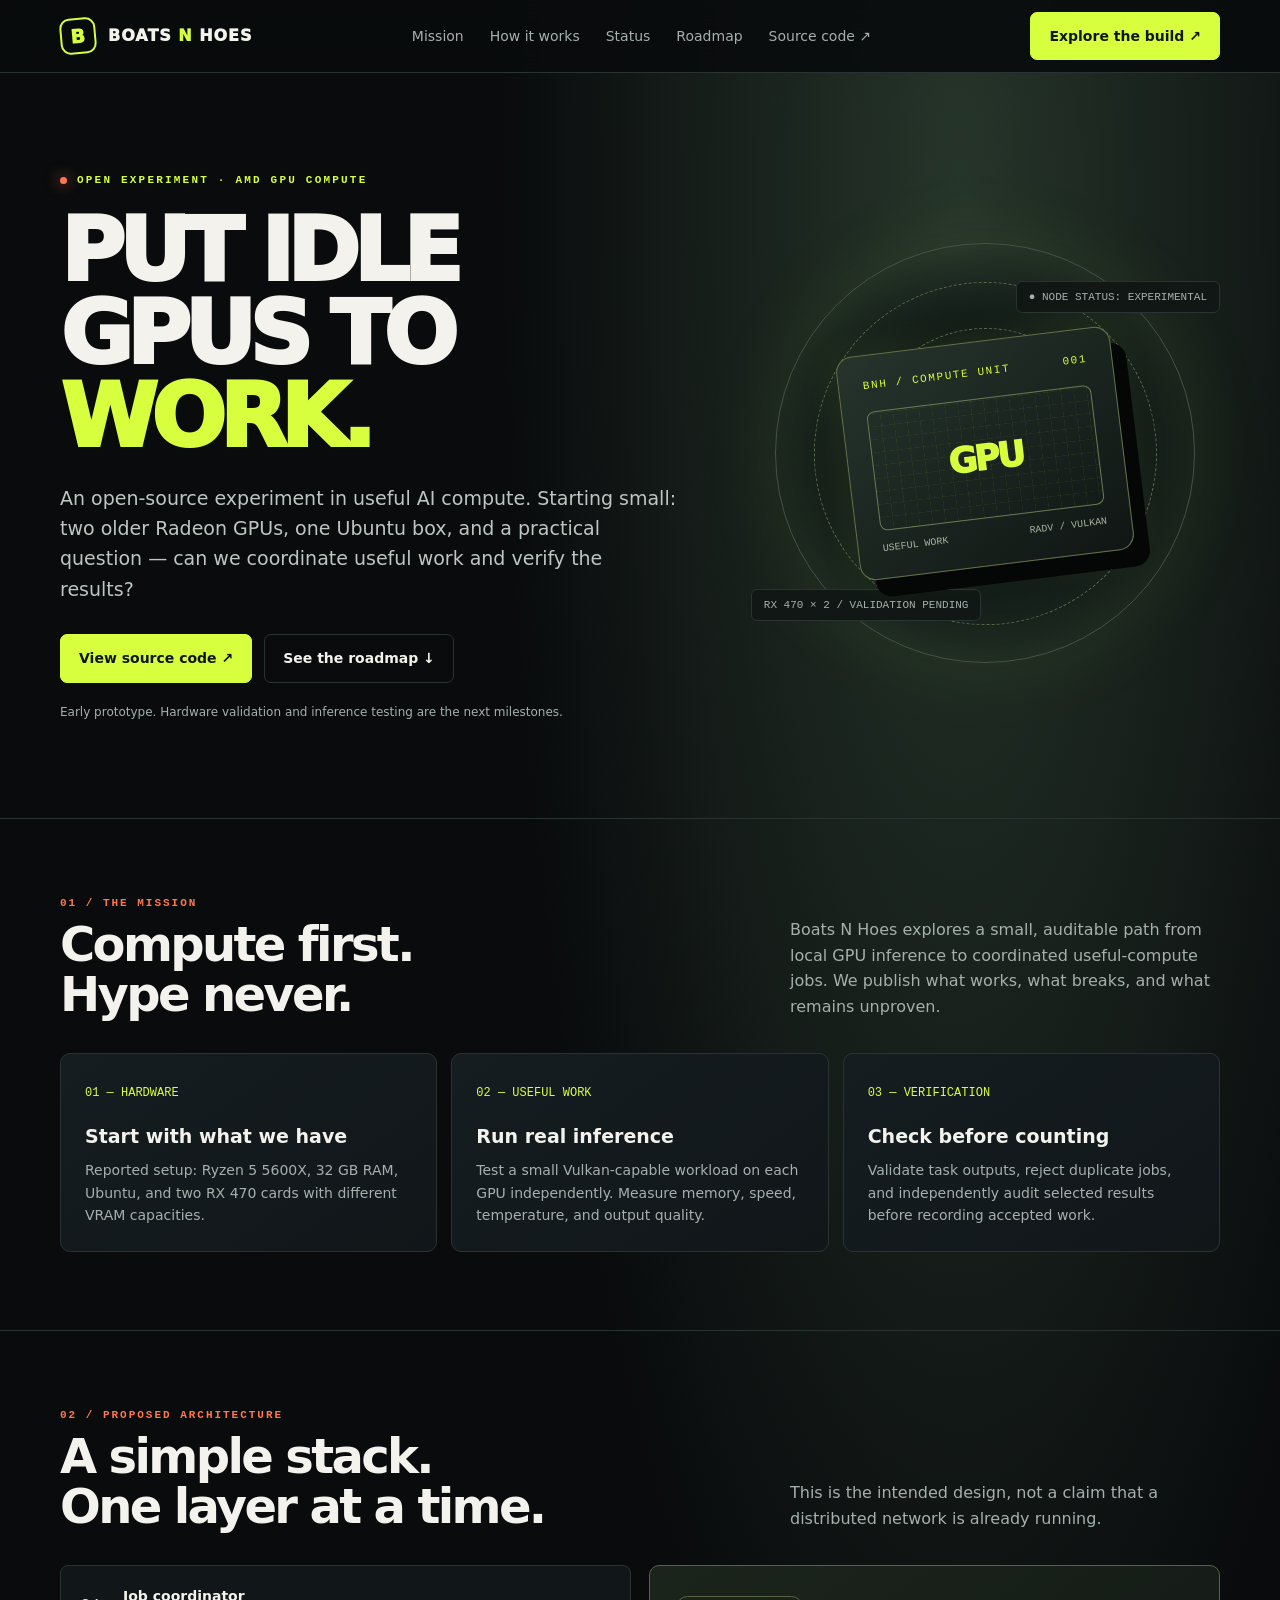
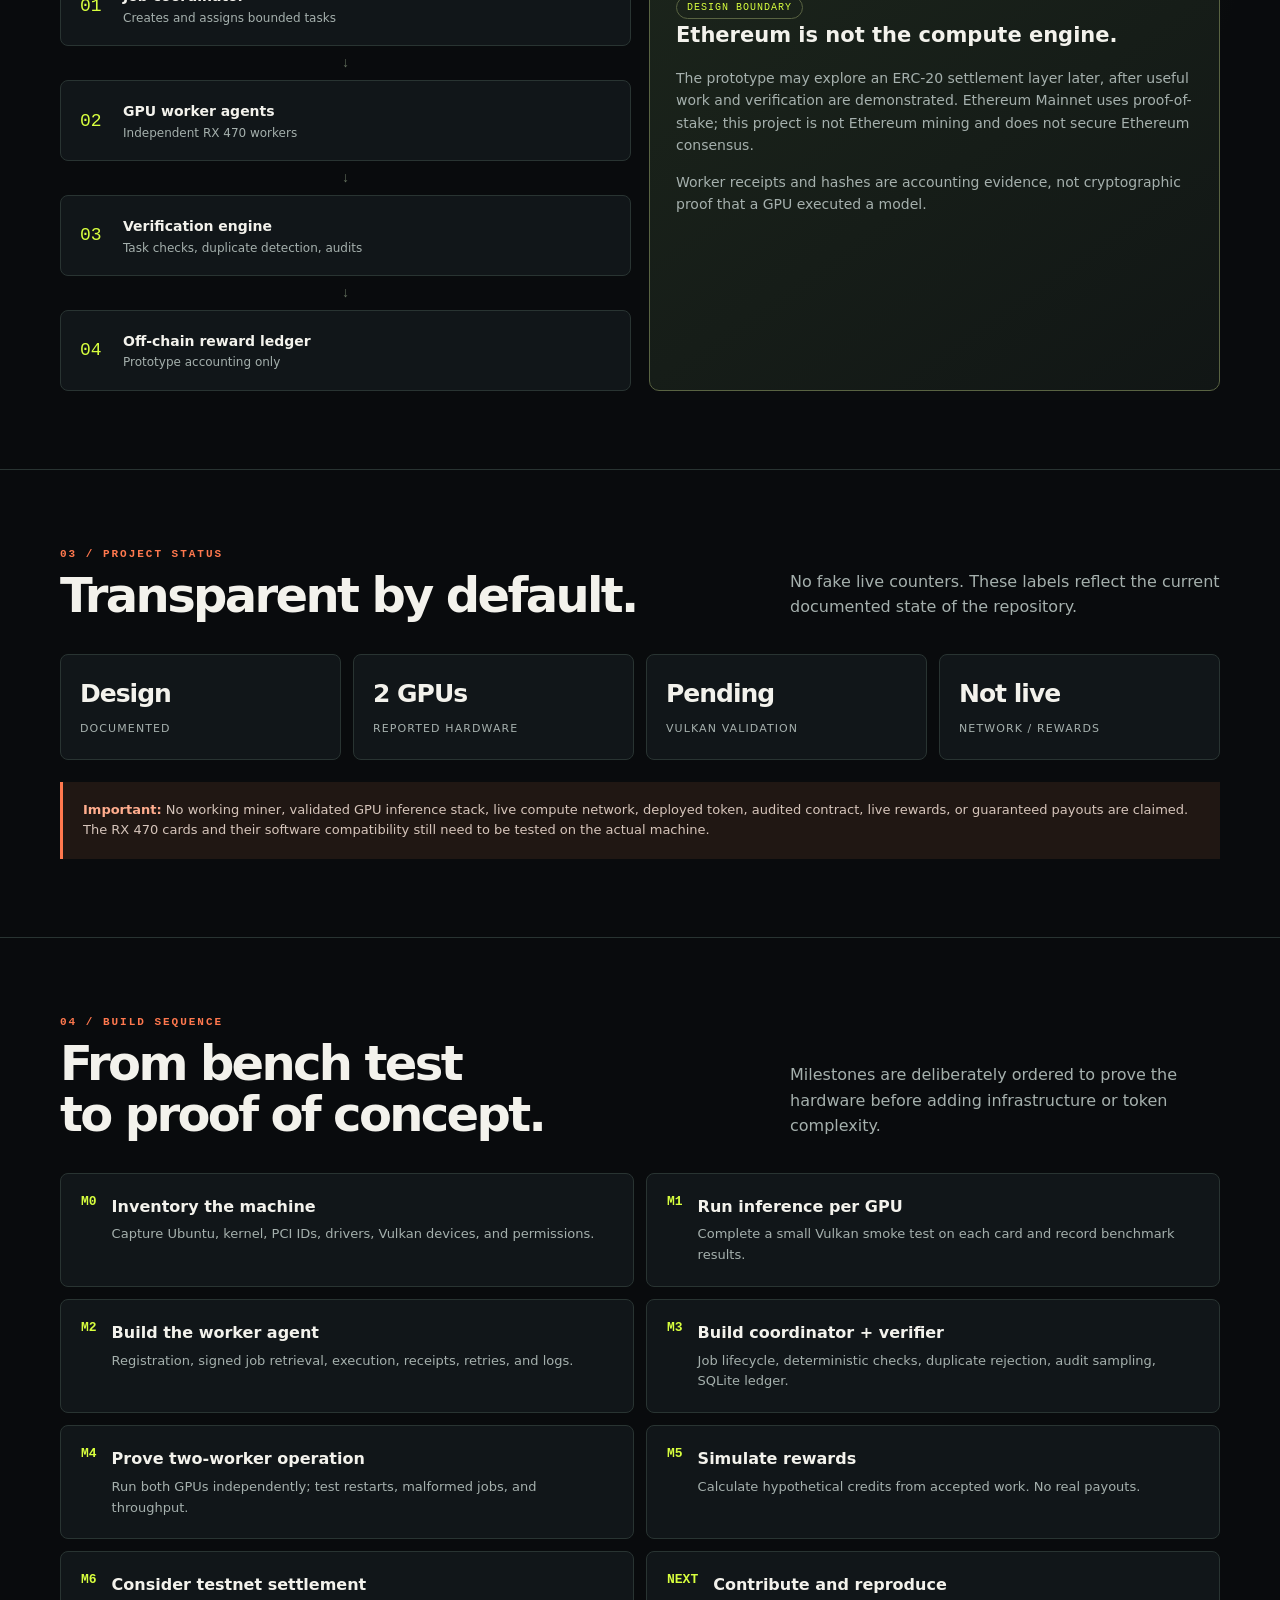
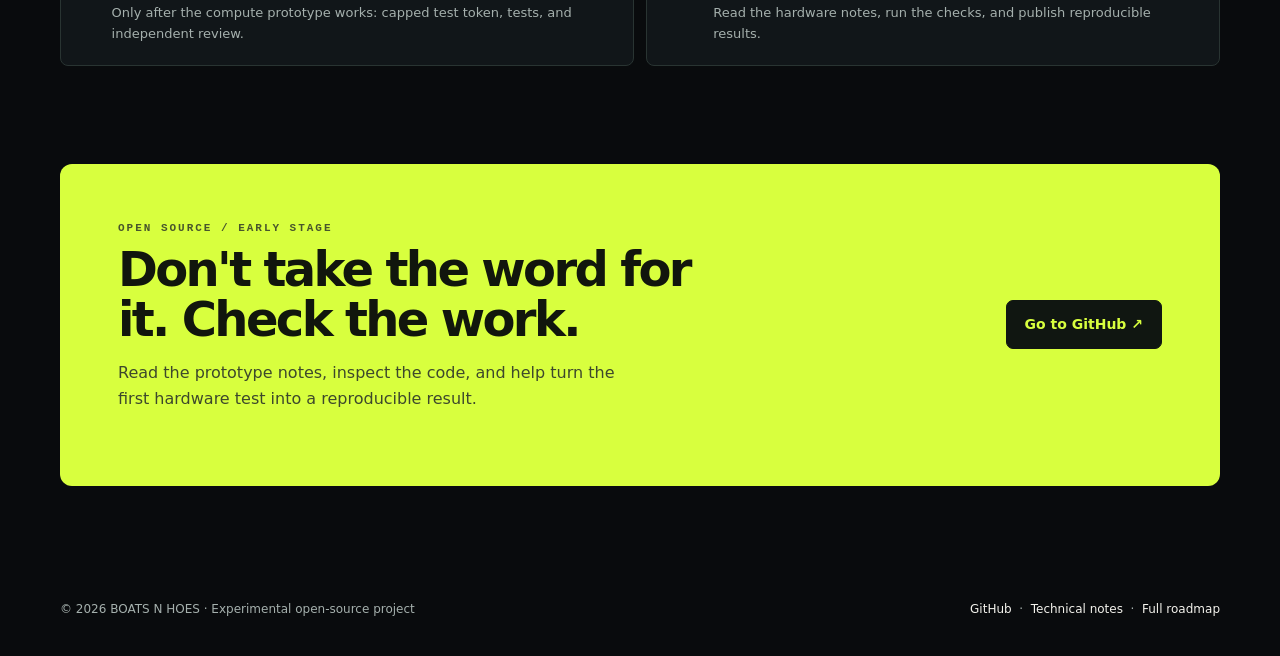
==== index.html @ a301efb1 "Add responsive Boats N Hoes project landing page" ====
<!doctype html>
<html lang="en">
<head>
<meta charset="utf-8">
<meta name="viewport" content="width=device-width,initial-scale=1">
<meta name="theme-color" content="#090b0d">
<meta name="description" content="Boats N Hoes is an experimental open-source project exploring useful AI compute on older AMD GPUs.">
<title>BOATS N HOES — Useful Compute, No Bullshit</title>
<style>
:root{--bg:#090b0d;--panel:#111619;--panel2:#151d20;--ink:#f3f2ec;--muted:#a5b0ad;--line:#293432;--acid:#d8ff3e;--orange:#ff784e;--max:1160px}
*{box-sizing:border-box}html{scroll-behavior:smooth}body{margin:0;background:radial-gradient(ellipse at 75% 5%,#26352a 0,transparent 34%),var(--bg);color:var(--ink);font:16px/1.6 Inter,ui-sans-serif,system-ui,-apple-system,BlinkMacSystemFont,"Segoe UI",sans-serif}a{color:inherit}button{font:inherit}.wrap{width:min(var(--max),calc(100% - 40px));margin:auto}.top{border-bottom:1px solid var(--line);position:sticky;top:0;background:#090b0de8;backdrop-filter:blur(16px);z-index:5}.nav{height:72px;display:flex;align-items:center;justify-content:space-between;gap:24px}.brand{display:flex;align-items:center;gap:12px;text-decoration:none;font-weight:950;letter-spacing:.06em}.mark{width:36px;height:36px;border:2px solid var(--acid);border-radius:10px;display:grid;place-items:center;color:var(--acid);font-size:19px;transform:rotate(-5deg)}.links{display:flex;gap:26px;align-items:center}.links a{text-decoration:none;color:var(--muted);font-size:14px}.links a:hover{color:var(--acid)}.navcta,.btn{display:inline-flex;align-items:center;justify-content:center;gap:10px;padding:12px 18px;border-radius:7px;text-decoration:none;font-weight:800;font-size:14px;border:1px solid var(--acid);background:var(--acid);color:#11160d;transition:.2s}.navcta:hover,.btn:hover{transform:translateY(-2px);filter:brightness(1.06)}.btn.secondary{background:transparent;color:var(--ink);border-color:var(--line)}.menu{display:none;background:none;border:1px solid var(--line);color:var(--ink);border-radius:7px;padding:8px 11px}.hero{padding:100px 0 84px;display:grid;grid-template-columns:1.15fr .85fr;gap:56px;align-items:center}.eyebrow{color:var(--acid);font:800 11px/1.4 ui-monospace,monospace;letter-spacing:.2em;text-transform:uppercase;display:flex;align-items:center;gap:10px}.dot{width:7px;height:7px;border-radius:50%;background:var(--orange);box-shadow:0 0 15px var(--orange)}h1{font-size:clamp(48px,7.4vw,88px);line-height:.94;letter-spacing:-.075em;margin:22px 0 24px;font-weight:950}h1 span{color:var(--acid)}.lede{max-width:620px;color:#bdc6c1;font-size:19px;line-height:1.6}.actions{display:flex;flex-wrap:wrap;gap:12px;margin-top:30px}.note{color:var(--muted);font-size:12px;margin-top:20px}.art{min-height:410px;position:relative;display:grid;place-items:center}.orbit{width:min(100%,420px);aspect-ratio:1;border:1px solid #465348;border-radius:50%;display:grid;place-items:center;position:relative;background:radial-gradient(circle,#26352b 0,#111a17 43%,transparent 70%);box-shadow:0 0 90px #b4e53512,inset 0 0 70px #b4e5350c}.orbit:before,.orbit:after{content:"";position:absolute;border:1px dashed #5a6b4d;border-radius:50%;inset:9%;transform:rotate(28deg)}.orbit:after{inset:20%;transform:rotate(-28deg)}.gpu{z-index:1;width:66%;padding:24px;border:1px solid #64734c;background:linear-gradient(145deg,#26342c,#101614);border-radius:16px;box-shadow:14px 18px 0 #050706,0 0 40px #d8ff3e18;transform:rotate(-7deg)}.gpu-top{display:flex;justify-content:space-between;color:var(--acid);font:11px ui-monospace,monospace;letter-spacing:.15em}.gpu-chip{height:120px;margin:20px 0 12px;border:1px solid #687c52;border-radius:8px;background:repeating-linear-gradient(0deg,transparent 0 12px,#d8ff3e12 13px),repeating-linear-gradient(90deg,transparent 0 12px,#d8ff3e12 13px);display:grid;place-items:center;color:var(--acid);font-weight:950;font-size:35px;letter-spacing:-.08em}.gpu-foot{display:flex;justify-content:space-between;color:#a8b39e;font:10px ui-monospace,monospace}.float{position:absolute;padding:9px 12px;border:1px solid var(--line);border-radius:6px;background:#101715;color:var(--muted);font:11px ui-monospace,monospace}.float.one{top:9%;right:0}.float.two{bottom:10%;left:0}.section{padding:78px 0;border-top:1px solid var(--line)}.section-head{display:flex;justify-content:space-between;align-items:end;gap:30px;margin-bottom:34px}.kicker{color:var(--orange);font:800 11px ui-monospace,monospace;letter-spacing:.18em;text-transform:uppercase}h2{font-size:clamp(32px,4vw,48px);line-height:1.05;letter-spacing:-.055em;margin:10px 0 0}.section-head p{max-width:430px;color:var(--muted);margin:0}.grid{display:grid;grid-template-columns:repeat(3,1fr);gap:14px}.card{background:linear-gradient(145deg,var(--panel2),var(--panel));border:1px solid var(--line);border-radius:10px;padding:24px}.num{font:12px ui-monospace,monospace;color:var(--acid)}.card h3{font-size:19px;margin:17px 0 8px}.card p{color:var(--muted);font-size:14px;margin:0}.architecture{display:grid;grid-template-columns:1fr 1fr;gap:18px}.stack{display:grid;gap:9px}.layer{display:flex;align-items:center;gap:15px;padding:17px 19px;border:1px solid var(--line);background:var(--panel);border-radius:8px}.layer b{font-size:14px}.layer small{display:block;color:var(--muted);font-size:12px}.layer .symbol{color:var(--acid);font:18px ui-monospace,monospace;width:28px}.down{text-align:center;color:#64715e;font:14px ui-monospace,monospace}.aside{padding:26px;border:1px solid #596342;border-radius:10px;background:linear-gradient(145deg,#1b241b,#111615)}.aside h3{margin:0 0 10px;font-size:21px}.aside p{color:var(--muted);font-size:14px}.pill{display:inline-block;border:1px solid #596342;color:var(--acid);border-radius:100px;padding:5px 10px;font:10px ui-monospace,monospace;letter-spacing:.1em;text-transform:uppercase}.statusgrid{display:grid;grid-template-columns:repeat(4,1fr);gap:12px}.stat{padding:19px;border:1px solid var(--line);background:var(--panel);border-radius:8px}.stat strong{display:block;font-size:25px;letter-spacing:-.04em}.stat span{font-size:11px;color:var(--muted);text-transform:uppercase;letter-spacing:.1em}.roadmap{display:grid;grid-template-columns:repeat(2,1fr);gap:12px}.step{display:flex;gap:15px;padding:20px;border:1px solid var(--line);border-radius:8px;background:var(--panel)}.step .n{font:800 13px ui-monospace,monospace;color:var(--acid)}.step h3{font-size:16px;margin:0 0 5px}.step p{font-size:13px;color:var(--muted);margin:0}.warning{border-left:3px solid var(--orange);padding:18px 20px;background:#201713;color:#d6c5bb;font-size:13px;margin-top:22px}.warning b{color:#ffad8e}.cta{padding:58px;border-radius:12px;background:var(--acid);color:#11160d;display:flex;justify-content:space-between;align-items:center;gap:30px}.cta h2{max-width:620px}.cta p{max-width:500px;color:#3d482c}.cta .btn{background:#101611;color:var(--acid);border-color:#101611;white-space:nowrap}footer{padding:32px 0;color:var(--muted);font-size:12px}.foot{display:flex;justify-content:space-between;gap:20px;flex-wrap:wrap}.foot a{color:var(--ink);text-decoration:none}
@media(max-width:800px){.hero{grid-template-columns:1fr;padding:72px 0 55px;gap:15px}.art{min-height:350px}.grid{grid-template-columns:1fr}.architecture{grid-template-columns:1fr}.statusgrid{grid-template-columns:repeat(2,1fr)}.section-head{display:block}.section-head p{margin-top:15px}.cta{padding:32px;display:block}.cta .btn{margin-top:12px}}
@media(max-width:620px){.wrap{width:min(var(--max),calc(100% - 28px))}.links{display:none;position:absolute;top:72px;left:0;right:0;background:#090b0d;padding:18px 22px 24px;border-bottom:1px solid var(--line);flex-direction:column;align-items:flex-start}.links.open{display:flex}.menu{display:block}.navcta{display:none}.hero{padding-top:58px}.lede{font-size:17px}.art{min-height:300px}.float.one{right:-3px}.float.two{left:-3px}.roadmap{grid-template-columns:1fr}.section{padding:58px 0}}
</style>
</head>
<body>
<header class="top"><div class="wrap nav">
<a class="brand" href="#top" aria-label="Boats N Hoes home"><span class="mark">B</span><span>BOATS <span style="color:var(--acid)">N</span> HOES</span></a>
<nav class="links" id="navlinks" aria-label="Main navigation"><a href="#mission">Mission</a><a href="#architecture">How it works</a><a href="#status">Status</a><a href="#roadmap">Roadmap</a><a href="https://github.com/turnflockoff/Boatsnhoes.meme">Source code ↗</a></nav>
<a class="navcta" href="https://github.com/turnflockoff/Boatsnhoes.meme">Explore the build ↗</a><button class="menu" id="menubtn" aria-label="Toggle navigation" aria-expanded="false">Menu</button>
</div></header>
<main id="top">
<section class="wrap hero">
<div><div class="eyebrow"><span class="dot"></span> OPEN EXPERIMENT · AMD GPU COMPUTE</div>
<h1>PUT IDLE<br>GPUS TO <span>WORK.</span></h1>
<p class="lede">An open-source experiment in useful AI compute. Starting small: two older Radeon GPUs, one Ubuntu box, and a practical question — can we coordinate useful work and verify the results?</p>
<div class="actions"><a class="btn" href="https://github.com/turnflockoff/Boatsnhoes.meme">View source code ↗</a><a class="btn secondary" href="#roadmap">See the roadmap ↓</a></div>
<p class="note">Early prototype. Hardware validation and inference testing are the next milestones.</p></div>
<div class="art" aria-label="Stylized GPU illustration"><div class="orbit"><div class="gpu"><div class="gpu-top"><span>BNH / COMPUTE UNIT</span><span>001</span></div><div class="gpu-chip">GPU</div><div class="gpu-foot"><span>USEFUL WORK</span><span>RADV / VULKAN</span></div></div></div><div class="float one">● NODE STATUS: EXPERIMENTAL</div><div class="float two">RX 470 × 2 / VALIDATION PENDING</div></div>
</section>
<section class="section" id="mission"><div class="wrap"><div class="section-head"><div><div class="kicker">01 / The mission</div><h2>Compute first.<br>Hype never.</h2></div><p>Boats N Hoes explores a small, auditable path from local GPU inference to coordinated useful-compute jobs. We publish what works, what breaks, and what remains unproven.</p></div>
<div class="grid"><article class="card"><span class="num">01 — HARDWARE</span><h3>Start with what we have</h3><p>Reported setup: Ryzen 5 5600X, 32 GB RAM, Ubuntu, and two RX 470 cards with different VRAM capacities.</p></article><article class="card"><span class="num">02 — USEFUL WORK</span><h3>Run real inference</h3><p>Test a small Vulkan-capable workload on each GPU independently. Measure memory, speed, temperature, and output quality.</p></article><article class="card"><span class="num">03 — VERIFICATION</span><h3>Check before counting</h3><p>Validate task outputs, reject duplicate jobs, and independently audit selected results before recording accepted work.</p></article></div></div></section>
<section class="section" id="architecture"><div class="wrap"><div class="section-head"><div><div class="kicker">02 / Proposed architecture</div><h2>A simple stack.<br>One layer at a time.</h2></div><p>This is the intended design, not a claim that a distributed network is already running.</p></div>
<div class="architecture"><div class="stack">
<div class="layer"><span class="symbol">01</span><div><b>Job coordinator</b><small>Creates and assigns bounded tasks</small></div></div><div class="down">↓</div>
<div class="layer"><span class="symbol">02</span><div><b>GPU worker agents</b><small>Independent RX 470 workers</small></div></div><div class="down">↓</div>
<div class="layer"><span class="symbol">03</span><div><b>Verification engine</b><small>Task checks, duplicate detection, audits</small></div></div><div class="down">↓</div>
<div class="layer"><span class="symbol">04</span><div><b>Off-chain reward ledger</b><small>Prototype accounting only</small></div></div></div>
<aside class="aside"><span class="pill">Design boundary</span><h3>Ethereum is not the compute engine.</h3><p>The prototype may explore an ERC-20 settlement layer later, after useful work and verification are demonstrated. Ethereum Mainnet uses proof-of-stake; this project is not Ethereum mining and does not secure Ethereum consensus.</p><p>Worker receipts and hashes are accounting evidence, not cryptographic proof that a GPU executed a model.</p></aside></div></div></section>
<section class="section" id="status"><div class="wrap"><div class="section-head"><div><div class="kicker">03 / Project status</div><h2>Transparent by default.</h2></div><p>No fake live counters. These labels reflect the current documented state of the repository.</p></div>
<div class="statusgrid"><div class="stat"><strong>Design</strong><span>Documented</span></div><div class="stat"><strong>2 GPUs</strong><span>Reported hardware</span></div><div class="stat"><strong>Pending</strong><span>Vulkan validation</span></div><div class="stat"><strong>Not live</strong><span>Network / rewards</span></div></div>
<div class="warning"><b>Important:</b> No working miner, validated GPU inference stack, live compute network, deployed token, audited contract, live rewards, or guaranteed payouts are claimed. The RX 470 cards and their software compatibility still need to be tested on the actual machine.</div></div></section>
<section class="section" id="roadmap"><div class="wrap"><div class="section-head"><div><div class="kicker">04 / Build sequence</div><h2>From bench test<br>to proof of concept.</h2></div><p>Milestones are deliberately ordered to prove the hardware before adding infrastructure or token complexity.</p></div>
<div class="roadmap">
<div class="step"><span class="n">M0</span><div><h3>Inventory the machine</h3><p>Capture Ubuntu, kernel, PCI IDs, drivers, Vulkan devices, and permissions.</p></div></div>
<div class="step"><span class="n">M1</span><div><h3>Run inference per GPU</h3><p>Complete a small Vulkan smoke test on each card and record benchmark results.</p></div></div>
<div class="step"><span class="n">M2</span><div><h3>Build the worker agent</h3><p>Registration, signed job retrieval, execution, receipts, retries, and logs.</p></div></div>
<div class="step"><span class="n">M3</span><div><h3>Build coordinator + verifier</h3><p>Job lifecycle, deterministic checks, duplicate rejection, audit sampling, SQLite ledger.</p></div></div>
<div class="step"><span class="n">M4</span><div><h3>Prove two-worker operation</h3><p>Run both GPUs independently; test restarts, malformed jobs, and throughput.</p></div></div>
<div class="step"><span class="n">M5</span><div><h3>Simulate rewards</h3><p>Calculate hypothetical credits from accepted work. No real payouts.</p></div></div>
<div class="step"><span class="n">M6</span><div><h3>Consider testnet settlement</h3><p>Only after the compute prototype works: capped test token, tests, and independent review.</p></div></div>
<div class="step"><span class="n">NEXT</span><div><h3>Contribute and reproduce</h3><p>Read the hardware notes, run the checks, and publish reproducible results.</p></div></div>
</div></div></section>
<section class="wrap" style="padding:20px 0 82px"><div class="cta"><div><div class="kicker" style="color:#48552c">OPEN SOURCE / EARLY STAGE</div><h2>Don't take the word for it. Check the work.</h2><p>Read the prototype notes, inspect the code, and help turn the first hardware test into a reproducible result.</p></div><a class="btn" href="https://github.com/turnflockoff/Boatsnhoes.meme">Go to GitHub ↗</a></div></section>
</main>
<footer><div class="wrap foot"><span>© 2026 BOATS N HOES · Experimental open-source project</span><span><a href="https://github.com/turnflockoff/Boatsnhoes.meme">GitHub</a> &nbsp;·&nbsp; <a href="docs/AI-USEFUL-COMPUTE-PROTOTYPE.md">Technical notes</a> &nbsp;·&nbsp; <a href="docs/ROADMAP.md">Full roadmap</a></span></div></footer>
<script>const b=document.getElementById('menubtn'),n=document.getElementById('navlinks');b.addEventListener('click',()=>{const open=n.classList.toggle('open');b.setAttribute('aria-expanded',String(open))});n.querySelectorAll('a').forEach(a=>a.addEventListener('click',()=>{n.classList.remove('open');b.setAttribute('aria-expanded','false')}));</script>
</body></html>
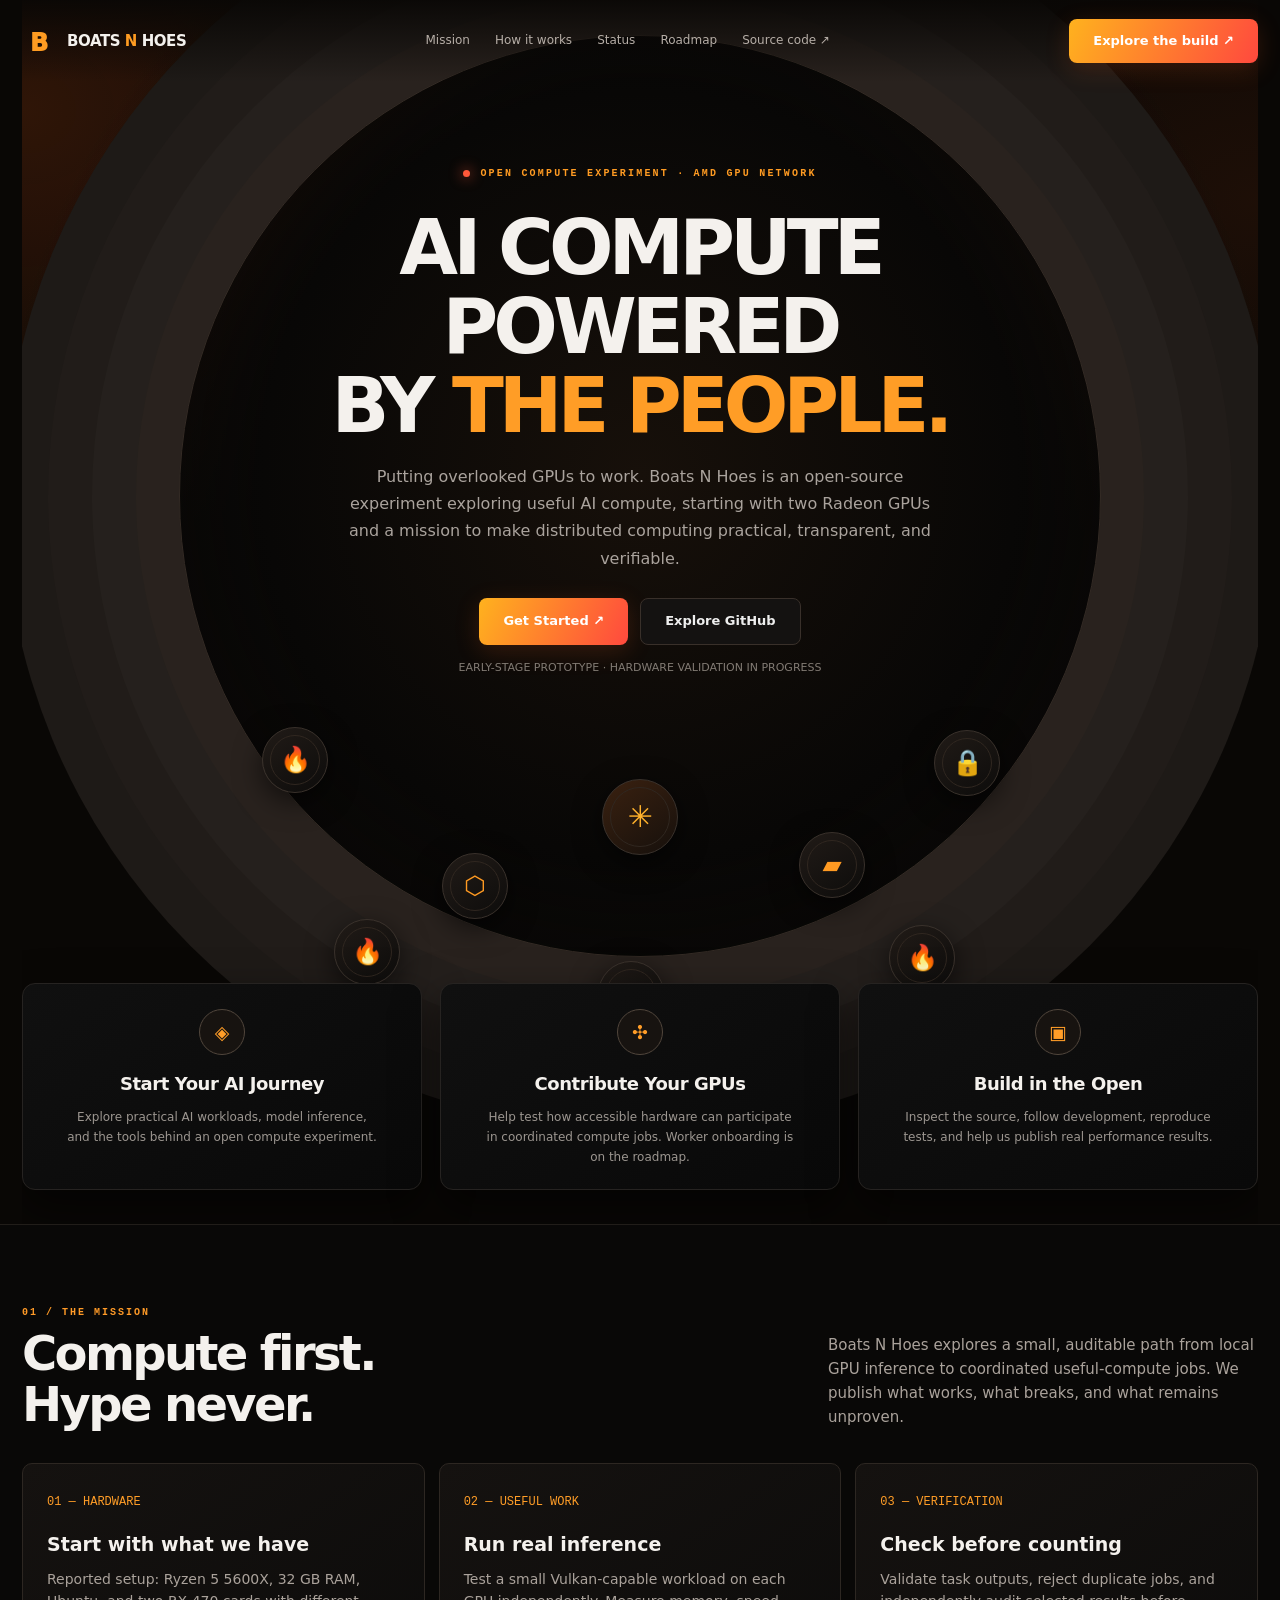
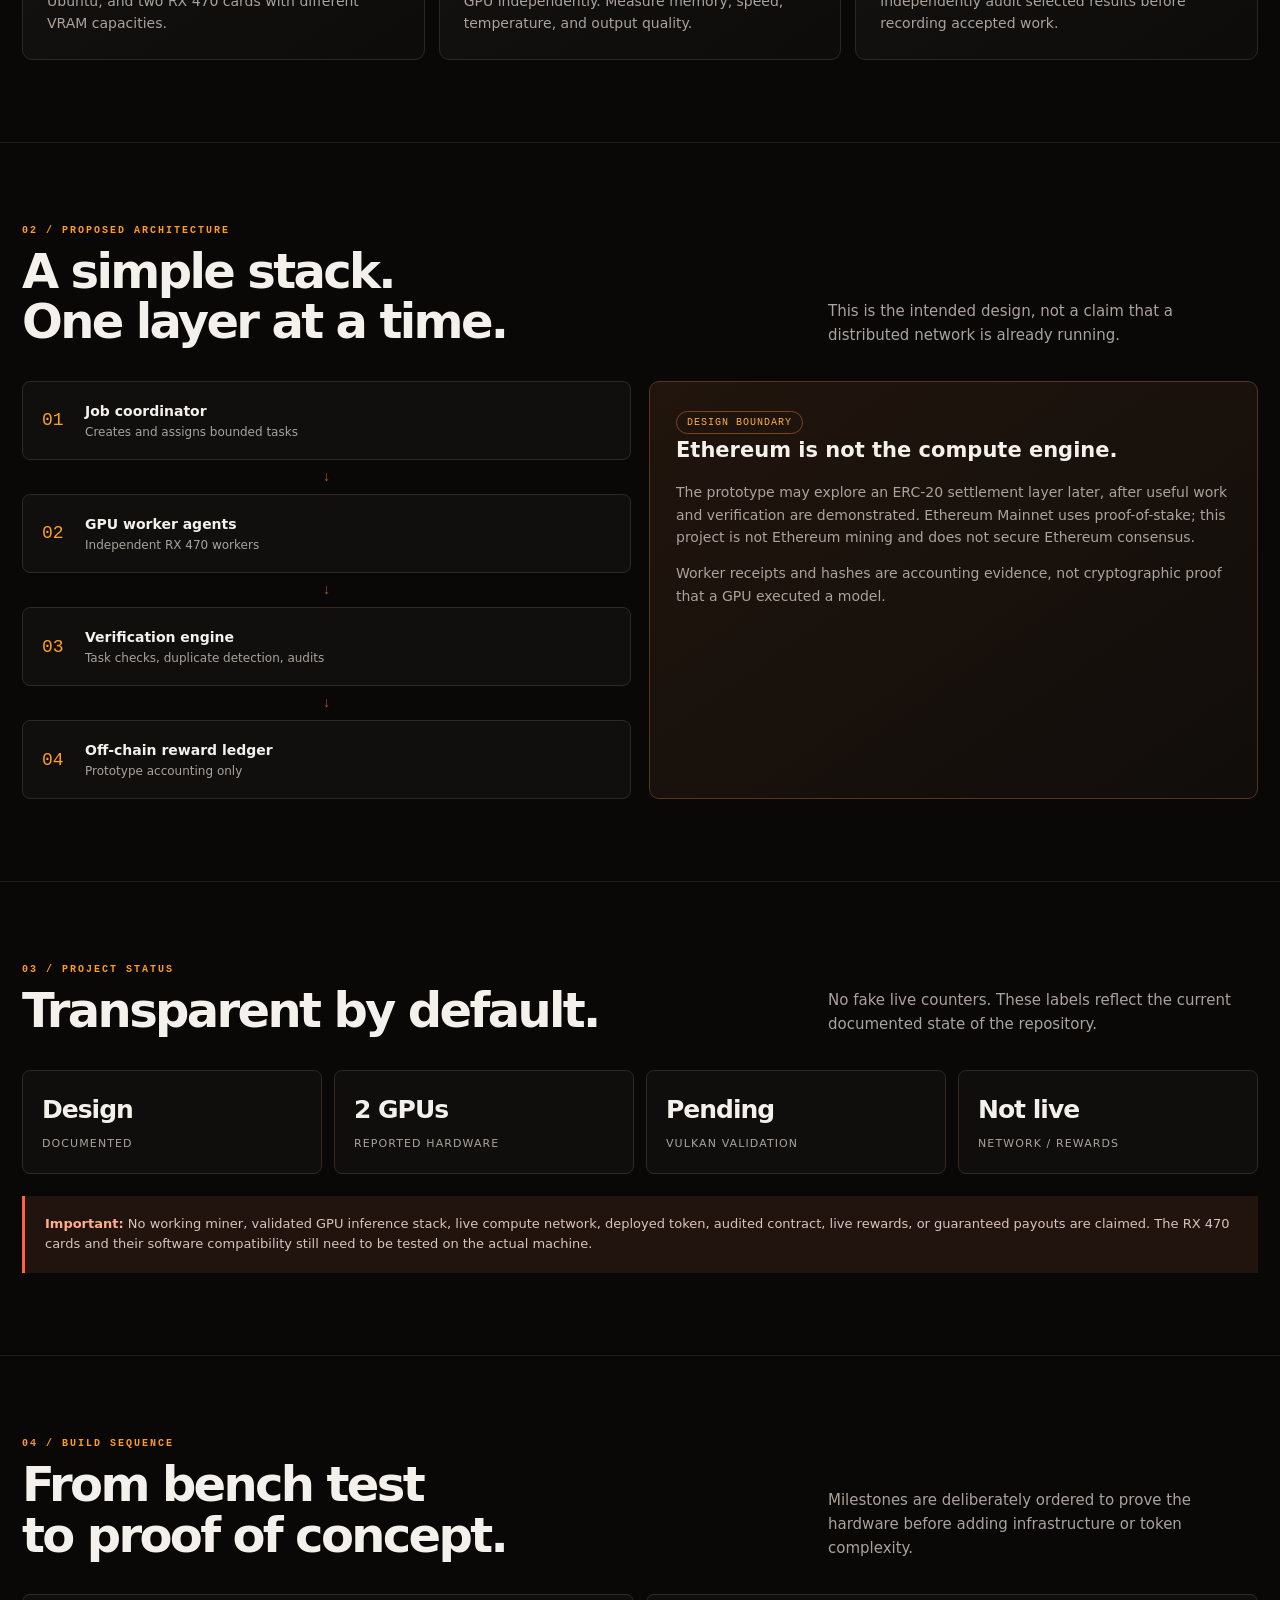
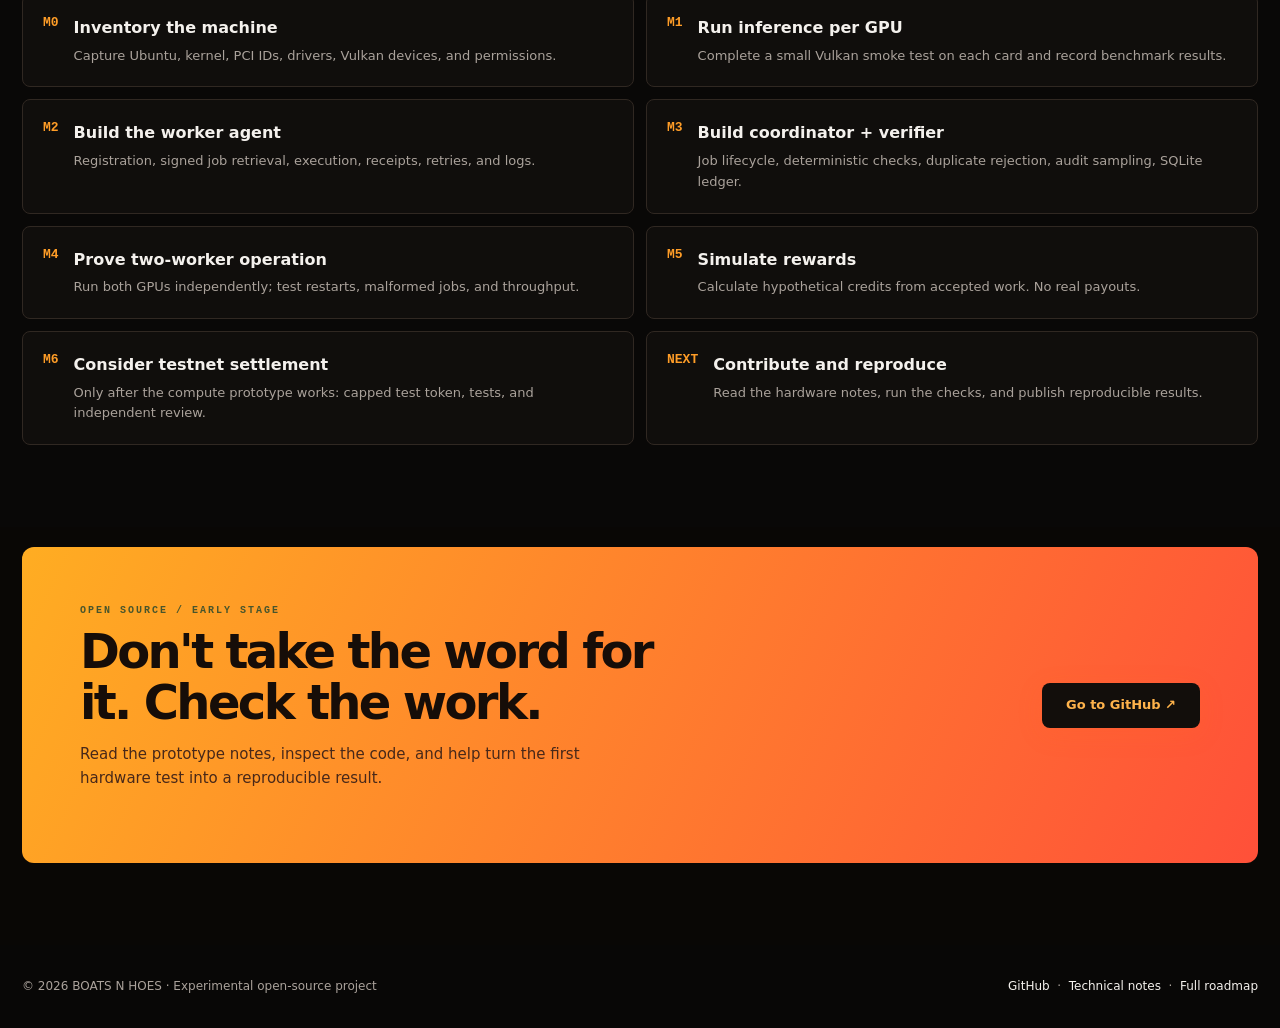
==== commit fcd11be1: "Redesign landing page with orbital AI network hero and orange-black visual system" ====
--- a/index.html
+++ b/index.html
@@ -3,14 +3,26 @@
 <head>
 <meta charset="utf-8">
 <meta name="viewport" content="width=device-width,initial-scale=1">
-<meta name="theme-color" content="#090b0d">
+<meta name="theme-color" content="#090705">
 <meta name="description" content="Boats N Hoes is an experimental open-source project exploring useful AI compute on older AMD GPUs.">
-<title>BOATS N HOES — Useful Compute, No Bullshit</title>
+<link rel="icon" type="image/svg+xml" href="/favicon.svg">
+<meta property="og:type" content="website">
+<meta property="og:title" content="BOATS N HOES — Useful Compute, No Bullshit">
+<meta property="og:description" content="An open-source experiment in useful AI compute, starting with two AMD Radeon RX 470 GPUs.">
+<meta name="twitter:card" content="summary">
+
+<title>BOATS N HOES — AI Compute for the People</title>
 <style>
-:root{--bg:#090b0d;--panel:#111619;--panel2:#151d20;--ink:#f3f2ec;--muted:#a5b0ad;--line:#293432;--acid:#d8ff3e;--orange:#ff784e;--max:1160px}
-*{box-sizing:border-box}html{scroll-behavior:smooth}body{margin:0;background:radial-gradient(ellipse at 75% 5%,#26352a 0,transparent 34%),var(--bg);color:var(--ink);font:16px/1.6 Inter,ui-sans-serif,system-ui,-apple-system,BlinkMacSystemFont,"Segoe UI",sans-serif}a{color:inherit}button{font:inherit}.wrap{width:min(var(--max),calc(100% - 40px));margin:auto}.top{border-bottom:1px solid var(--line);position:sticky;top:0;background:#090b0de8;backdrop-filter:blur(16px);z-index:5}.nav{height:72px;display:flex;align-items:center;justify-content:space-between;gap:24px}.brand{display:flex;align-items:center;gap:12px;text-decoration:none;font-weight:950;letter-spacing:.06em}.mark{width:36px;height:36px;border:2px solid var(--acid);border-radius:10px;display:grid;place-items:center;color:var(--acid);font-size:19px;transform:rotate(-5deg)}.links{display:flex;gap:26px;align-items:center}.links a{text-decoration:none;color:var(--muted);font-size:14px}.links a:hover{color:var(--acid)}.navcta,.btn{display:inline-flex;align-items:center;justify-content:center;gap:10px;padding:12px 18px;border-radius:7px;text-decoration:none;font-weight:800;font-size:14px;border:1px solid var(--acid);background:var(--acid);color:#11160d;transition:.2s}.navcta:hover,.btn:hover{transform:translateY(-2px);filter:brightness(1.06)}.btn.secondary{background:transparent;color:var(--ink);border-color:var(--line)}.menu{display:none;background:none;border:1px solid var(--line);color:var(--ink);border-radius:7px;padding:8px 11px}.hero{padding:100px 0 84px;display:grid;grid-template-columns:1.15fr .85fr;gap:56px;align-items:center}.eyebrow{color:var(--acid);font:800 11px/1.4 ui-monospace,monospace;letter-spacing:.2em;text-transform:uppercase;display:flex;align-items:center;gap:10px}.dot{width:7px;height:7px;border-radius:50%;background:var(--orange);box-shadow:0 0 15px var(--orange)}h1{font-size:clamp(48px,7.4vw,88px);line-height:.94;letter-spacing:-.075em;margin:22px 0 24px;font-weight:950}h1 span{color:var(--acid)}.lede{max-width:620px;color:#bdc6c1;font-size:19px;line-height:1.6}.actions{display:flex;flex-wrap:wrap;gap:12px;margin-top:30px}.note{color:var(--muted);font-size:12px;margin-top:20px}.art{min-height:410px;position:relative;display:grid;place-items:center}.orbit{width:min(100%,420px);aspect-ratio:1;border:1px solid #465348;border-radius:50%;display:grid;place-items:center;position:relative;background:radial-gradient(circle,#26352b 0,#111a17 43%,transparent 70%);box-shadow:0 0 90px #b4e53512,inset 0 0 70px #b4e5350c}.orbit:before,.orbit:after{content:"";position:absolute;border:1px dashed #5a6b4d;border-radius:50%;inset:9%;transform:rotate(28deg)}.orbit:after{inset:20%;transform:rotate(-28deg)}.gpu{z-index:1;width:66%;padding:24px;border:1px solid #64734c;background:linear-gradient(145deg,#26342c,#101614);border-radius:16px;box-shadow:14px 18px 0 #050706,0 0 40px #d8ff3e18;transform:rotate(-7deg)}.gpu-top{display:flex;justify-content:space-between;color:var(--acid);font:11px ui-monospace,monospace;letter-spacing:.15em}.gpu-chip{height:120px;margin:20px 0 12px;border:1px solid #687c52;border-radius:8px;background:repeating-linear-gradient(0deg,transparent 0 12px,#d8ff3e12 13px),repeating-linear-gradient(90deg,transparent 0 12px,#d8ff3e12 13px);display:grid;place-items:center;color:var(--acid);font-weight:950;font-size:35px;letter-spacing:-.08em}.gpu-foot{display:flex;justify-content:space-between;color:#a8b39e;font:10px ui-monospace,monospace}.float{position:absolute;padding:9px 12px;border:1px solid var(--line);border-radius:6px;background:#101715;color:var(--muted);font:11px ui-monospace,monospace}.float.one{top:9%;right:0}.float.two{bottom:10%;left:0}.section{padding:78px 0;border-top:1px solid var(--line)}.section-head{display:flex;justify-content:space-between;align-items:end;gap:30px;margin-bottom:34px}.kicker{color:var(--orange);font:800 11px ui-monospace,monospace;letter-spacing:.18em;text-transform:uppercase}h2{font-size:clamp(32px,4vw,48px);line-height:1.05;letter-spacing:-.055em;margin:10px 0 0}.section-head p{max-width:430px;color:var(--muted);margin:0}.grid{display:grid;grid-template-columns:repeat(3,1fr);gap:14px}.card{background:linear-gradient(145deg,var(--panel2),var(--panel));border:1px solid var(--line);border-radius:10px;padding:24px}.num{font:12px ui-monospace,monospace;color:var(--acid)}.card h3{font-size:19px;margin:17px 0 8px}.card p{color:var(--muted);font-size:14px;margin:0}.architecture{display:grid;grid-template-columns:1fr 1fr;gap:18px}.stack{display:grid;gap:9px}.layer{display:flex;align-items:center;gap:15px;padding:17px 19px;border:1px solid var(--line);background:var(--panel);border-radius:8px}.layer b{font-size:14px}.layer small{display:block;color:var(--muted);font-size:12px}.layer .symbol{color:var(--acid);font:18px ui-monospace,monospace;width:28px}.down{text-align:center;color:#64715e;font:14px ui-monospace,monospace}.aside{padding:26px;border:1px solid #596342;border-radius:10px;background:linear-gradient(145deg,#1b241b,#111615)}.aside h3{margin:0 0 10px;font-size:21px}.aside p{color:var(--muted);font-size:14px}.pill{display:inline-block;border:1px solid #596342;color:var(--acid);border-radius:100px;padding:5px 10px;font:10px ui-monospace,monospace;letter-spacing:.1em;text-transform:uppercase}.statusgrid{display:grid;grid-template-columns:repeat(4,1fr);gap:12px}.stat{padding:19px;border:1px solid var(--line);background:var(--panel);border-radius:8px}.stat strong{display:block;font-size:25px;letter-spacing:-.04em}.stat span{font-size:11px;color:var(--muted);text-transform:uppercase;letter-spacing:.1em}.roadmap{display:grid;grid-template-columns:repeat(2,1fr);gap:12px}.step{display:flex;gap:15px;padding:20px;border:1px solid var(--line);border-radius:8px;background:var(--panel)}.step .n{font:800 13px ui-monospace,monospace;color:var(--acid)}.step h3{font-size:16px;margin:0 0 5px}.step p{font-size:13px;color:var(--muted);margin:0}.warning{border-left:3px solid var(--orange);padding:18px 20px;background:#201713;color:#d6c5bb;font-size:13px;margin-top:22px}.warning b{color:#ffad8e}.cta{padding:58px;border-radius:12px;background:var(--acid);color:#11160d;display:flex;justify-content:space-between;align-items:center;gap:30px}.cta h2{max-width:620px}.cta p{max-width:500px;color:#3d482c}.cta .btn{background:#101611;color:var(--acid);border-color:#101611;white-space:nowrap}footer{padding:32px 0;color:var(--muted);font-size:12px}.foot{display:flex;justify-content:space-between;gap:20px;flex-wrap:wrap}.foot a{color:var(--ink);text-decoration:none}
-@media(max-width:800px){.hero{grid-template-columns:1fr;padding:72px 0 55px;gap:15px}.art{min-height:350px}.grid{grid-template-columns:1fr}.architecture{grid-template-columns:1fr}.statusgrid{grid-template-columns:repeat(2,1fr)}.section-head{display:block}.section-head p{margin-top:15px}.cta{padding:32px;display:block}.cta .btn{margin-top:12px}}
-@media(max-width:620px){.wrap{width:min(var(--max),calc(100% - 28px))}.links{display:none;position:absolute;top:72px;left:0;right:0;background:#090b0d;padding:18px 22px 24px;border-bottom:1px solid var(--line);flex-direction:column;align-items:flex-start}.links.open{display:flex}.menu{display:block}.navcta{display:none}.hero{padding-top:58px}.lede{font-size:17px}.art{min-height:300px}.float.one{right:-3px}.float.two{left:-3px}.roadmap{grid-template-columns:1fr}.section{padding:58px 0}}
+:root{--bg:#080706;--panel:#0d0d0d;--ink:#f4f1ed;--muted:#aaa29b;--line:#292421;--acid:#ff9c22;--orange:#ff4d32;--max:1240px}
+*{box-sizing:border-box}html{scroll-behavior:smooth}body{margin:0;background:#090705;color:var(--ink);font:15px/1.6 Inter,ui-sans-serif,system-ui,-apple-system,BlinkMacSystemFont,"Segoe UI",sans-serif}a{color:inherit}button{font:inherit}.wrap{width:min(var(--max),calc(100% - 44px));margin:auto}
+.top{position:absolute;top:0;left:0;right:0;z-index:5;background:linear-gradient(180deg,#090705ef,transparent)}.nav{height:82px;display:flex;align-items:center;justify-content:space-between;gap:24px}.brand{display:flex;align-items:center;gap:11px;text-decoration:none;font-weight:800;letter-spacing:-.03em;font-size:15px}.mark{width:34px;height:34px;display:grid;place-items:center;color:#ff9c22;font-size:24px;font-weight:950}.links{display:flex;gap:25px;align-items:center}.links a{text-decoration:none;color:#b6aea7;font-size:12px}.links a:hover{color:#fff}.navcta,.btn{display:inline-flex;align-items:center;justify-content:center;padding:12px 24px;border-radius:8px;text-decoration:none;font-weight:750;font-size:13px;border:0;background:linear-gradient(115deg,#ffb21e,#ff493e);color:#fff;box-shadow:0 6px 25px #ff62252b;transition:.2s}.navcta:hover,.btn:hover{transform:translateY(-2px);filter:brightness(1.08)}.btn.secondary{background:#141211;border:1px solid #39302a;color:#eee;box-shadow:none}.menu{display:none;background:#171311;border:1px solid #39302a;color:#eee;border-radius:7px;padding:8px 11px}
+.hero{position:relative;isolation:isolate;min-height:720px;padding:160px 0 34px;display:flex;flex-direction:column;align-items:center;text-align:center;overflow:hidden}.hero:before{content:"";position:absolute;z-index:-2;inset:0 0 120px;background:radial-gradient(ellipse at 50% 43%,#17100a 0%,#080706 43%,transparent 73%),radial-gradient(ellipse at 0% 10%,#7c310d55,transparent 31%),radial-gradient(ellipse at 100% 18%,#5b260d40,transparent 28%)}.hero:after{content:"";position:absolute;z-index:-1;width:min(920px,100vw);aspect-ratio:1;border:1px solid #342b25;border-radius:50%;top:35px;left:50%;transform:translateX(-50%);box-shadow:0 0 0 43px #29221e,0 0 0 87px #25201d,0 0 0 131px #211c19,0 0 0 175px #1e1a17;pointer-events:none}
+.hero-copy{position:relative;z-index:2;max-width:700px}.eyebrow{color:#ff9b22;font:750 10px/1.4 ui-monospace,monospace;letter-spacing:.22em;text-transform:uppercase;display:inline-flex;align-items:center;gap:10px}.dot{width:7px;height:7px;border-radius:50%;background:#ff593a;box-shadow:0 0 14px #ff593a}h1{font-size:clamp(48px,6.4vw,76px);line-height:1.04;letter-spacing:-.065em;margin:24px 0 18px;font-weight:850}h1 span{color:#ff9d26}.lede{max-width:590px;margin:0 auto;color:#aaa39d;font-size:16px;line-height:1.7}.actions{display:flex;justify-content:center;flex-wrap:wrap;gap:12px;margin-top:26px}.note{color:#827b74;font-size:11px;margin-top:14px}
+.orbit-stage{position:relative;width:min(900px,100%);height:300px;margin:4px auto 0;z-index:1}.orbit-node{position:absolute;width:66px;height:66px;border-radius:50%;border:1px solid #39312b;background:linear-gradient(145deg,#211b17,#0d0c0b);display:grid;place-items:center;color:#ff9a22;box-shadow:0 8px 28px #0009;font-size:25px}.orbit-node:after{content:"";position:absolute;inset:7px;border:1px solid #302720;border-radius:50%}.orbit-node.n1{left:8%;top:12%}.orbit-node.n2{right:10%;top:13%}.orbit-node.n3{left:28%;top:54%}.orbit-node.n4{right:25%;top:47%}.orbit-node.n5{left:16%;bottom:2%}.orbit-node.n6{right:15%;bottom:0}.orbit-node.n7{left:49%;bottom:-12%;transform:translateX(-50%)}.orbit-node span{position:relative;z-index:1}.orbit-node.core{width:76px;height:76px;left:50%;top:42%;transform:translate(-50%,-50%);background:linear-gradient(145deg,#3a2110,#16100c);color:#ffb12c;font-size:30px}
+.feature-row{position:relative;z-index:3;width:100%;display:grid;grid-template-columns:repeat(3,1fr);gap:18px;margin-top:-8px}.feature{min-height:200px;padding:25px 23px 22px;border:1px solid #262321;border-radius:13px;background:linear-gradient(145deg,#101010,#090909);box-shadow:0 18px 45px #0008;text-align:center}.feature-icon{width:46px;height:46px;margin:0 auto 15px;border:1px solid #51463c;border-radius:50%;display:grid;place-items:center;color:#ff9d28;font-size:19px;background:#171310}.feature h3{font-size:18px;margin:0 0 9px;letter-spacing:-.025em}.feature p{max-width:310px;margin:0 auto;color:#9c9690;font-size:12px;line-height:1.65}
+.section{padding:82px 0;border-top:1px solid #211d19;background:#090807}.section-head{display:flex;justify-content:space-between;align-items:end;gap:30px;margin-bottom:34px}.kicker{color:#ff9a27;font:800 10px ui-monospace,monospace;letter-spacing:.2em;text-transform:uppercase}h2{font-size:clamp(32px,4vw,48px);line-height:1.05;letter-spacing:-.055em;margin:10px 0 0}.section-head p{max-width:430px;color:var(--muted);margin:0}.grid{display:grid;grid-template-columns:repeat(3,1fr);gap:14px}.card{background:linear-gradient(145deg,#151210,#0d0c0b);border:1px solid #2d2722;border-radius:10px;padding:24px}.num{font:12px ui-monospace,monospace;color:#ff9d27}.card h3{font-size:19px;margin:17px 0 8px}.card p{color:var(--muted);font-size:14px;margin:0}.architecture{display:grid;grid-template-columns:1fr 1fr;gap:18px}.stack{display:grid;gap:9px}.layer{display:flex;align-items:center;gap:15px;padding:17px 19px;border:1px solid #302822;background:#110f0d;border-radius:8px}.layer b{font-size:14px}.layer small{display:block;color:var(--muted);font-size:12px}.layer .symbol{color:#ff9d27;font:18px ui-monospace,monospace;width:28px}.down{text-align:center;color:#a65a24;font:14px ui-monospace,monospace}.aside{padding:26px;border:1px solid #57351e;border-radius:10px;background:linear-gradient(145deg,#21150d,#100d0b)}.aside h3{margin:0 0 10px;font-size:21px}.aside p{color:var(--muted);font-size:14px}.pill{display:inline-block;border:1px solid #78451f;color:#ffad45;border-radius:100px;padding:5px 10px;font:10px ui-monospace,monospace;letter-spacing:.1em;text-transform:uppercase}.statusgrid{display:grid;grid-template-columns:repeat(4,1fr);gap:12px}.stat{padding:19px;border:1px solid #302822;background:#100e0c;border-radius:8px}.stat strong{display:block;font-size:25px;letter-spacing:-.04em}.stat span{font-size:11px;color:var(--muted);text-transform:uppercase;letter-spacing:.1em}.roadmap{display:grid;grid-template-columns:repeat(2,1fr);gap:12px}.step{display:flex;gap:15px;padding:20px;border:1px solid #302822;border-radius:8px;background:#100e0c}.step .n{font:800 13px ui-monospace,monospace;color:#ff9d27}.step h3{font-size:16px;margin:0 0 5px}.step p{font-size:13px;color:var(--muted);margin:0}.warning{border-left:3px solid #ff633a;padding:18px 20px;background:#21140f;color:#d6c5bb;font-size:13px;margin-top:22px}.warning b{color:#ffad8e}.cta{padding:58px;border-radius:12px;background:linear-gradient(115deg,#ffad22,#ff5039);color:#160d08;display:flex;justify-content:space-between;align-items:center;gap:30px}.cta h2{max-width:620px}.cta p{max-width:500px;color:#482819}.cta .btn{background:#120e0b;color:#ffb34b;border-color:#120e0b;white-space:nowrap}footer{padding:32px 0;color:var(--muted);font-size:12px;background:#080706}.foot{display:flex;justify-content:space-between;gap:20px;flex-wrap:wrap}.foot a{color:var(--ink);text-decoration:none}
+@media(max-width:800px){.hero{min-height:0;padding:130px 0 35px}.orbit-stage{height:250px}.feature-row{grid-template-columns:1fr;max-width:520px;margin-top:0}.feature{min-height:0}.grid{grid-template-columns:1fr}.architecture{grid-template-columns:1fr}.statusgrid{grid-template-columns:repeat(2,1fr)}.section-head{display:block}.section-head p{margin-top:15px}.cta{padding:32px;display:block}.cta .btn{margin-top:12px}}
+@media(max-width:620px){.wrap{width:min(var(--max),calc(100% - 28px))}.links{display:none;position:absolute;top:72px;left:0;right:0;background:#090705;padding:18px 22px 24px;border-bottom:1px solid #302822;flex-direction:column;align-items:flex-start}.links.open{display:flex}.menu{display:block}.navcta{display:none}.hero{padding-top:116px}.lede{font-size:14px}.orbit-stage{height:210px;width:calc(100% + 16px);margin-left:-8px}.orbit-node{width:49px;height:49px;font-size:19px}.orbit-node.core{width:60px;height:60px}.orbit-node.n1{left:4%}.orbit-node.n2{right:4%}.orbit-node.n3{left:23%}.orbit-node.n4{right:20%}.orbit-node.n5{left:10%}.orbit-node.n6{right:9%}.feature-row{gap:10px}.roadmap{grid-template-columns:1fr}.section{padding:58px 0}.nav{height:70px}}
 </style>
 </head>
 <body>
@@ -21,12 +33,21 @@
 </div></header>
 <main id="top">
 <section class="wrap hero">
-<div><div class="eyebrow"><span class="dot"></span> OPEN EXPERIMENT · AMD GPU COMPUTE</div>
-<h1>PUT IDLE<br>GPUS TO <span>WORK.</span></h1>
-<p class="lede">An open-source experiment in useful AI compute. Starting small: two older Radeon GPUs, one Ubuntu box, and a practical question — can we coordinate useful work and verify the results?</p>
-<div class="actions"><a class="btn" href="https://github.com/turnflockoff/Boatsnhoes.meme">View source code ↗</a><a class="btn secondary" href="#roadmap">See the roadmap ↓</a></div>
-<p class="note">Early prototype. Hardware validation and inference testing are the next milestones.</p></div>
-<div class="art" aria-label="Stylized GPU illustration"><div class="orbit"><div class="gpu"><div class="gpu-top"><span>BNH / COMPUTE UNIT</span><span>001</span></div><div class="gpu-chip">GPU</div><div class="gpu-foot"><span>USEFUL WORK</span><span>RADV / VULKAN</span></div></div></div><div class="float one">● NODE STATUS: EXPERIMENTAL</div><div class="float two">RX 470 × 2 / VALIDATION PENDING</div></div>
+<div class="hero-copy">
+<div class="eyebrow"><span class="dot"></span> OPEN COMPUTE EXPERIMENT · AMD GPU NETWORK</div>
+<h1>AI COMPUTE POWERED<br>BY <span>THE PEOPLE.</span></h1>
+<p class="lede">Putting overlooked GPUs to work. Boats N Hoes is an open-source experiment exploring useful AI compute, starting with two Radeon GPUs and a mission to make distributed computing practical, transparent, and verifiable.</p>
+<div class="actions"><a class="btn" href="#roadmap">Get Started ↗</a><a class="btn secondary" href="https://github.com/turnflockoff/Boatsnhoes.meme">Explore GitHub</a></div>
+<p class="note">EARLY-STAGE PROTOTYPE · HARDWARE VALIDATION IN PROGRESS</p>
+</div>
+<div class="orbit-stage" aria-label="Illustration of a distributed GPU compute network">
+<div class="orbit-node n1"><span>🔥</span></div><div class="orbit-node n2"><span>🔒</span></div><div class="orbit-node n3"><span>⬡</span></div><div class="orbit-node n4"><span>▰</span></div><div class="orbit-node n5"><span>🔥</span></div><div class="orbit-node n6"><span>🔥</span></div><div class="orbit-node n7"><span>▥</span></div><div class="orbit-node core"><span>✳</span></div>
+</div>
+<div class="feature-row">
+<article class="feature"><div class="feature-icon">◈</div><h3>Start Your AI Journey</h3><p>Explore practical AI workloads, model inference, and the tools behind an open compute experiment.</p></article>
+<article class="feature"><div class="feature-icon">✣</div><h3>Contribute Your GPUs</h3><p>Help test how accessible hardware can participate in coordinated compute jobs. Worker onboarding is on the roadmap.</p></article>
+<article class="feature"><div class="feature-icon">▣</div><h3>Build in the Open</h3><p>Inspect the source, follow development, reproduce tests, and help us publish real performance results.</p></article>
+</div>
 </section>
 <section class="section" id="mission"><div class="wrap"><div class="section-head"><div><div class="kicker">01 / The mission</div><h2>Compute first.<br>Hype never.</h2></div><p>Boats N Hoes explores a small, auditable path from local GPU inference to coordinated useful-compute jobs. We publish what works, what breaks, and what remains unproven.</p></div>
 <div class="grid"><article class="card"><span class="num">01 — HARDWARE</span><h3>Start with what we have</h3><p>Reported setup: Ryzen 5 5600X, 32 GB RAM, Ubuntu, and two RX 470 cards with different VRAM capacities.</p></article><article class="card"><span class="num">02 — USEFUL WORK</span><h3>Run real inference</h3><p>Test a small Vulkan-capable workload on each GPU independently. Measure memory, speed, temperature, and output quality.</p></article><article class="card"><span class="num">03 — VERIFICATION</span><h3>Check before counting</h3><p>Validate task outputs, reject duplicate jobs, and independently audit selected results before recording accepted work.</p></article></div></div></section>
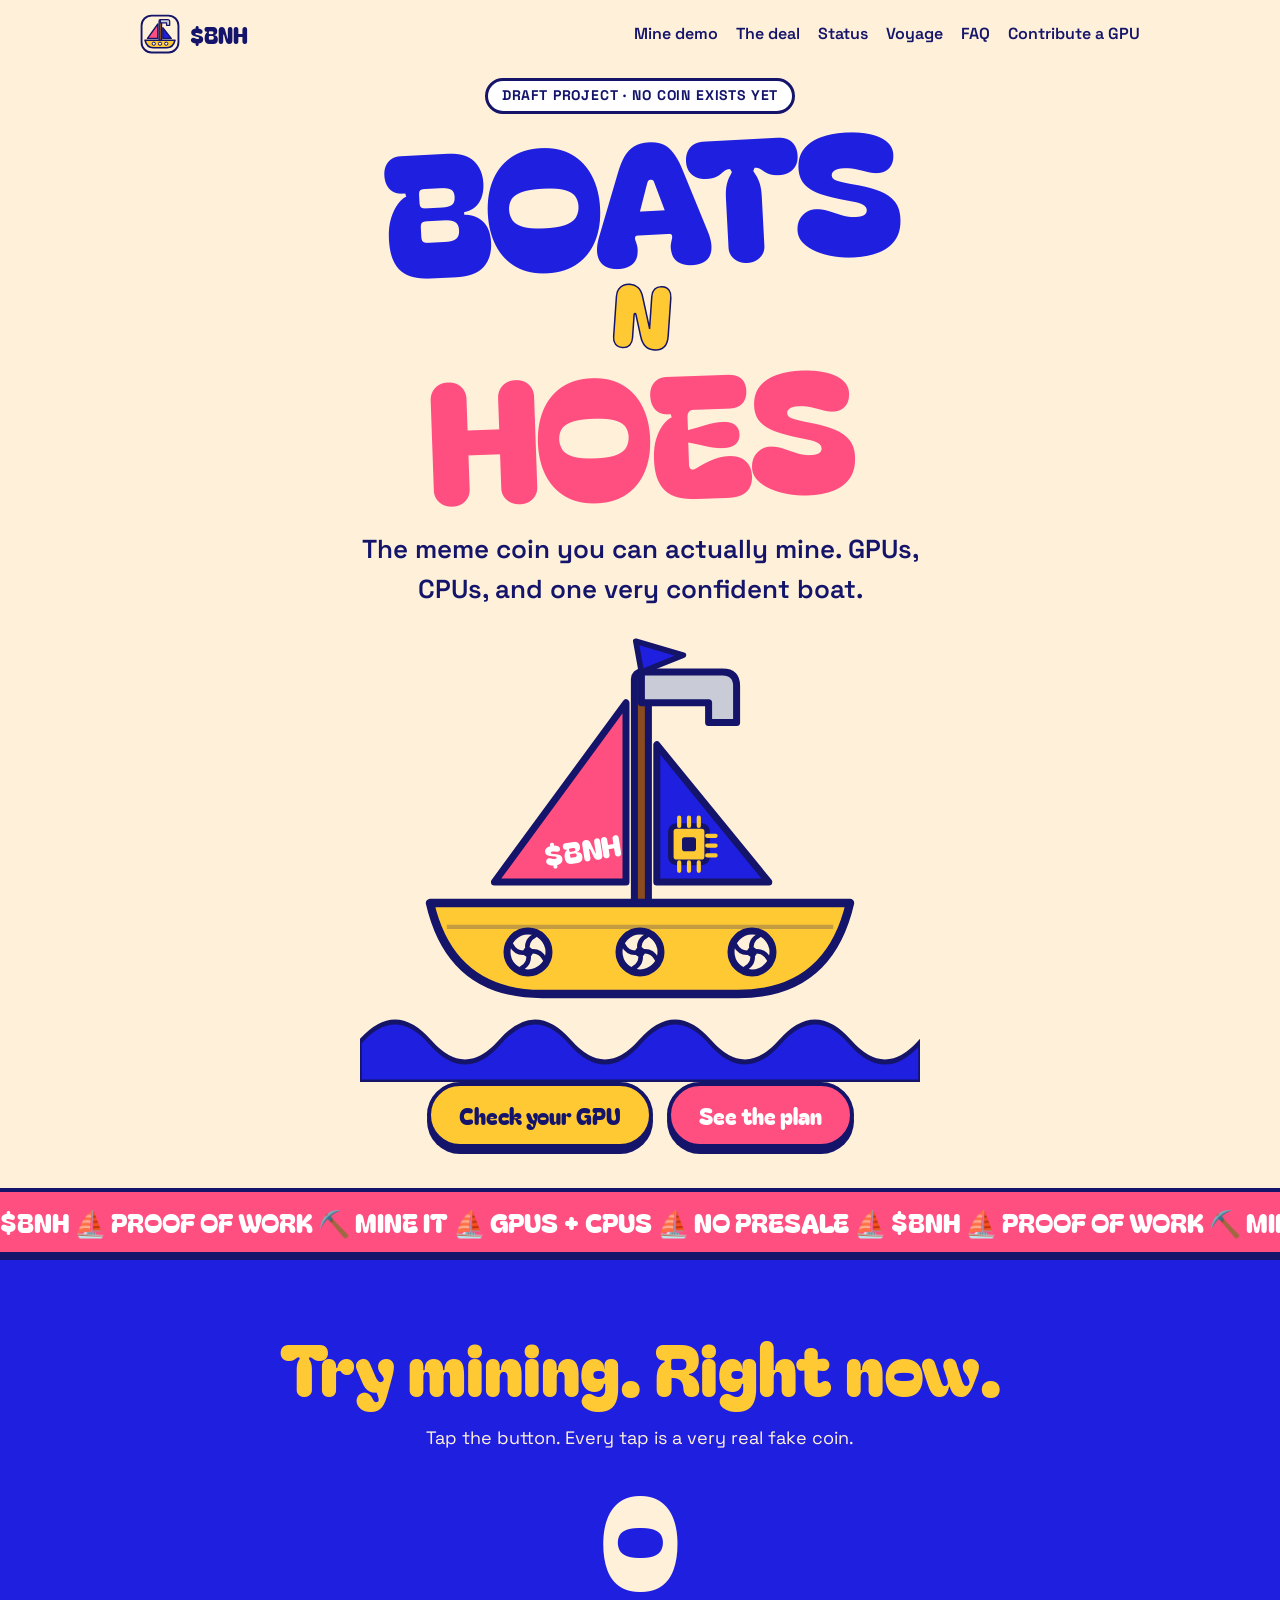
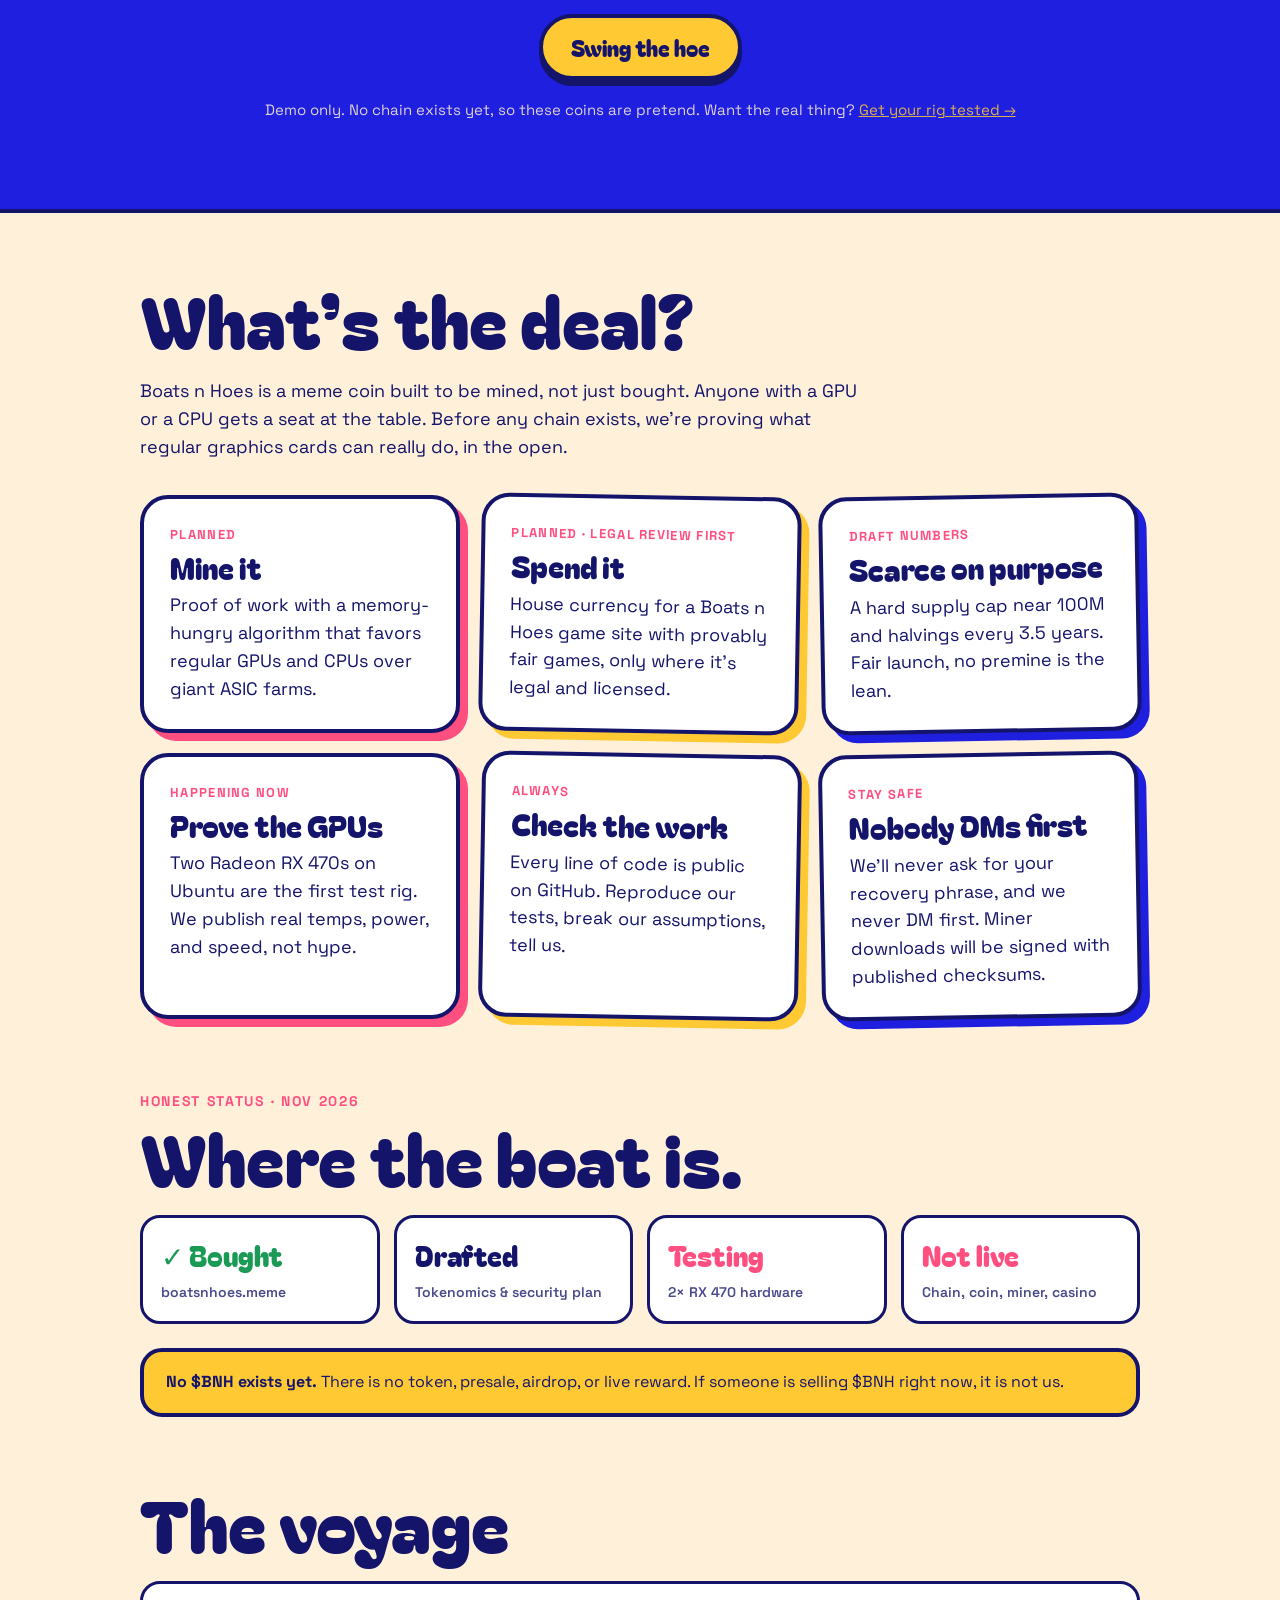
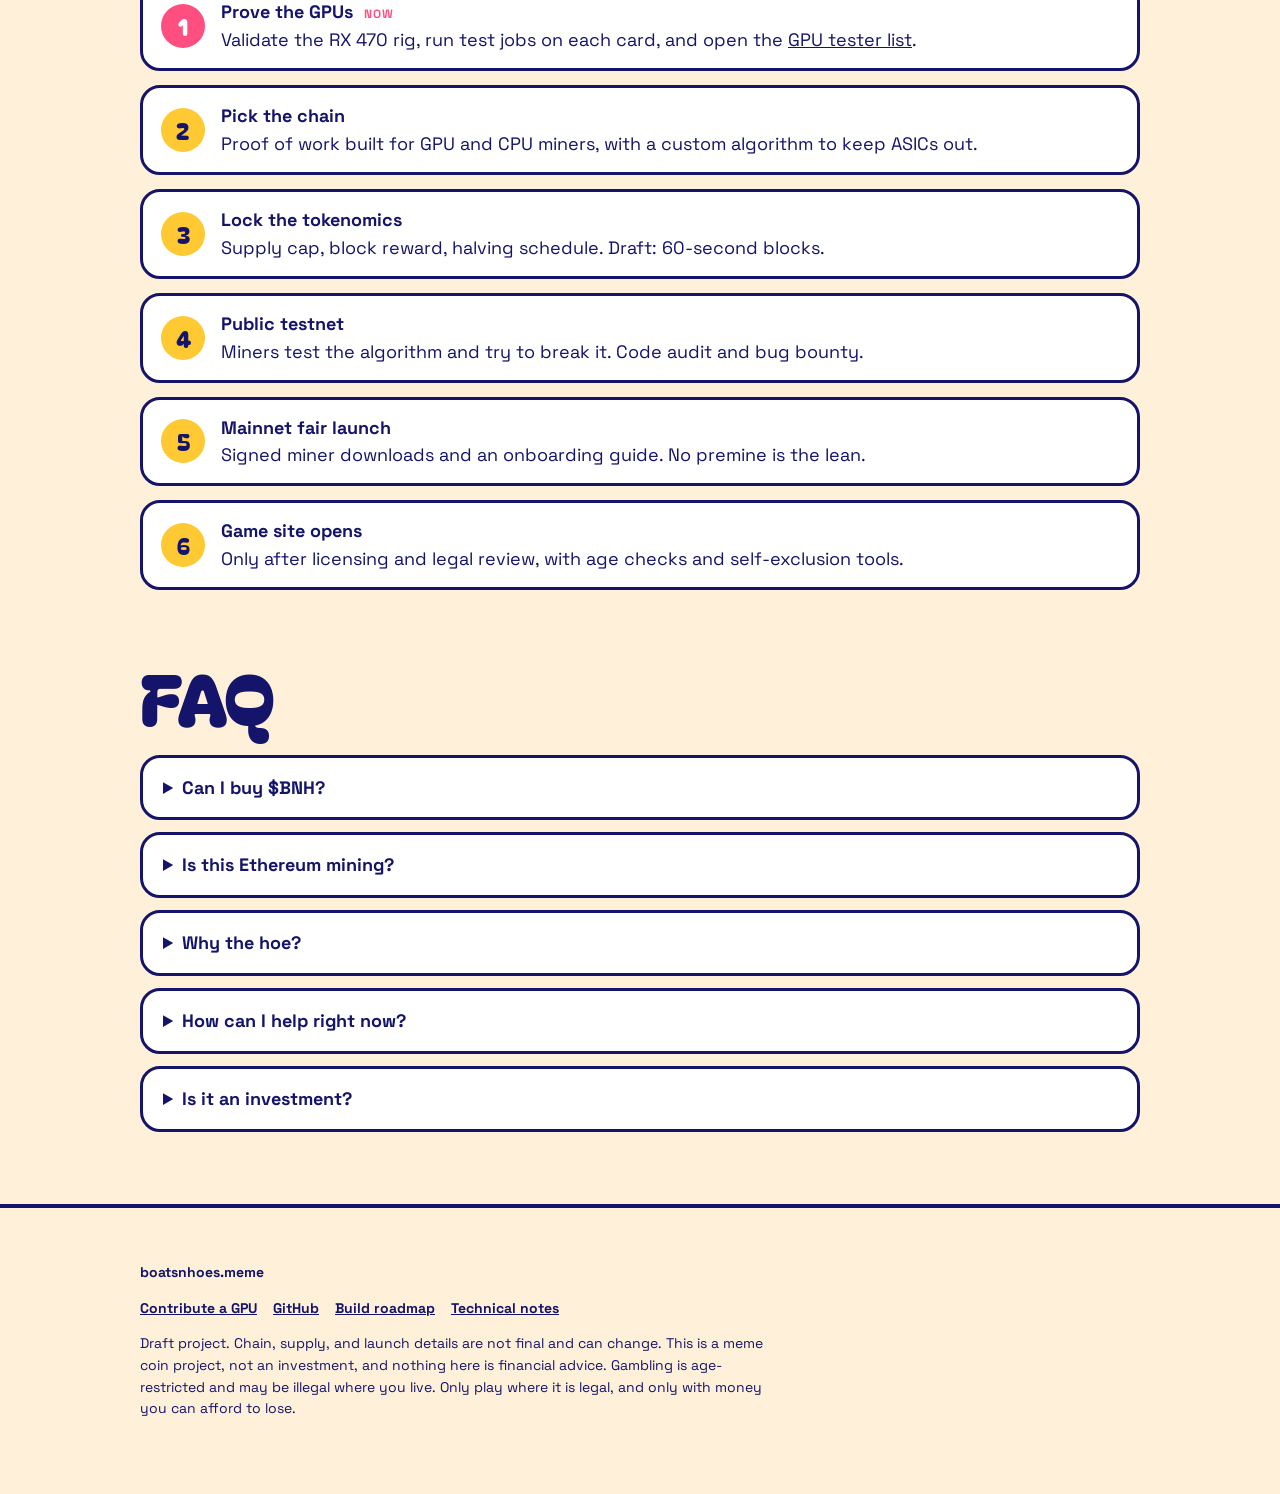
==== commit ec079657: "Merge $BNH brand with GPU-compute site: graphics, contributor page, Netlify config - Original art: h" ====
--- a/index.html
+++ b/index.html
@@ -1,79 +1,164 @@
-<!doctype html>
+<!DOCTYPE html>
 <html lang="en">
 <head>
 <meta charset="utf-8">
-<meta name="viewport" content="width=device-width,initial-scale=1">
-<meta name="theme-color" content="#090705">
-<meta name="description" content="Boats N Hoes is an experimental open-source project exploring useful AI compute on older AMD GPUs.">
+<meta name="viewport" content="width=device-width, initial-scale=1, viewport-fit=cover">
+<title>Boats n Hoes ($BNH) — the meme coin you can actually mine</title>
+<meta name="description" content="Boats n Hoes ($BNH): a draft proof-of-work meme coin built for regular GPUs and CPUs. Step one: prove the hardware. Join the GPU tester list.">
+<meta name="theme-color" content="#fff1d9">
 <link rel="icon" type="image/svg+xml" href="/favicon.svg">
+<link rel="apple-touch-icon" href="/assets/apple-touch-icon.png">
+<link rel="canonical" href="https://boatsnhoes.meme/">
 <meta property="og:type" content="website">
-<meta property="og:title" content="BOATS N HOES — Useful Compute, No Bullshit">
-<meta property="og:description" content="An open-source experiment in useful AI compute, starting with two AMD Radeon RX 470 GPUs.">
-<meta name="twitter:card" content="summary">
-
-<title>BOATS N HOES — AI Compute for the People</title>
-<style>
-:root{--bg:#080706;--panel:#0d0d0d;--ink:#f4f1ed;--muted:#aaa29b;--line:#292421;--acid:#ff9c22;--orange:#ff4d32;--max:1240px}
-*{box-sizing:border-box}html{scroll-behavior:smooth}body{margin:0;background:#090705;color:var(--ink);font:15px/1.6 Inter,ui-sans-serif,system-ui,-apple-system,BlinkMacSystemFont,"Segoe UI",sans-serif}a{color:inherit}button{font:inherit}.wrap{width:min(var(--max),calc(100% - 44px));margin:auto}
-.top{position:absolute;top:0;left:0;right:0;z-index:5;background:linear-gradient(180deg,#090705ef,transparent)}.nav{height:82px;display:flex;align-items:center;justify-content:space-between;gap:24px}.brand{display:flex;align-items:center;gap:11px;text-decoration:none;font-weight:800;letter-spacing:-.03em;font-size:15px}.mark{width:34px;height:34px;display:grid;place-items:center;color:#ff9c22;font-size:24px;font-weight:950}.links{display:flex;gap:25px;align-items:center}.links a{text-decoration:none;color:#b6aea7;font-size:12px}.links a:hover{color:#fff}.navcta,.btn{display:inline-flex;align-items:center;justify-content:center;padding:12px 24px;border-radius:8px;text-decoration:none;font-weight:750;font-size:13px;border:0;background:linear-gradient(115deg,#ffb21e,#ff493e);color:#fff;box-shadow:0 6px 25px #ff62252b;transition:.2s}.navcta:hover,.btn:hover{transform:translateY(-2px);filter:brightness(1.08)}.btn.secondary{background:#141211;border:1px solid #39302a;color:#eee;box-shadow:none}.menu{display:none;background:#171311;border:1px solid #39302a;color:#eee;border-radius:7px;padding:8px 11px}
-.hero{position:relative;isolation:isolate;min-height:720px;padding:160px 0 34px;display:flex;flex-direction:column;align-items:center;text-align:center;overflow:hidden}.hero:before{content:"";position:absolute;z-index:-2;inset:0 0 120px;background:radial-gradient(ellipse at 50% 43%,#17100a 0%,#080706 43%,transparent 73%),radial-gradient(ellipse at 0% 10%,#7c310d55,transparent 31%),radial-gradient(ellipse at 100% 18%,#5b260d40,transparent 28%)}.hero:after{content:"";position:absolute;z-index:-1;width:min(920px,100vw);aspect-ratio:1;border:1px solid #342b25;border-radius:50%;top:35px;left:50%;transform:translateX(-50%);box-shadow:0 0 0 43px #29221e,0 0 0 87px #25201d,0 0 0 131px #211c19,0 0 0 175px #1e1a17;pointer-events:none}
-.hero-copy{position:relative;z-index:2;max-width:700px}.eyebrow{color:#ff9b22;font:750 10px/1.4 ui-monospace,monospace;letter-spacing:.22em;text-transform:uppercase;display:inline-flex;align-items:center;gap:10px}.dot{width:7px;height:7px;border-radius:50%;background:#ff593a;box-shadow:0 0 14px #ff593a}h1{font-size:clamp(48px,6.4vw,76px);line-height:1.04;letter-spacing:-.065em;margin:24px 0 18px;font-weight:850}h1 span{color:#ff9d26}.lede{max-width:590px;margin:0 auto;color:#aaa39d;font-size:16px;line-height:1.7}.actions{display:flex;justify-content:center;flex-wrap:wrap;gap:12px;margin-top:26px}.note{color:#827b74;font-size:11px;margin-top:14px}
-.orbit-stage{position:relative;width:min(900px,100%);height:300px;margin:4px auto 0;z-index:1}.orbit-node{position:absolute;width:66px;height:66px;border-radius:50%;border:1px solid #39312b;background:linear-gradient(145deg,#211b17,#0d0c0b);display:grid;place-items:center;color:#ff9a22;box-shadow:0 8px 28px #0009;font-size:25px}.orbit-node:after{content:"";position:absolute;inset:7px;border:1px solid #302720;border-radius:50%}.orbit-node.n1{left:8%;top:12%}.orbit-node.n2{right:10%;top:13%}.orbit-node.n3{left:28%;top:54%}.orbit-node.n4{right:25%;top:47%}.orbit-node.n5{left:16%;bottom:2%}.orbit-node.n6{right:15%;bottom:0}.orbit-node.n7{left:49%;bottom:-12%;transform:translateX(-50%)}.orbit-node span{position:relative;z-index:1}.orbit-node.core{width:76px;height:76px;left:50%;top:42%;transform:translate(-50%,-50%);background:linear-gradient(145deg,#3a2110,#16100c);color:#ffb12c;font-size:30px}
-.feature-row{position:relative;z-index:3;width:100%;display:grid;grid-template-columns:repeat(3,1fr);gap:18px;margin-top:-8px}.feature{min-height:200px;padding:25px 23px 22px;border:1px solid #262321;border-radius:13px;background:linear-gradient(145deg,#101010,#090909);box-shadow:0 18px 45px #0008;text-align:center}.feature-icon{width:46px;height:46px;margin:0 auto 15px;border:1px solid #51463c;border-radius:50%;display:grid;place-items:center;color:#ff9d28;font-size:19px;background:#171310}.feature h3{font-size:18px;margin:0 0 9px;letter-spacing:-.025em}.feature p{max-width:310px;margin:0 auto;color:#9c9690;font-size:12px;line-height:1.65}
-.section{padding:82px 0;border-top:1px solid #211d19;background:#090807}.section-head{display:flex;justify-content:space-between;align-items:end;gap:30px;margin-bottom:34px}.kicker{color:#ff9a27;font:800 10px ui-monospace,monospace;letter-spacing:.2em;text-transform:uppercase}h2{font-size:clamp(32px,4vw,48px);line-height:1.05;letter-spacing:-.055em;margin:10px 0 0}.section-head p{max-width:430px;color:var(--muted);margin:0}.grid{display:grid;grid-template-columns:repeat(3,1fr);gap:14px}.card{background:linear-gradient(145deg,#151210,#0d0c0b);border:1px solid #2d2722;border-radius:10px;padding:24px}.num{font:12px ui-monospace,monospace;color:#ff9d27}.card h3{font-size:19px;margin:17px 0 8px}.card p{color:var(--muted);font-size:14px;margin:0}.architecture{display:grid;grid-template-columns:1fr 1fr;gap:18px}.stack{display:grid;gap:9px}.layer{display:flex;align-items:center;gap:15px;padding:17px 19px;border:1px solid #302822;background:#110f0d;border-radius:8px}.layer b{font-size:14px}.layer small{display:block;color:var(--muted);font-size:12px}.layer .symbol{color:#ff9d27;font:18px ui-monospace,monospace;width:28px}.down{text-align:center;color:#a65a24;font:14px ui-monospace,monospace}.aside{padding:26px;border:1px solid #57351e;border-radius:10px;background:linear-gradient(145deg,#21150d,#100d0b)}.aside h3{margin:0 0 10px;font-size:21px}.aside p{color:var(--muted);font-size:14px}.pill{display:inline-block;border:1px solid #78451f;color:#ffad45;border-radius:100px;padding:5px 10px;font:10px ui-monospace,monospace;letter-spacing:.1em;text-transform:uppercase}.statusgrid{display:grid;grid-template-columns:repeat(4,1fr);gap:12px}.stat{padding:19px;border:1px solid #302822;background:#100e0c;border-radius:8px}.stat strong{display:block;font-size:25px;letter-spacing:-.04em}.stat span{font-size:11px;color:var(--muted);text-transform:uppercase;letter-spacing:.1em}.roadmap{display:grid;grid-template-columns:repeat(2,1fr);gap:12px}.step{display:flex;gap:15px;padding:20px;border:1px solid #302822;border-radius:8px;background:#100e0c}.step .n{font:800 13px ui-monospace,monospace;color:#ff9d27}.step h3{font-size:16px;margin:0 0 5px}.step p{font-size:13px;color:var(--muted);margin:0}.warning{border-left:3px solid #ff633a;padding:18px 20px;background:#21140f;color:#d6c5bb;font-size:13px;margin-top:22px}.warning b{color:#ffad8e}.cta{padding:58px;border-radius:12px;background:linear-gradient(115deg,#ffad22,#ff5039);color:#160d08;display:flex;justify-content:space-between;align-items:center;gap:30px}.cta h2{max-width:620px}.cta p{max-width:500px;color:#482819}.cta .btn{background:#120e0b;color:#ffb34b;border-color:#120e0b;white-space:nowrap}footer{padding:32px 0;color:var(--muted);font-size:12px;background:#080706}.foot{display:flex;justify-content:space-between;gap:20px;flex-wrap:wrap}.foot a{color:var(--ink);text-decoration:none}
-@media(max-width:800px){.hero{min-height:0;padding:130px 0 35px}.orbit-stage{height:250px}.feature-row{grid-template-columns:1fr;max-width:520px;margin-top:0}.feature{min-height:0}.grid{grid-template-columns:1fr}.architecture{grid-template-columns:1fr}.statusgrid{grid-template-columns:repeat(2,1fr)}.section-head{display:block}.section-head p{margin-top:15px}.cta{padding:32px;display:block}.cta .btn{margin-top:12px}}
-@media(max-width:620px){.wrap{width:min(var(--max),calc(100% - 28px))}.links{display:none;position:absolute;top:72px;left:0;right:0;background:#090705;padding:18px 22px 24px;border-bottom:1px solid #302822;flex-direction:column;align-items:flex-start}.links.open{display:flex}.menu{display:block}.navcta{display:none}.hero{padding-top:116px}.lede{font-size:14px}.orbit-stage{height:210px;width:calc(100% + 16px);margin-left:-8px}.orbit-node{width:49px;height:49px;font-size:19px}.orbit-node.core{width:60px;height:60px}.orbit-node.n1{left:4%}.orbit-node.n2{right:4%}.orbit-node.n3{left:23%}.orbit-node.n4{right:20%}.orbit-node.n5{left:10%}.orbit-node.n6{right:9%}.feature-row{gap:10px}.roadmap{grid-template-columns:1fr}.section{padding:58px 0}.nav{height:70px}}
-</style>
+<meta property="og:url" content="https://boatsnhoes.meme/">
+<meta property="og:title" content="Boats n Hoes ($BNH)">
+<meta property="og:description" content="The meme coin you can actually mine. GPUs, CPUs, and one very confident boat.">
+<meta property="og:image" content="https://boatsnhoes.meme/assets/og-image.png">
+<meta property="og:image:width" content="1200"><meta property="og:image:height" content="630">
+<meta property="og:image:alt" content="A cartoon boat with a garden-hoe mast and GPU-fan portholes next to the words Boats N Hoes">
+<meta name="twitter:card" content="summary_large_image">
+<meta name="twitter:image" content="https://boatsnhoes.meme/assets/og-image.png">
+<link rel="preconnect" href="https://fonts.googleapis.com">
+<link rel="preconnect" href="https://fonts.gstatic.com" crossorigin>
+<link href="https://fonts.googleapis.com/css2?family=Bagel+Fat+One&family=Space+Grotesk:wght@400;600;700&display=swap" rel="stylesheet">
+<link rel="stylesheet" href="/assets/site.css">
 </head>
 <body>
-<header class="top"><div class="wrap nav">
-<a class="brand" href="#top" aria-label="Boats N Hoes home"><span class="mark">B</span><span>BOATS <span style="color:var(--acid)">N</span> HOES</span></a>
-<nav class="links" id="navlinks" aria-label="Main navigation"><a href="#mission">Mission</a><a href="#architecture">How it works</a><a href="#status">Status</a><a href="#roadmap">Roadmap</a><a href="https://github.com/turnflockoff/Boatsnhoes.meme">Source code ↗</a></nav>
-<a class="navcta" href="https://github.com/turnflockoff/Boatsnhoes.meme">Explore the build ↗</a><button class="menu" id="menubtn" aria-label="Toggle navigation" aria-expanded="false">Menu</button>
-</div></header>
-<main id="top">
-<section class="wrap hero">
-<div class="hero-copy">
-<div class="eyebrow"><span class="dot"></span> OPEN COMPUTE EXPERIMENT · AMD GPU NETWORK</div>
-<h1>AI COMPUTE POWERED<br>BY <span>THE PEOPLE.</span></h1>
-<p class="lede">Putting overlooked GPUs to work. Boats N Hoes is an open-source experiment exploring useful AI compute, starting with two Radeon GPUs and a mission to make distributed computing practical, transparent, and verifiable.</p>
-<div class="actions"><a class="btn" href="#roadmap">Get Started ↗</a><a class="btn secondary" href="https://github.com/turnflockoff/Boatsnhoes.meme">Explore GitHub</a></div>
-<p class="note">EARLY-STAGE PROTOTYPE · HARDWARE VALIDATION IN PROGRESS</p>
-</div>
-<div class="orbit-stage" aria-label="Illustration of a distributed GPU compute network">
-<div class="orbit-node n1"><span>🔥</span></div><div class="orbit-node n2"><span>🔒</span></div><div class="orbit-node n3"><span>⬡</span></div><div class="orbit-node n4"><span>▰</span></div><div class="orbit-node n5"><span>🔥</span></div><div class="orbit-node n6"><span>🔥</span></div><div class="orbit-node n7"><span>▥</span></div><div class="orbit-node core"><span>✳</span></div>
-</div>
-<div class="feature-row">
-<article class="feature"><div class="feature-icon">◈</div><h3>Start Your AI Journey</h3><p>Explore practical AI workloads, model inference, and the tools behind an open compute experiment.</p></article>
-<article class="feature"><div class="feature-icon">✣</div><h3>Contribute Your GPUs</h3><p>Help test how accessible hardware can participate in coordinated compute jobs. Worker onboarding is on the roadmap.</p></article>
-<article class="feature"><div class="feature-icon">▣</div><h3>Build in the Open</h3><p>Inspect the source, follow development, reproduce tests, and help us publish real performance results.</p></article>
-</div>
+<a class="skip" href="#main">Skip to content</a>
+<header class="nav">
+  <a class="brand" href="/" aria-label="Boats n Hoes home"><img src="/assets/mark.svg" alt="" width="40" height="40">$BNH</a>
+  <button class="menu" id="menubtn" aria-expanded="false" aria-controls="navlinks">Menu</button>
+  <nav class="links" id="navlinks" aria-label="Main">
+    <a href="#mine">Mine demo</a><a href="#deal">The deal</a><a href="#status">Status</a><a href="#voyage">Voyage</a><a href="#faq">FAQ</a><a href="/contribute">Contribute a GPU</a>
+  </nav>
+</header>
+
+<main id="main">
+<section class="hero wrap" style="padding-top:10px;padding-bottom:0">
+  <span class="badge">Draft project · no coin exists yet</span>
+  <h1 aria-label="Boats n Hoes"><span class="a">Boats</span><span class="n">n</span><span class="b">Hoes</span></h1>
+  <p class="tag">The meme coin you can actually mine. GPUs, CPUs, and one very confident boat.</p>
+  <div class="boat-stage">
+    <svg class="boat" viewBox="0 0 400 300" role="img" aria-label="A boat with a garden-hoe mast, a $BNH sail, a GPU-chip jib, and GPU-fan portholes">
+  <!-- hoe mast -->
+  <rect x="196" y="40" width="10" height="170" rx="5" fill="#8a4b1f" stroke="#14146b" stroke-width="5"/>
+  <path d="M201 40 h58 q10 0 10 10 v26 h-20 v-14 h-48z" fill="#c9ccd6" stroke="#14146b" stroke-width="5" stroke-linejoin="round"/>
+  <!-- main sail -->
+  <path d="M190 62 L190 190 L96 190 Z" fill="#ff4f81" stroke="#14146b" stroke-width="5" stroke-linejoin="round"/>
+  <text x="160" y="176" font-family="Bagel Fat One, Archivo Black, Impact, sans-serif" font-size="21" fill="#fff" text-anchor="middle" transform="rotate(-9 160 176)">$BNH</text>
+  <!-- GPU-chip jib -->
+  <path d="M212 92 L212 190 L292 190 Z" fill="#1f1fe0" stroke="#14146b" stroke-width="5" stroke-linejoin="round"/>
+  <rect x="222" y="150" width="26" height="26" rx="4" fill="#ffc933" stroke="#14146b" stroke-width="4"/>
+  <rect x="230" y="158" width="10" height="10" rx="2" fill="#14146b"/>
+  <path d="M228 144v6M235 144v6M242 144v6M228 176v6M235 176v6M242 176v6M248 157h6M248 164h6M248 171h6" stroke="#ffc933" stroke-width="3" stroke-linecap="round"/>
+  <!-- flag -->
+  <path d="M201 40 l-4 -22 l34 10z" fill="#1f1fe0" stroke="#14146b" stroke-width="4" stroke-linejoin="round"/>
+  <!-- hull with GPU-fan portholes -->
+  <path d="M50 205 H350 Q335 270 270 270 H130 Q65 270 50 205Z" fill="#ffc933" stroke="#14146b" stroke-width="6" stroke-linejoin="round"/>
+  <path d="M62 222 H338" stroke="#14146b" stroke-width="3" opacity=".25"/>
+  <circle cx="120" cy="240" r="15" fill="#fff1d9" stroke="#14146b" stroke-width="5"/><path d="M120 240 q8.2 -2.2 12.0 5.2" fill="none" stroke="#14146b" stroke-width="3.2" stroke-linecap="round" transform="rotate(0 120 240)"/><path d="M120 240 q8.2 -2.2 12.0 5.2" fill="none" stroke="#14146b" stroke-width="3.2" stroke-linecap="round" transform="rotate(90 120 240)"/><path d="M120 240 q8.2 -2.2 12.0 5.2" fill="none" stroke="#14146b" stroke-width="3.2" stroke-linecap="round" transform="rotate(180 120 240)"/><path d="M120 240 q8.2 -2.2 12.0 5.2" fill="none" stroke="#14146b" stroke-width="3.2" stroke-linecap="round" transform="rotate(270 120 240)"/><circle cx="120" cy="240" r="3.5" fill="#14146b"/><circle cx="200" cy="240" r="15" fill="#fff1d9" stroke="#14146b" stroke-width="5"/><path d="M200 240 q8.2 -2.2 12.0 5.2" fill="none" stroke="#14146b" stroke-width="3.2" stroke-linecap="round" transform="rotate(0 200 240)"/><path d="M200 240 q8.2 -2.2 12.0 5.2" fill="none" stroke="#14146b" stroke-width="3.2" stroke-linecap="round" transform="rotate(90 200 240)"/><path d="M200 240 q8.2 -2.2 12.0 5.2" fill="none" stroke="#14146b" stroke-width="3.2" stroke-linecap="round" transform="rotate(180 200 240)"/><path d="M200 240 q8.2 -2.2 12.0 5.2" fill="none" stroke="#14146b" stroke-width="3.2" stroke-linecap="round" transform="rotate(270 200 240)"/><circle cx="200" cy="240" r="3.5" fill="#14146b"/><circle cx="280" cy="240" r="15" fill="#fff1d9" stroke="#14146b" stroke-width="5"/><path d="M280 240 q8.2 -2.2 12.0 5.2" fill="none" stroke="#14146b" stroke-width="3.2" stroke-linecap="round" transform="rotate(0 280 240)"/><path d="M280 240 q8.2 -2.2 12.0 5.2" fill="none" stroke="#14146b" stroke-width="3.2" stroke-linecap="round" transform="rotate(90 280 240)"/><path d="M280 240 q8.2 -2.2 12.0 5.2" fill="none" stroke="#14146b" stroke-width="3.2" stroke-linecap="round" transform="rotate(180 280 240)"/><path d="M280 240 q8.2 -2.2 12.0 5.2" fill="none" stroke="#14146b" stroke-width="3.2" stroke-linecap="round" transform="rotate(270 280 240)"/><circle cx="280" cy="240" r="3.5" fill="#14146b"/>
+</svg>
+    <svg class="waves" viewBox="0 0 800 80" preserveAspectRatio="none" aria-hidden="true">
+      <path d="M0 40 Q50 0 100 40 T200 40 T300 40 T400 40 T500 40 T600 40 T700 40 T800 40 V80 H0Z" fill="#1f1fe0" stroke="#14146b" stroke-width="5"/>
+    </svg>
+  </div>
+  <div class="actions" style="margin:0 0 40px"><a class="btn" href="/contribute">Check your GPU</a><a class="btn alt" href="#voyage">See the plan</a></div>
 </section>
-<section class="section" id="mission"><div class="wrap"><div class="section-head"><div><div class="kicker">01 / The mission</div><h2>Compute first.<br>Hype never.</h2></div><p>Boats N Hoes explores a small, auditable path from local GPU inference to coordinated useful-compute jobs. We publish what works, what breaks, and what remains unproven.</p></div>
-<div class="grid"><article class="card"><span class="num">01 — HARDWARE</span><h3>Start with what we have</h3><p>Reported setup: Ryzen 5 5600X, 32 GB RAM, Ubuntu, and two RX 470 cards with different VRAM capacities.</p></article><article class="card"><span class="num">02 — USEFUL WORK</span><h3>Run real inference</h3><p>Test a small Vulkan-capable workload on each GPU independently. Measure memory, speed, temperature, and output quality.</p></article><article class="card"><span class="num">03 — VERIFICATION</span><h3>Check before counting</h3><p>Validate task outputs, reject duplicate jobs, and independently audit selected results before recording accepted work.</p></article></div></div></section>
-<section class="section" id="architecture"><div class="wrap"><div class="section-head"><div><div class="kicker">02 / Proposed architecture</div><h2>A simple stack.<br>One layer at a time.</h2></div><p>This is the intended design, not a claim that a distributed network is already running.</p></div>
-<div class="architecture"><div class="stack">
-<div class="layer"><span class="symbol">01</span><div><b>Job coordinator</b><small>Creates and assigns bounded tasks</small></div></div><div class="down">↓</div>
-<div class="layer"><span class="symbol">02</span><div><b>GPU worker agents</b><small>Independent RX 470 workers</small></div></div><div class="down">↓</div>
-<div class="layer"><span class="symbol">03</span><div><b>Verification engine</b><small>Task checks, duplicate detection, audits</small></div></div><div class="down">↓</div>
-<div class="layer"><span class="symbol">04</span><div><b>Off-chain reward ledger</b><small>Prototype accounting only</small></div></div></div>
-<aside class="aside"><span class="pill">Design boundary</span><h3>Ethereum is not the compute engine.</h3><p>The prototype may explore an ERC-20 settlement layer later, after useful work and verification are demonstrated. Ethereum Mainnet uses proof-of-stake; this project is not Ethereum mining and does not secure Ethereum consensus.</p><p>Worker receipts and hashes are accounting evidence, not cryptographic proof that a GPU executed a model.</p></aside></div></div></section>
-<section class="section" id="status"><div class="wrap"><div class="section-head"><div><div class="kicker">03 / Project status</div><h2>Transparent by default.</h2></div><p>No fake live counters. These labels reflect the current documented state of the repository.</p></div>
-<div class="statusgrid"><div class="stat"><strong>Design</strong><span>Documented</span></div><div class="stat"><strong>2 GPUs</strong><span>Reported hardware</span></div><div class="stat"><strong>Pending</strong><span>Vulkan validation</span></div><div class="stat"><strong>Not live</strong><span>Network / rewards</span></div></div>
-<div class="warning"><b>Important:</b> No working miner, validated GPU inference stack, live compute network, deployed token, audited contract, live rewards, or guaranteed payouts are claimed. The RX 470 cards and their software compatibility still need to be tested on the actual machine.</div></div></section>
-<section class="section" id="roadmap"><div class="wrap"><div class="section-head"><div><div class="kicker">04 / Build sequence</div><h2>From bench test<br>to proof of concept.</h2></div><p>Milestones are deliberately ordered to prove the hardware before adding infrastructure or token complexity.</p></div>
-<div class="roadmap">
-<div class="step"><span class="n">M0</span><div><h3>Inventory the machine</h3><p>Capture Ubuntu, kernel, PCI IDs, drivers, Vulkan devices, and permissions.</p></div></div>
-<div class="step"><span class="n">M1</span><div><h3>Run inference per GPU</h3><p>Complete a small Vulkan smoke test on each card and record benchmark results.</p></div></div>
-<div class="step"><span class="n">M2</span><div><h3>Build the worker agent</h3><p>Registration, signed job retrieval, execution, receipts, retries, and logs.</p></div></div>
-<div class="step"><span class="n">M3</span><div><h3>Build coordinator + verifier</h3><p>Job lifecycle, deterministic checks, duplicate rejection, audit sampling, SQLite ledger.</p></div></div>
-<div class="step"><span class="n">M4</span><div><h3>Prove two-worker operation</h3><p>Run both GPUs independently; test restarts, malformed jobs, and throughput.</p></div></div>
-<div class="step"><span class="n">M5</span><div><h3>Simulate rewards</h3><p>Calculate hypothetical credits from accepted work. No real payouts.</p></div></div>
-<div class="step"><span class="n">M6</span><div><h3>Consider testnet settlement</h3><p>Only after the compute prototype works: capped test token, tests, and independent review.</p></div></div>
-<div class="step"><span class="n">NEXT</span><div><h3>Contribute and reproduce</h3><p>Read the hardware notes, run the checks, and publish reproducible results.</p></div></div>
-</div></div></section>
-<section class="wrap" style="padding:20px 0 82px"><div class="cta"><div><div class="kicker" style="color:#48552c">OPEN SOURCE / EARLY STAGE</div><h2>Don't take the word for it. Check the work.</h2><p>Read the prototype notes, inspect the code, and help turn the first hardware test into a reproducible result.</p></div><a class="btn" href="https://github.com/turnflockoff/Boatsnhoes.meme">Go to GitHub ↗</a></div></section>
+
+<div class="ticker" aria-hidden="true"><div>
+  $BNH ⛵ PROOF OF WORK ⛏️ MINE IT ⛵ GPUS + CPUS ⛵ NO PRESALE ⛵ $BNH ⛵ PROOF OF WORK ⛏️ MINE IT ⛵ GPUS + CPUS ⛵ NO PRESALE ⛵&nbsp;
+  $BNH ⛵ PROOF OF WORK ⛏️ MINE IT ⛵ GPUS + CPUS ⛵ NO PRESALE ⛵ $BNH ⛵ PROOF OF WORK ⛏️ MINE IT ⛵ GPUS + CPUS ⛵ NO PRESALE ⛵&nbsp;
+</div></div>
+
+<section class="mine" id="mine">
+  <div class="wrap">
+    <h2>Try mining. Right now.</h2>
+    <p>Tap the button. Every tap is a very real fake coin.</p>
+    <div class="count" id="count" aria-live="polite">0</div>
+    <button class="btn" id="hoe" type="button">Swing the hoe</button>
+    <p class="note">Demo only. No chain exists yet, so these coins are pretend. Want the real thing? <a href="/contribute" style="color:#ffc933">Get your rig tested →</a></p>
+  </div>
+</section>
+
+<section id="deal">
+  <div class="wrap">
+    <h2>What’s the deal?</h2>
+    <p class="lead">Boats n Hoes is a meme coin built to be mined, not just bought. Anyone with a GPU or a CPU gets a seat at the table. Before any chain exists, we're proving what regular graphics cards can really do, in the open.</p>
+    <div class="facts" style="margin-top:34px">
+      <div class="fact"><span class="tagline">Planned</span><h3>Mine it</h3><p>Proof of work with a memory-hungry algorithm that favors regular GPUs and CPUs over giant ASIC farms.</p></div>
+      <div class="fact"><span class="tagline">Planned · legal review first</span><h3>Spend it</h3><p>House currency for a Boats n Hoes game site with provably fair games, only where it's legal and licensed.</p></div>
+      <div class="fact"><span class="tagline">Draft numbers</span><h3>Scarce on purpose</h3><p>A hard supply cap near 100M and halvings every 3.5 years. Fair launch, no premine is the lean.</p></div>
+      <div class="fact"><span class="tagline">Happening now</span><h3>Prove the GPUs</h3><p>Two Radeon RX 470s on Ubuntu are the first test rig. We publish real temps, power, and speed, not hype.</p></div>
+      <div class="fact"><span class="tagline">Always</span><h3>Check the work</h3><p>Every line of code is public on GitHub. Reproduce our tests, break our assumptions, tell us.</p></div>
+      <div class="fact"><span class="tagline">Stay safe</span><h3>Nobody DMs first</h3><p>We'll never ask for your recovery phrase, and we never DM first. Miner downloads will be signed with published checksums.</p></div>
+    </div>
+  </div>
+</section>
+
+<section id="status" style="padding-top:0">
+  <div class="wrap">
+    <div class="kicker">Honest status · Nov 2026</div>
+    <h2>Where the boat is.</h2>
+    <div class="status">
+      <div class="stat done"><strong>✓ Bought</strong><span>boatsnhoes.meme</span></div>
+      <div class="stat"><strong>Drafted</strong><span>Tokenomics &amp; security plan</span></div>
+      <div class="stat wait"><strong>Testing</strong><span>2× RX 470 hardware</span></div>
+      <div class="stat wait"><strong>Not live</strong><span>Chain, coin, miner, casino</span></div>
+    </div>
+    <div class="callout"><b>No $BNH exists yet.</b> There is no token, presale, airdrop, or live reward. If someone is selling $BNH right now, it is not us.</div>
+  </div>
+</section>
+
+<section id="voyage" style="padding-top:0">
+  <div class="wrap">
+    <h2>The voyage</h2>
+    <ol class="road">
+      <li class="now"><span><b>Prove the GPUs <small>Now</small></b>Validate the RX 470 rig, run test jobs on each card, and open the <a href="/contribute">GPU tester list</a>.</span></li>
+      <li><span><b>Pick the chain</b>Proof of work built for GPU and CPU miners, with a custom algorithm to keep ASICs out.</span></li>
+      <li><span><b>Lock the tokenomics</b>Supply cap, block reward, halving schedule. Draft: 60-second blocks.</span></li>
+      <li><span><b>Public testnet</b>Miners test the algorithm and try to break it. Code audit and bug bounty.</span></li>
+      <li><span><b>Mainnet fair launch</b>Signed miner downloads and an onboarding guide. No premine is the lean.</span></li>
+      <li><span><b>Game site opens</b>Only after licensing and legal review, with age checks and self-exclusion tools.</span></li>
+    </ol>
+  </div>
+</section>
+
+<section id="faq" style="padding-top:0">
+  <div class="wrap">
+    <h2>FAQ</h2>
+    <div class="faq">
+      <details><summary>Can I buy $BNH?</summary><p>No. It doesn't exist yet. When it launches, the plan is a fair launch you mine, not a presale.</p></details>
+      <details><summary>Is this Ethereum mining?</summary><p>No. Ethereum switched to proof of stake in 2022 and can't be mined. $BNH is planned as its own proof-of-work chain.</p></details>
+      <details><summary>Why the hoe?</summary><p>It's a garden hoe. You mine with it. The boat holds the hoe. Please don't overthink the boat.</p></details>
+      <details><summary>How can I help right now?</summary><p>Run the 10-second GPU check and the Linux commands on the <a href="/contribute">contributor page</a>, then join the tester list.</p></details>
+      <details><summary>Is it an investment?</summary><p>No. It's a meme coin project in draft. Nothing here is financial advice, and there are no promised returns, payouts, or prices.</p></details>
+    </div>
+  </div>
+</section>
 </main>
-<footer><div class="wrap foot"><span>© 2026 BOATS N HOES · Experimental open-source project</span><span><a href="https://github.com/turnflockoff/Boatsnhoes.meme">GitHub</a> &nbsp;·&nbsp; <a href="docs/AI-USEFUL-COMPUTE-PROTOTYPE.md">Technical notes</a> &nbsp;·&nbsp; <a href="docs/ROADMAP.md">Full roadmap</a></span></div></footer>
-<script>const b=document.getElementById('menubtn'),n=document.getElementById('navlinks');b.addEventListener('click',()=>{const open=n.classList.toggle('open');b.setAttribute('aria-expanded',String(open))});n.querySelectorAll('a').forEach(a=>a.addEventListener('click',()=>{n.classList.remove('open');b.setAttribute('aria-expanded','false')}));</script>
-</body></html>+
+<footer>
+  <div class="wrap">
+    <p><b>boatsnhoes.meme</b></p>
+    <p class="footlinks"><a href="/contribute">Contribute a GPU</a><a href="https://github.com/turnflockoff/Boatsnhoes.meme">GitHub</a><a href="https://github.com/turnflockoff/Boatsnhoes.meme/blob/main/docs/ROADMAP.md">Build roadmap</a><a href="https://github.com/turnflockoff/Boatsnhoes.meme/blob/main/docs/AI-USEFUL-COMPUTE-PROTOTYPE.md">Technical notes</a></p>
+    <p>Draft project. Chain, supply, and launch details are not final and can change. This is a meme coin project, not an investment, and nothing here is financial advice. Gambling is age-restricted and may be illegal where you live. Only play where it is legal, and only with money you can afford to lose.</p>
+  </div>
+</footer>
+
+<script>
+(function(){
+  var m=document.getElementById('menubtn'),l=document.getElementById('navlinks');
+  m.addEventListener('click',function(){m.setAttribute('aria-expanded',String(l.classList.toggle('open')))});
+  l.querySelectorAll('a').forEach(function(a){a.addEventListener('click',function(){l.classList.remove('open');m.setAttribute('aria-expanded','false')})});
+  var n=0,c=document.getElementById('count'),b=document.getElementById('hoe');
+  b.addEventListener('click',function(){
+    n++; c.textContent=n.toLocaleString();
+    var p=document.createElement('div'); p.className='pop'; p.textContent='+1 $BNH';
+    var r=b.getBoundingClientRect();
+    p.style.left=(r.left+r.width/2-40+(Math.random()*60-30))+'px'; p.style.top=(r.top-10)+'px';
+    document.body.appendChild(p); setTimeout(function(){p.remove()},800);
+  });
+})();
+</script>
+</body>
+</html>
--- a/assets/site.css
+++ b/assets/site.css
@@ -0,0 +1,137 @@
+/* Boats N Hoes — shared theme (merged v1 $BNH brand + compute project) */
+:root{
+  --bg:#fff1d9;--text:#14146b;--blue:#1f1fe0;--pink:#ff4f81;--sun:#ffc933;--card:#ffffff;--line:#14146b;--muted:#4a4a8a;
+  --display:"Bagel Fat One","Arial Rounded MT Bold",Impact,sans-serif;
+  --body:"Space Grotesk",system-ui,-apple-system,"Segoe UI",sans-serif;
+}
+@media (prefers-color-scheme:dark){:root{--bg:#0d0d5c;--text:#fff1d9;--card:#17178a;--line:#fff1d9;--muted:#c9c4f0}}
+*,*::before,*::after{box-sizing:border-box}
+html{scroll-behavior:smooth}
+body{margin:0;background:var(--bg);color:var(--text);font-family:var(--body);font-size:18px;line-height:1.55;overflow-x:hidden;padding-bottom:env(safe-area-inset-bottom,0)}
+.wrap{max-width:1040px;margin:0 auto;padding:0 20px}
+h1,h2,h3{font-family:var(--display);font-weight:400;margin:0;line-height:.95}
+a{color:inherit}
+:focus-visible{outline:4px solid var(--pink);outline-offset:3px}
+img,svg{max-width:100%}
+.skip{position:absolute;left:-999px}.skip:focus{left:12px;top:12px;z-index:20;background:var(--sun);color:#14146b;padding:8px 14px;border-radius:999px}
+
+/* nav */
+.nav{display:flex;align-items:center;justify-content:space-between;gap:16px;padding:14px 20px;max-width:1040px;margin:0 auto;padding-top:calc(14px + env(safe-area-inset-top,0px))}
+.brand{display:flex;align-items:center;gap:10px;text-decoration:none;font-family:var(--display);font-size:22px}
+.brand img{width:40px;height:40px}
+.links{display:flex;gap:18px;align-items:center;font-weight:600;font-size:16px}
+.links a{text-decoration:none}.links a:hover{text-decoration:underline;text-decoration-thickness:3px;text-decoration-color:var(--pink)}
+.menu{display:none;font:inherit;font-weight:700;background:var(--card);color:var(--text);border:3px solid var(--line);border-radius:999px;padding:6px 16px}
+@media(max-width:760px){.menu{display:block}.links{display:none;position:absolute;left:12px;right:12px;top:70px;z-index:10;flex-direction:column;align-items:flex-start;background:var(--card);border:4px solid var(--line);border-radius:22px;padding:18px 22px;box-shadow:6px 6px 0 var(--pink)}.links.open{display:flex}.nav{position:relative}}
+
+/* buttons */
+.btn{display:inline-flex;align-items:center;justify-content:center;gap:8px;font:inherit;font-family:var(--display);font-size:22px;text-decoration:none;background:var(--sun);color:#14146b;border:4px solid #14146b;border-radius:999px;padding:12px 28px;cursor:pointer;box-shadow:0 6px 0 #14146b;transition:transform .08s,box-shadow .08s;touch-action:manipulation}
+.btn:active{transform:translateY(5px);box-shadow:0 1px 0 #14146b}
+.btn.alt{background:var(--pink);color:#fff}
+.btn.ghost{background:var(--card);color:var(--text);border-color:var(--line);box-shadow:0 6px 0 var(--line);font-family:var(--body);font-weight:700;font-size:16px}
+.btn[disabled]{opacity:.6;cursor:progress}
+.actions{display:flex;flex-wrap:wrap;justify-content:center;gap:14px;margin-top:26px}
+
+/* hero */
+.hero{text-align:center;padding:20px 0 0;position:relative;overflow-x:clip}
+.hero h1{font-size:clamp(64px,17vw,170px);letter-spacing:-.02em;text-transform:uppercase}
+.hero h1 span{display:block;width:fit-content;margin-inline:auto}
+.hero h1 .a{color:var(--blue);transform:rotate(-3deg)}
+.hero h1 .n{color:var(--sun);font-size:.5em;transform:rotate(4deg);-webkit-text-stroke:3px #14146b;paint-order:stroke fill;margin:-.05em auto}
+.hero h1 .b{color:var(--pink);transform:rotate(-2deg)}
+@media (prefers-color-scheme:dark){.hero h1 .a{color:#7f8cff}}
+.tag{font-size:clamp(18px,3.4vw,26px);font-weight:600;max-width:34ch;margin:20px auto 0}
+.boat-stage{position:relative;margin:6px auto 0;max-width:560px}
+.boat{width:100%;height:auto;display:block;animation:bob 3.6s ease-in-out infinite;transform-origin:50% 80%}
+@keyframes bob{0%,100%{transform:translateY(0) rotate(-2.5deg)}50%{transform:translateY(-12px) rotate(2.5deg)}}
+.waves{display:block;width:100%;height:80px;margin-top:-34px;position:relative}
+.badge{display:inline-block;font-weight:700;font-size:14px;letter-spacing:.06em;text-transform:uppercase;background:var(--card);border:3px solid var(--line);border-radius:999px;padding:4px 14px}
+
+/* ticker */
+.ticker{background:var(--pink);color:#fff;border-block:4px solid var(--line);overflow:hidden;white-space:nowrap;font-family:var(--display);font-size:26px;padding:10px 0}
+.ticker div{display:inline-block;animation:slide 22s linear infinite}
+@keyframes slide{to{transform:translateX(-50%)}}
+
+section{padding:72px 0}
+h2{font-size:clamp(40px,8vw,72px);margin-bottom:24px}
+.lead{max-width:60ch}
+.kicker{font-weight:700;letter-spacing:.12em;text-transform:uppercase;font-size:14px;color:var(--pink);margin-bottom:10px}
+
+/* mine demo */
+.mine{background:var(--blue);color:#fff1d9;border-block:4px solid var(--line);text-align:center}
+.mine h2{color:var(--sun)}
+.count{font-family:var(--display);font-size:clamp(56px,16vw,130px);line-height:1;margin:14px 0}
+.note{font-size:15px;opacity:.85;margin-top:18px}
+.pop{position:fixed;pointer-events:none;font-family:var(--display);color:var(--sun);font-size:28px;animation:pop .8s ease-out forwards;z-index:5}
+@keyframes pop{to{transform:translateY(-70px) scale(1.4);opacity:0}}
+
+/* cards */
+.facts{display:grid;gap:20px;grid-template-columns:repeat(auto-fit,minmax(250px,1fr))}
+.fact{background:var(--card);border:4px solid var(--line);border-radius:28px;padding:26px;box-shadow:8px 8px 0 var(--pink)}
+.fact:nth-child(3n+2){box-shadow:8px 8px 0 var(--sun);transform:rotate(1deg)}
+.fact:nth-child(3n+3){box-shadow:8px 8px 0 var(--blue);transform:rotate(-1deg)}
+.fact h3{font-size:30px;margin-bottom:10px}
+.fact p{margin:0}
+.fact .tagline{display:block;font-weight:700;font-size:13px;letter-spacing:.1em;text-transform:uppercase;color:var(--pink);margin-bottom:8px}
+
+/* status */
+.status{display:grid;grid-template-columns:repeat(4,1fr);gap:14px;margin-top:10px}
+.stat{background:var(--card);border:3px solid var(--line);border-radius:20px;padding:16px 18px}
+.stat strong{display:block;font-family:var(--display);font-size:28px;font-weight:400}
+.stat span{font-size:14px;font-weight:600;color:var(--muted)}
+.stat.done strong{color:#1a9a55}.stat.wait strong{color:var(--pink)}
+@media(max-width:760px){.status{grid-template-columns:repeat(2,1fr)}}
+.callout{border:4px solid var(--line);border-radius:22px;background:var(--sun);color:#14146b;padding:18px 22px;margin-top:24px;font-size:16px}
+
+/* roadmap */
+.road{list-style:none;margin:0;padding:0;counter-reset:s;display:grid;gap:14px}
+.road li{counter-increment:s;display:flex;gap:16px;align-items:center;background:var(--card);border:3px solid var(--line);border-radius:20px;padding:14px 18px}
+.road li::before{content:counter(s);flex:none;display:grid;place-items:center;width:44px;height:44px;border-radius:50%;background:var(--sun);color:#14146b;font-family:var(--display);font-size:22px}
+.road li.now::before{background:var(--pink);color:#fff}
+.road b{display:block}
+.road small{display:inline-block;margin-left:6px;font-weight:700;font-size:12px;letter-spacing:.08em;text-transform:uppercase;color:var(--pink)}
+
+/* faq */
+.faq{display:grid;gap:12px}
+.faq details{background:var(--card);border:3px solid var(--line);border-radius:20px;padding:4px 20px}
+.faq summary{cursor:pointer;font-weight:700;padding:12px 0}
+.faq p{margin:0 0 14px}
+
+/* contributor page */
+.checker{background:var(--card);border:4px solid var(--line);border-radius:28px;padding:26px;box-shadow:8px 8px 0 var(--blue)}
+.verdict{display:flex;flex-direction:column;gap:4px;border:3px solid var(--line);border-radius:18px;padding:14px 18px;margin:20px 0 14px}
+.verdict strong{font-family:var(--display);font-weight:400;font-size:26px}
+.verdict.yes{background:#c8f5d9;color:#0b3d22}.verdict.warn{background:#ffe9a8;color:#14146b}.verdict.no{background:#ffd3df;color:#5a0b22}
+.report dl{display:grid;grid-template-columns:max-content 1fr;gap:6px 18px;margin:0;font-size:15px}
+.report dt{font-weight:700}.report dd{margin:0;overflow-wrap:anywhere}
+.report-actions{display:flex;flex-wrap:wrap;gap:12px;margin-top:18px}
+@media(max-width:520px){.report dl{grid-template-columns:1fr}.report dd{margin-bottom:8px}}
+.cmds{display:grid;gap:10px}
+.cmd{display:flex;align-items:center;justify-content:space-between;gap:14px;background:var(--card);border:3px solid var(--line);border-radius:18px;padding:12px 16px}
+.cmd>div{min-width:0}
+.cmd b{display:block;font-size:14px}
+code{font-family:ui-monospace,"DejaVu Sans Mono",monospace;font-size:14px;overflow-wrap:anywhere}
+.cmd code{display:block;margin-top:2px}
+.copy{flex:none;font:inherit;font-weight:700;font-size:14px;background:var(--sun);color:#14146b;border:3px solid #14146b;border-radius:999px;padding:6px 14px;cursor:pointer}
+.fine{font-size:14px;color:var(--muted)}
+.join{display:grid;grid-template-columns:1fr 1.1fr;gap:34px;align-items:start}
+@media(max-width:820px){.join{grid-template-columns:1fr}}
+.ticks{padding-left:0;list-style:none}.ticks li{padding-left:30px;position:relative;margin:8px 0;font-weight:600}.ticks li::before{content:"⛵";position:absolute;left:0}
+.form{display:grid;gap:14px;background:var(--card);border:4px solid var(--line);border-radius:28px;padding:24px;box-shadow:8px 8px 0 var(--pink)}
+.form label{display:grid;gap:6px;font-weight:700;font-size:15px}
+.form input,.form select,.form textarea{font:inherit;font-size:16px;color:#14146b;background:#fff;border:3px solid #14146b;border-radius:14px;padding:10px 12px;width:100%}
+.form .row2{display:grid;grid-template-columns:1fr 1fr;gap:14px}
+@media(max-width:520px){.form .row2{grid-template-columns:1fr}}
+.form .consent{display:flex;gap:10px;align-items:flex-start;font-weight:600}
+.form .consent input{width:22px;height:22px;flex:none;margin-top:2px}
+.hide{position:absolute;left:-9999px}
+.c-hero{text-align:center;padding:30px 0 10px}
+.c-hero h1{font-size:clamp(52px,12vw,112px);text-transform:uppercase;color:var(--blue)}
+@media (prefers-color-scheme:dark){.c-hero h1{color:#7f8cff}}
+.c-hero h1 span{color:var(--pink)}
+.c-hero .tag{max-width:40ch}
+
+footer{padding:40px 0 60px;font-size:14px;border-top:4px solid var(--line)}
+footer p{max-width:70ch}
+.footlinks{display:flex;flex-wrap:wrap;gap:16px;font-weight:700}
+@media (prefers-reduced-motion:reduce){.boat,.ticker div{animation:none}.pop{animation-duration:.01s}html{scroll-behavior:auto}}
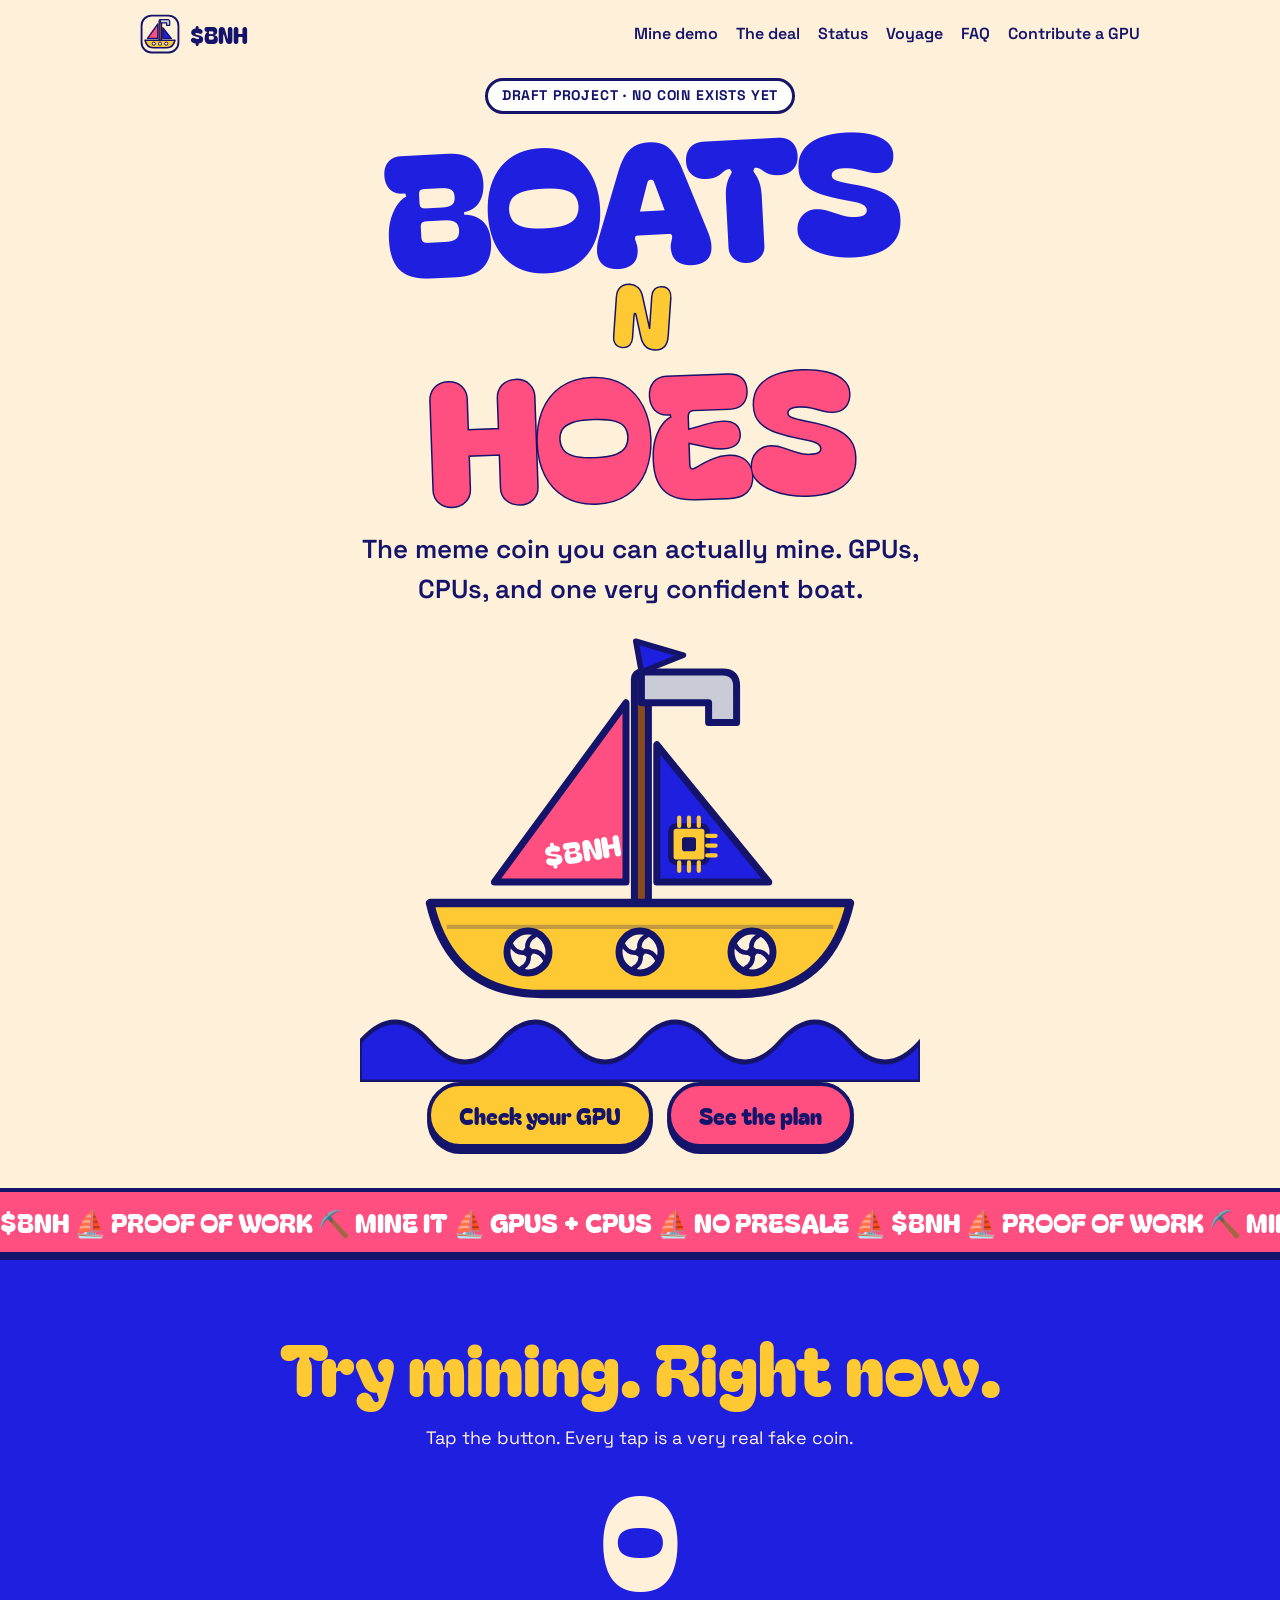
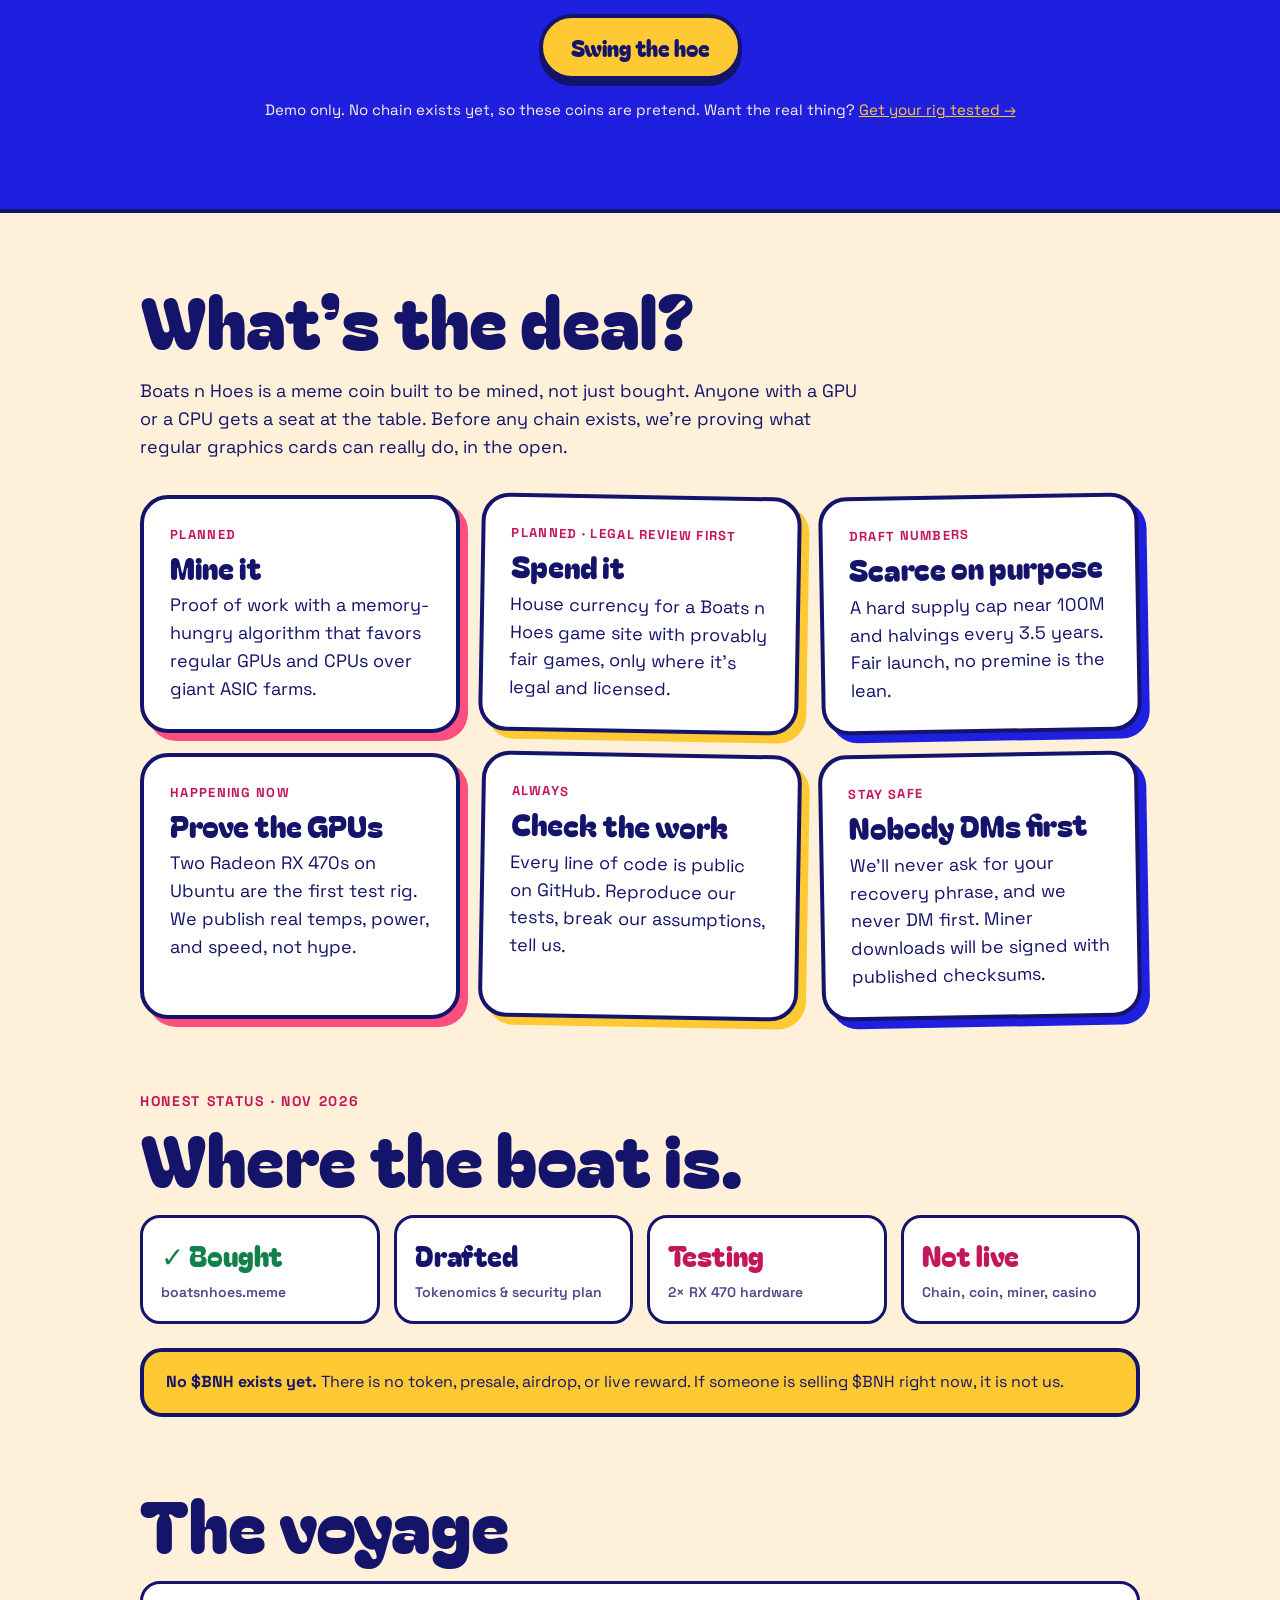
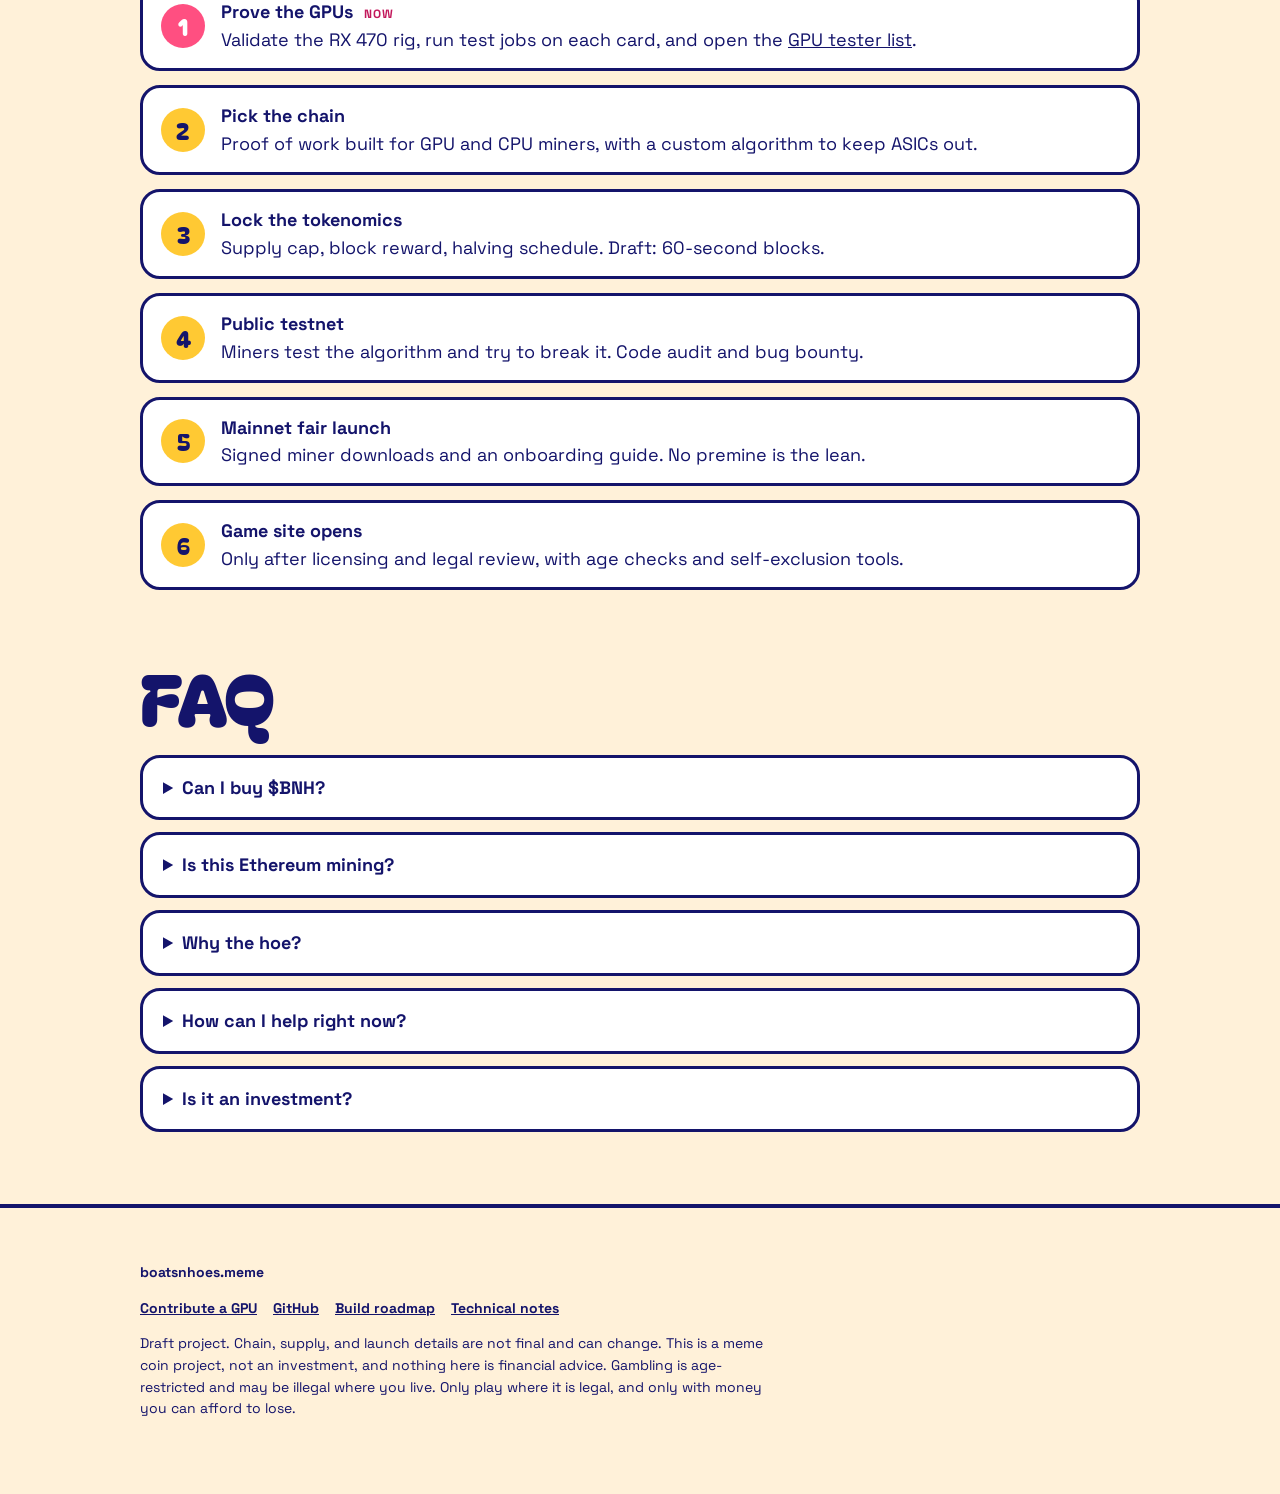
==== commit dfa4d834: "Bug sweep: valid HTML, WCAG AA contrast, accessible headline - Explicit button/input types; headline" ====
--- a/index.html
+++ b/index.html
@@ -27,7 +27,7 @@
 <a class="skip" href="#main">Skip to content</a>
 <header class="nav">
   <a class="brand" href="/" aria-label="Boats n Hoes home"><img src="/assets/mark.svg" alt="" width="40" height="40">$BNH</a>
-  <button class="menu" id="menubtn" aria-expanded="false" aria-controls="navlinks">Menu</button>
+  <button class="menu" id="menubtn" type="button" aria-expanded="false" aria-controls="navlinks">Menu</button>
   <nav class="links" id="navlinks" aria-label="Main">
     <a href="#mine">Mine demo</a><a href="#deal">The deal</a><a href="#status">Status</a><a href="#voyage">Voyage</a><a href="#faq">FAQ</a><a href="/contribute">Contribute a GPU</a>
   </nav>
@@ -36,7 +36,7 @@
 <main id="main">
 <section class="hero wrap" style="padding-top:10px;padding-bottom:0">
   <span class="badge">Draft project · no coin exists yet</span>
-  <h1 aria-label="Boats n Hoes"><span class="a">Boats</span><span class="n">n</span><span class="b">Hoes</span></h1>
+  <h1><span class="a">Boats</span> <span class="n">n</span> <span class="b">Hoes</span></h1>
   <p class="tag">The meme coin you can actually mine. GPUs, CPUs, and one very confident boat.</p>
   <div class="boat-stage">
     <svg class="boat" viewBox="0 0 400 300" role="img" aria-label="A boat with a garden-hoe mast, a $BNH sail, a GPU-chip jib, and GPU-fan portholes">
--- a/assets/site.css
+++ b/assets/site.css
@@ -1,10 +1,10 @@
 /* Boats N Hoes — shared theme (merged v1 $BNH brand + compute project) */
 :root{
-  --bg:#fff1d9;--text:#14146b;--blue:#1f1fe0;--pink:#ff4f81;--sun:#ffc933;--card:#ffffff;--line:#14146b;--muted:#4a4a8a;
+  --bg:#fff1d9;--text:#14146b;--blue:#1f1fe0;--pink:#ff4f81;--sun:#ffc933;--card:#ffffff;--line:#14146b;--muted:#4a4a8a;--pink-ink:#c2185b;--green:#13804a;
   --display:"Bagel Fat One","Arial Rounded MT Bold",Impact,sans-serif;
   --body:"Space Grotesk",system-ui,-apple-system,"Segoe UI",sans-serif;
 }
-@media (prefers-color-scheme:dark){:root{--bg:#0d0d5c;--text:#fff1d9;--card:#17178a;--line:#fff1d9;--muted:#c9c4f0}}
+@media (prefers-color-scheme:dark){:root{--bg:#0d0d5c;--text:#fff1d9;--card:#17178a;--line:#fff1d9;--muted:#c9c4f0;--pink-ink:#ff8fb0;--green:#5ee39a}}
 *,*::before,*::after{box-sizing:border-box}
 html{scroll-behavior:smooth}
 body{margin:0;background:var(--bg);color:var(--text);font-family:var(--body);font-size:18px;line-height:1.55;overflow-x:hidden;padding-bottom:env(safe-area-inset-bottom,0)}
@@ -27,7 +27,7 @@
 /* buttons */
 .btn{display:inline-flex;align-items:center;justify-content:center;gap:8px;font:inherit;font-family:var(--display);font-size:22px;text-decoration:none;background:var(--sun);color:#14146b;border:4px solid #14146b;border-radius:999px;padding:12px 28px;cursor:pointer;box-shadow:0 6px 0 #14146b;transition:transform .08s,box-shadow .08s;touch-action:manipulation}
 .btn:active{transform:translateY(5px);box-shadow:0 1px 0 #14146b}
-.btn.alt{background:var(--pink);color:#fff}
+.btn.alt{background:var(--pink);color:#14146b}
 .btn.ghost{background:var(--card);color:var(--text);border-color:var(--line);box-shadow:0 6px 0 var(--line);font-family:var(--body);font-weight:700;font-size:16px}
 .btn[disabled]{opacity:.6;cursor:progress}
 .actions{display:flex;flex-wrap:wrap;justify-content:center;gap:14px;margin-top:26px}
@@ -55,13 +55,13 @@
 section{padding:72px 0}
 h2{font-size:clamp(40px,8vw,72px);margin-bottom:24px}
 .lead{max-width:60ch}
-.kicker{font-weight:700;letter-spacing:.12em;text-transform:uppercase;font-size:14px;color:var(--pink);margin-bottom:10px}
+.kicker{font-weight:700;letter-spacing:.12em;text-transform:uppercase;font-size:14px;color:var(--pink-ink);margin-bottom:10px}
 
 /* mine demo */
 .mine{background:var(--blue);color:#fff1d9;border-block:4px solid var(--line);text-align:center}
 .mine h2{color:var(--sun)}
 .count{font-family:var(--display);font-size:clamp(56px,16vw,130px);line-height:1;margin:14px 0}
-.note{font-size:15px;opacity:.85;margin-top:18px}
+.note{font-size:15px;margin-top:18px}
 .pop{position:fixed;pointer-events:none;font-family:var(--display);color:var(--sun);font-size:28px;animation:pop .8s ease-out forwards;z-index:5}
 @keyframes pop{to{transform:translateY(-70px) scale(1.4);opacity:0}}
 
@@ -72,14 +72,14 @@
 .fact:nth-child(3n+3){box-shadow:8px 8px 0 var(--blue);transform:rotate(-1deg)}
 .fact h3{font-size:30px;margin-bottom:10px}
 .fact p{margin:0}
-.fact .tagline{display:block;font-weight:700;font-size:13px;letter-spacing:.1em;text-transform:uppercase;color:var(--pink);margin-bottom:8px}
+.fact .tagline{display:block;font-weight:700;font-size:13px;letter-spacing:.1em;text-transform:uppercase;color:var(--pink-ink);margin-bottom:8px}
 
 /* status */
 .status{display:grid;grid-template-columns:repeat(4,1fr);gap:14px;margin-top:10px}
 .stat{background:var(--card);border:3px solid var(--line);border-radius:20px;padding:16px 18px}
 .stat strong{display:block;font-family:var(--display);font-size:28px;font-weight:400}
 .stat span{font-size:14px;font-weight:600;color:var(--muted)}
-.stat.done strong{color:#1a9a55}.stat.wait strong{color:var(--pink)}
+.stat.done strong{color:var(--green)}.stat.wait strong{color:var(--pink-ink)}
 @media(max-width:760px){.status{grid-template-columns:repeat(2,1fr)}}
 .callout{border:4px solid var(--line);border-radius:22px;background:var(--sun);color:#14146b;padding:18px 22px;margin-top:24px;font-size:16px}
 
@@ -89,7 +89,7 @@
 .road li::before{content:counter(s);flex:none;display:grid;place-items:center;width:44px;height:44px;border-radius:50%;background:var(--sun);color:#14146b;font-family:var(--display);font-size:22px}
 .road li.now::before{background:var(--pink);color:#fff}
 .road b{display:block}
-.road small{display:inline-block;margin-left:6px;font-weight:700;font-size:12px;letter-spacing:.08em;text-transform:uppercase;color:var(--pink)}
+.road small{display:inline-block;margin-left:6px;font-weight:700;font-size:12px;letter-spacing:.08em;text-transform:uppercase;color:var(--pink-ink)}
 
 /* faq */
 .faq{display:grid;gap:12px}
@@ -135,3 +135,5 @@
 footer p{max-width:70ch}
 .footlinks{display:flex;flex-wrap:wrap;gap:16px;font-weight:700}
 @media (prefers-reduced-motion:reduce){.boat,.ticker div{animation:none}.pop{animation-duration:.01s}html{scroll-behavior:auto}}
+/* Navy outline on big pink headline words: keeps brand pink, adds legibility on cream */
+.hero h1 .b,.c-hero h1 span{-webkit-text-stroke:3px #14146b;paint-order:stroke fill}
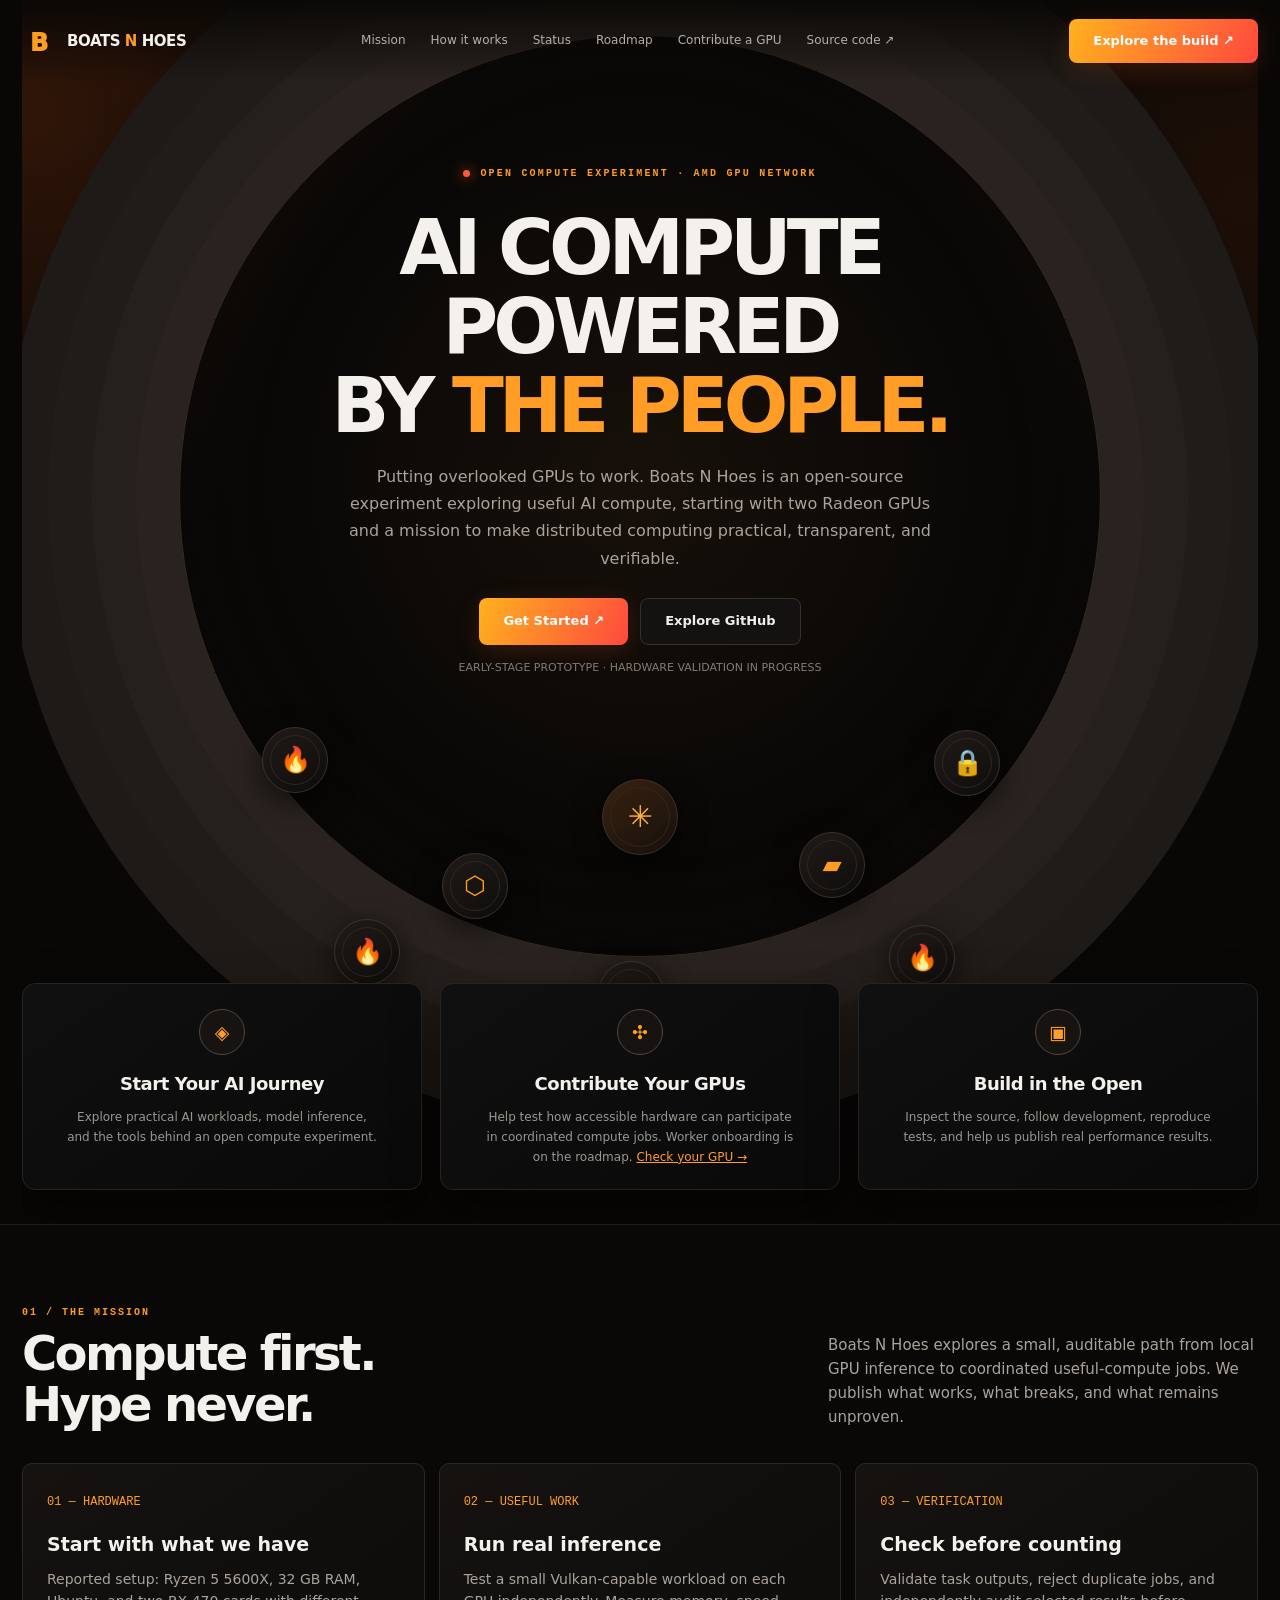
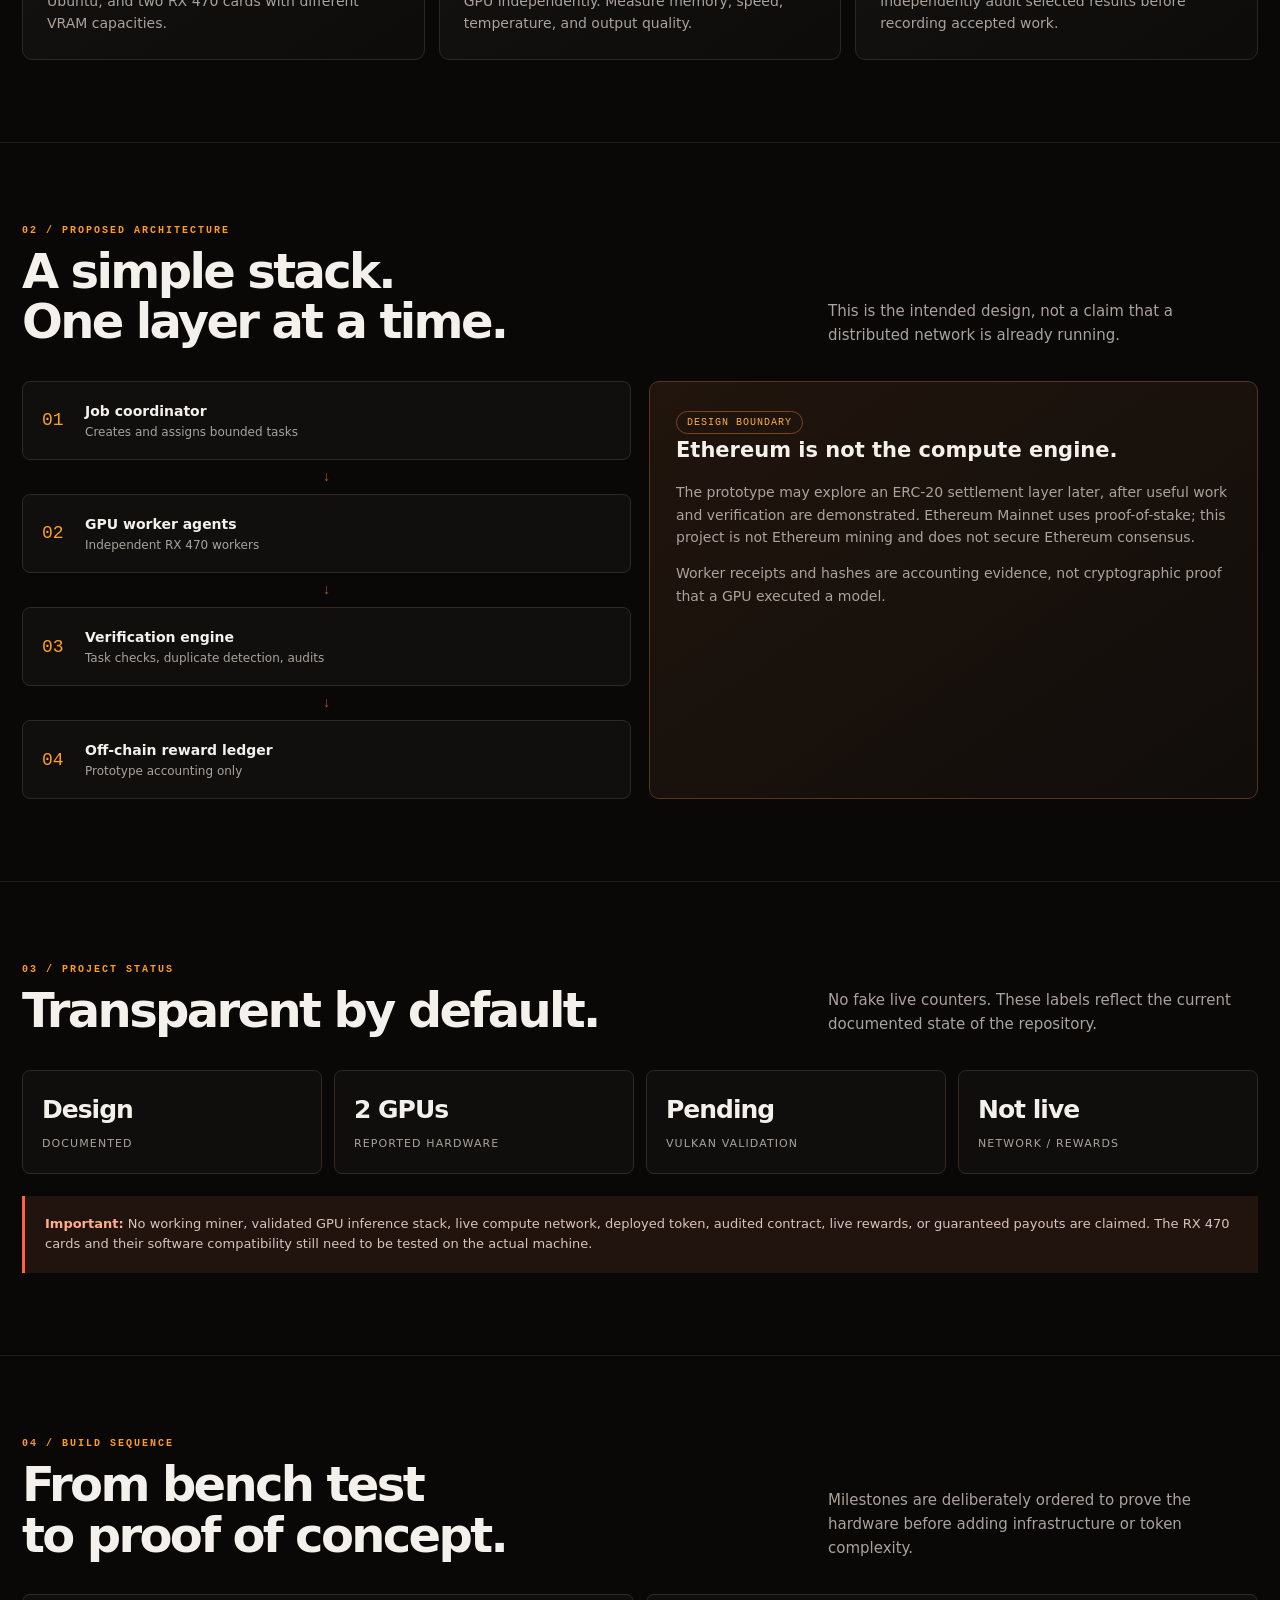
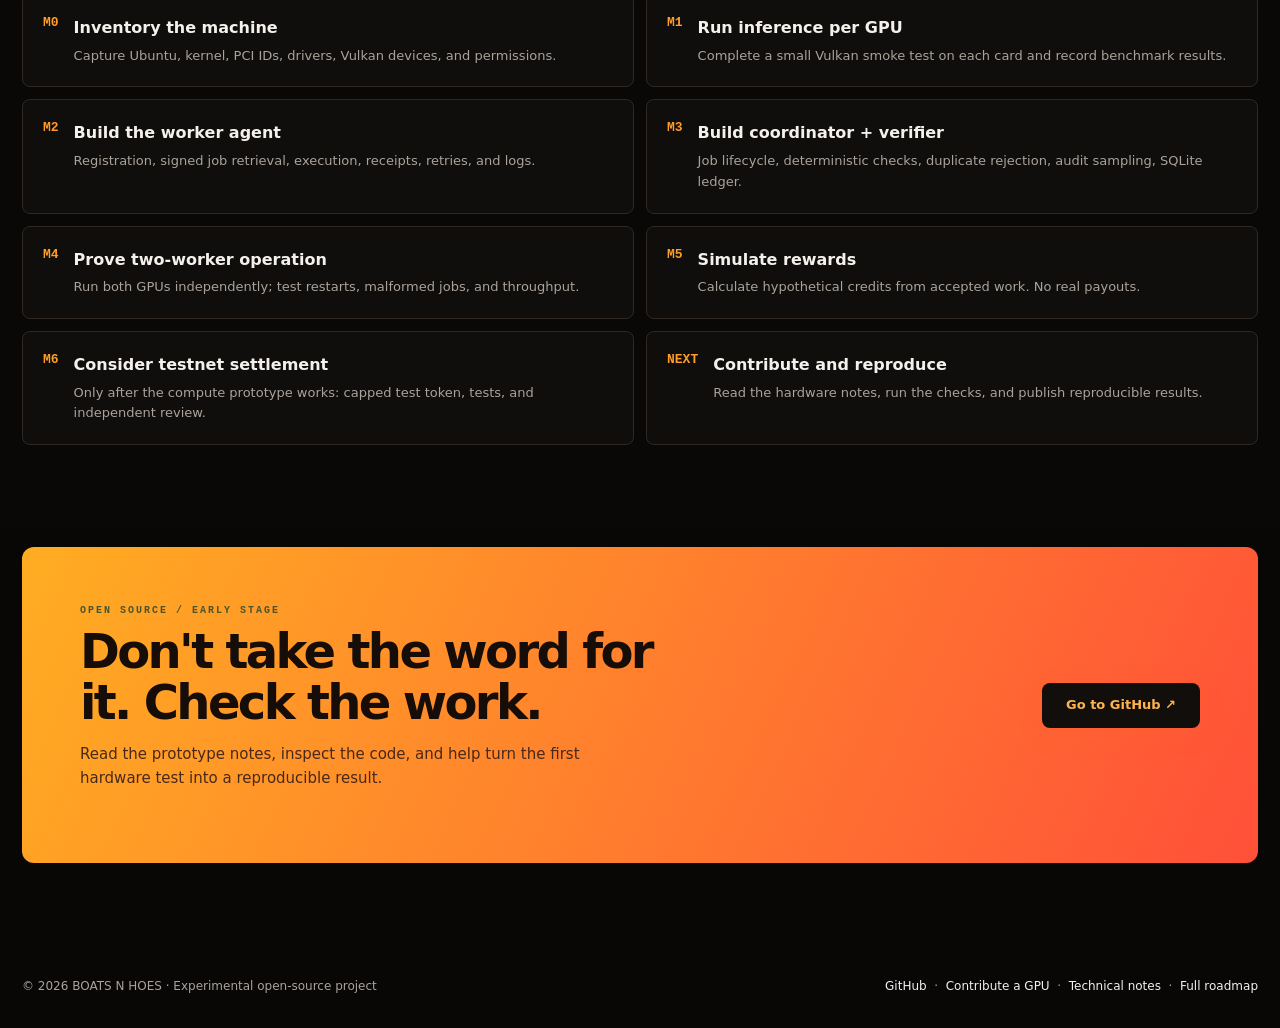
==== commit c4b42084: "Homepage: restore orange/black orbital design (version A) Restored from fcd11be as chosen by the own" ====
--- a/index.html
+++ b/index.html
@@ -1,164 +1,82 @@
-<!DOCTYPE html>
+<!doctype html>
 <html lang="en">
 <head>
 <meta charset="utf-8">
-<meta name="viewport" content="width=device-width, initial-scale=1, viewport-fit=cover">
-<title>Boats n Hoes ($BNH) — the meme coin you can actually mine</title>
-<meta name="description" content="Boats n Hoes ($BNH): a draft proof-of-work meme coin built for regular GPUs and CPUs. Step one: prove the hardware. Join the GPU tester list.">
-<meta name="theme-color" content="#fff1d9">
+<meta name="viewport" content="width=device-width,initial-scale=1">
+<meta name="theme-color" content="#090705">
+<meta name="description" content="Boats N Hoes is an experimental open-source project exploring useful AI compute on older AMD GPUs.">
 <link rel="icon" type="image/svg+xml" href="/favicon.svg">
-<link rel="apple-touch-icon" href="/assets/apple-touch-icon.png">
-<link rel="canonical" href="https://boatsnhoes.meme/">
 <meta property="og:type" content="website">
-<meta property="og:url" content="https://boatsnhoes.meme/">
-<meta property="og:title" content="Boats n Hoes ($BNH)">
-<meta property="og:description" content="The meme coin you can actually mine. GPUs, CPUs, and one very confident boat.">
-<meta property="og:image" content="https://boatsnhoes.meme/assets/og-image.png">
+<meta property="og:title" content="BOATS N HOES — Useful Compute, No Bullshit">
+<meta property="og:description" content="An open-source experiment in useful AI compute, starting with two AMD Radeon RX 470 GPUs.">
+<meta property="og:image" content="https://boatsnhoes.meme/assets/og-home.png">
 <meta property="og:image:width" content="1200"><meta property="og:image:height" content="630">
-<meta property="og:image:alt" content="A cartoon boat with a garden-hoe mast and GPU-fan portholes next to the words Boats N Hoes">
 <meta name="twitter:card" content="summary_large_image">
-<meta name="twitter:image" content="https://boatsnhoes.meme/assets/og-image.png">
-<link rel="preconnect" href="https://fonts.googleapis.com">
-<link rel="preconnect" href="https://fonts.gstatic.com" crossorigin>
-<link href="https://fonts.googleapis.com/css2?family=Bagel+Fat+One&family=Space+Grotesk:wght@400;600;700&display=swap" rel="stylesheet">
-<link rel="stylesheet" href="/assets/site.css">
+<meta name="twitter:image" content="https://boatsnhoes.meme/assets/og-home.png">
+
+<title>BOATS N HOES — AI Compute for the People</title>
+<style>
+:root{--bg:#080706;--panel:#0d0d0d;--ink:#f4f1ed;--muted:#aaa29b;--line:#292421;--acid:#ff9c22;--orange:#ff4d32;--max:1240px}
+*{box-sizing:border-box}html{scroll-behavior:smooth}body{margin:0;background:#090705;color:var(--ink);font:15px/1.6 Inter,ui-sans-serif,system-ui,-apple-system,BlinkMacSystemFont,"Segoe UI",sans-serif}a{color:inherit}button{font:inherit}.wrap{width:min(var(--max),calc(100% - 44px));margin:auto}
+.top{position:absolute;top:0;left:0;right:0;z-index:5;background:linear-gradient(180deg,#090705ef,transparent)}.nav{height:82px;display:flex;align-items:center;justify-content:space-between;gap:24px}.brand{display:flex;align-items:center;gap:11px;text-decoration:none;font-weight:800;letter-spacing:-.03em;font-size:15px}.mark{width:34px;height:34px;display:grid;place-items:center;color:#ff9c22;font-size:24px;font-weight:950}.links{display:flex;gap:25px;align-items:center}.links a{text-decoration:none;color:#b6aea7;font-size:12px}.links a:hover{color:#fff}.navcta,.btn{display:inline-flex;align-items:center;justify-content:center;padding:12px 24px;border-radius:8px;text-decoration:none;font-weight:750;font-size:13px;border:0;background:linear-gradient(115deg,#ffb21e,#ff493e);color:#fff;box-shadow:0 6px 25px #ff62252b;transition:.2s}.navcta:hover,.btn:hover{transform:translateY(-2px);filter:brightness(1.08)}.btn.secondary{background:#141211;border:1px solid #39302a;color:#eee;box-shadow:none}.menu{display:none;background:#171311;border:1px solid #39302a;color:#eee;border-radius:7px;padding:8px 11px}
+.hero{position:relative;isolation:isolate;min-height:720px;padding:160px 0 34px;display:flex;flex-direction:column;align-items:center;text-align:center;overflow:hidden}.hero:before{content:"";position:absolute;z-index:-2;inset:0 0 120px;background:radial-gradient(ellipse at 50% 43%,#17100a 0%,#080706 43%,transparent 73%),radial-gradient(ellipse at 0% 10%,#7c310d55,transparent 31%),radial-gradient(ellipse at 100% 18%,#5b260d40,transparent 28%)}.hero:after{content:"";position:absolute;z-index:-1;width:min(920px,100vw);aspect-ratio:1;border:1px solid #342b25;border-radius:50%;top:35px;left:50%;transform:translateX(-50%);box-shadow:0 0 0 43px #29221e,0 0 0 87px #25201d,0 0 0 131px #211c19,0 0 0 175px #1e1a17;pointer-events:none}
+.hero-copy{position:relative;z-index:2;max-width:700px}.eyebrow{color:#ff9b22;font:750 10px/1.4 ui-monospace,monospace;letter-spacing:.22em;text-transform:uppercase;display:inline-flex;align-items:center;gap:10px}.dot{width:7px;height:7px;border-radius:50%;background:#ff593a;box-shadow:0 0 14px #ff593a}h1{font-size:clamp(48px,6.4vw,76px);line-height:1.04;letter-spacing:-.065em;margin:24px 0 18px;font-weight:850}h1 span{color:#ff9d26}.lede{max-width:590px;margin:0 auto;color:#aaa39d;font-size:16px;line-height:1.7}.actions{display:flex;justify-content:center;flex-wrap:wrap;gap:12px;margin-top:26px}.note{color:#827b74;font-size:11px;margin-top:14px}
+.orbit-stage{position:relative;width:min(900px,100%);height:300px;margin:4px auto 0;z-index:1}.orbit-node{position:absolute;width:66px;height:66px;border-radius:50%;border:1px solid #39312b;background:linear-gradient(145deg,#211b17,#0d0c0b);display:grid;place-items:center;color:#ff9a22;box-shadow:0 8px 28px #0009;font-size:25px}.orbit-node:after{content:"";position:absolute;inset:7px;border:1px solid #302720;border-radius:50%}.orbit-node.n1{left:8%;top:12%}.orbit-node.n2{right:10%;top:13%}.orbit-node.n3{left:28%;top:54%}.orbit-node.n4{right:25%;top:47%}.orbit-node.n5{left:16%;bottom:2%}.orbit-node.n6{right:15%;bottom:0}.orbit-node.n7{left:49%;bottom:-12%;transform:translateX(-50%)}.orbit-node span{position:relative;z-index:1}.orbit-node.core{width:76px;height:76px;left:50%;top:42%;transform:translate(-50%,-50%);background:linear-gradient(145deg,#3a2110,#16100c);color:#ffb12c;font-size:30px}
+.feature-row{position:relative;z-index:3;width:100%;display:grid;grid-template-columns:repeat(3,1fr);gap:18px;margin-top:-8px}.feature{min-height:200px;padding:25px 23px 22px;border:1px solid #262321;border-radius:13px;background:linear-gradient(145deg,#101010,#090909);box-shadow:0 18px 45px #0008;text-align:center}.feature-icon{width:46px;height:46px;margin:0 auto 15px;border:1px solid #51463c;border-radius:50%;display:grid;place-items:center;color:#ff9d28;font-size:19px;background:#171310}.feature h3{font-size:18px;margin:0 0 9px;letter-spacing:-.025em}.feature p{max-width:310px;margin:0 auto;color:#9c9690;font-size:12px;line-height:1.65}
+.section{padding:82px 0;border-top:1px solid #211d19;background:#090807}.section-head{display:flex;justify-content:space-between;align-items:end;gap:30px;margin-bottom:34px}.kicker{color:#ff9a27;font:800 10px ui-monospace,monospace;letter-spacing:.2em;text-transform:uppercase}h2{font-size:clamp(32px,4vw,48px);line-height:1.05;letter-spacing:-.055em;margin:10px 0 0}.section-head p{max-width:430px;color:var(--muted);margin:0}.grid{display:grid;grid-template-columns:repeat(3,1fr);gap:14px}.card{background:linear-gradient(145deg,#151210,#0d0c0b);border:1px solid #2d2722;border-radius:10px;padding:24px}.num{font:12px ui-monospace,monospace;color:#ff9d27}.card h3{font-size:19px;margin:17px 0 8px}.card p{color:var(--muted);font-size:14px;margin:0}.architecture{display:grid;grid-template-columns:1fr 1fr;gap:18px}.stack{display:grid;gap:9px}.layer{display:flex;align-items:center;gap:15px;padding:17px 19px;border:1px solid #302822;background:#110f0d;border-radius:8px}.layer b{font-size:14px}.layer small{display:block;color:var(--muted);font-size:12px}.layer .symbol{color:#ff9d27;font:18px ui-monospace,monospace;width:28px}.down{text-align:center;color:#a65a24;font:14px ui-monospace,monospace}.aside{padding:26px;border:1px solid #57351e;border-radius:10px;background:linear-gradient(145deg,#21150d,#100d0b)}.aside h3{margin:0 0 10px;font-size:21px}.aside p{color:var(--muted);font-size:14px}.pill{display:inline-block;border:1px solid #78451f;color:#ffad45;border-radius:100px;padding:5px 10px;font:10px ui-monospace,monospace;letter-spacing:.1em;text-transform:uppercase}.statusgrid{display:grid;grid-template-columns:repeat(4,1fr);gap:12px}.stat{padding:19px;border:1px solid #302822;background:#100e0c;border-radius:8px}.stat strong{display:block;font-size:25px;letter-spacing:-.04em}.stat span{font-size:11px;color:var(--muted);text-transform:uppercase;letter-spacing:.1em}.roadmap{display:grid;grid-template-columns:repeat(2,1fr);gap:12px}.step{display:flex;gap:15px;padding:20px;border:1px solid #302822;border-radius:8px;background:#100e0c}.step .n{font:800 13px ui-monospace,monospace;color:#ff9d27}.step h3{font-size:16px;margin:0 0 5px}.step p{font-size:13px;color:var(--muted);margin:0}.warning{border-left:3px solid #ff633a;padding:18px 20px;background:#21140f;color:#d6c5bb;font-size:13px;margin-top:22px}.warning b{color:#ffad8e}.cta{padding:58px;border-radius:12px;background:linear-gradient(115deg,#ffad22,#ff5039);color:#160d08;display:flex;justify-content:space-between;align-items:center;gap:30px}.cta h2{max-width:620px}.cta p{max-width:500px;color:#482819}.cta .btn{background:#120e0b;color:#ffb34b;border-color:#120e0b;white-space:nowrap}footer{padding:32px 0;color:var(--muted);font-size:12px;background:#080706}.foot{display:flex;justify-content:space-between;gap:20px;flex-wrap:wrap}.foot a{color:var(--ink);text-decoration:none}
+@media(max-width:800px){.orbit-node.n7{bottom:2%}.hero{min-height:0;padding:130px 0 35px}.orbit-stage{height:250px}.feature-row{grid-template-columns:1fr;max-width:520px;margin-top:0}.feature{min-height:0}.grid{grid-template-columns:1fr}.architecture{grid-template-columns:1fr}.statusgrid{grid-template-columns:repeat(2,1fr)}.section-head{display:block}.section-head p{margin-top:15px}.cta{padding:32px;display:block}.cta .btn{margin-top:12px}}
+@media(max-width:620px){.wrap{width:min(var(--max),calc(100% - 28px))}.links{display:none;position:absolute;top:72px;left:0;right:0;background:#090705;padding:18px 22px 24px;border-bottom:1px solid #302822;flex-direction:column;align-items:flex-start}.links.open{display:flex}.menu{display:block}.navcta{display:none}.hero{padding-top:116px}.lede{font-size:14px}.orbit-stage{height:210px;width:calc(100% + 16px);margin-left:-8px}.orbit-node{width:49px;height:49px;font-size:19px}.orbit-node.core{width:60px;height:60px}.orbit-node.n1{left:4%}.orbit-node.n2{right:4%}.orbit-node.n3{left:23%}.orbit-node.n4{right:20%}.orbit-node.n5{left:10%}.orbit-node.n6{right:9%}.feature-row{gap:10px}.roadmap{grid-template-columns:1fr}.section{padding:58px 0}.nav{height:70px}}
+</style>
 </head>
 <body>
-<a class="skip" href="#main">Skip to content</a>
-<header class="nav">
-  <a class="brand" href="/" aria-label="Boats n Hoes home"><img src="/assets/mark.svg" alt="" width="40" height="40">$BNH</a>
-  <button class="menu" id="menubtn" type="button" aria-expanded="false" aria-controls="navlinks">Menu</button>
-  <nav class="links" id="navlinks" aria-label="Main">
-    <a href="#mine">Mine demo</a><a href="#deal">The deal</a><a href="#status">Status</a><a href="#voyage">Voyage</a><a href="#faq">FAQ</a><a href="/contribute">Contribute a GPU</a>
-  </nav>
-</header>
-
-<main id="main">
-<section class="hero wrap" style="padding-top:10px;padding-bottom:0">
-  <span class="badge">Draft project · no coin exists yet</span>
-  <h1><span class="a">Boats</span> <span class="n">n</span> <span class="b">Hoes</span></h1>
-  <p class="tag">The meme coin you can actually mine. GPUs, CPUs, and one very confident boat.</p>
-  <div class="boat-stage">
-    <svg class="boat" viewBox="0 0 400 300" role="img" aria-label="A boat with a garden-hoe mast, a $BNH sail, a GPU-chip jib, and GPU-fan portholes">
-  <!-- hoe mast -->
-  <rect x="196" y="40" width="10" height="170" rx="5" fill="#8a4b1f" stroke="#14146b" stroke-width="5"/>
-  <path d="M201 40 h58 q10 0 10 10 v26 h-20 v-14 h-48z" fill="#c9ccd6" stroke="#14146b" stroke-width="5" stroke-linejoin="round"/>
-  <!-- main sail -->
-  <path d="M190 62 L190 190 L96 190 Z" fill="#ff4f81" stroke="#14146b" stroke-width="5" stroke-linejoin="round"/>
-  <text x="160" y="176" font-family="Bagel Fat One, Archivo Black, Impact, sans-serif" font-size="21" fill="#fff" text-anchor="middle" transform="rotate(-9 160 176)">$BNH</text>
-  <!-- GPU-chip jib -->
-  <path d="M212 92 L212 190 L292 190 Z" fill="#1f1fe0" stroke="#14146b" stroke-width="5" stroke-linejoin="round"/>
-  <rect x="222" y="150" width="26" height="26" rx="4" fill="#ffc933" stroke="#14146b" stroke-width="4"/>
-  <rect x="230" y="158" width="10" height="10" rx="2" fill="#14146b"/>
-  <path d="M228 144v6M235 144v6M242 144v6M228 176v6M235 176v6M242 176v6M248 157h6M248 164h6M248 171h6" stroke="#ffc933" stroke-width="3" stroke-linecap="round"/>
-  <!-- flag -->
-  <path d="M201 40 l-4 -22 l34 10z" fill="#1f1fe0" stroke="#14146b" stroke-width="4" stroke-linejoin="round"/>
-  <!-- hull with GPU-fan portholes -->
-  <path d="M50 205 H350 Q335 270 270 270 H130 Q65 270 50 205Z" fill="#ffc933" stroke="#14146b" stroke-width="6" stroke-linejoin="round"/>
-  <path d="M62 222 H338" stroke="#14146b" stroke-width="3" opacity=".25"/>
-  <circle cx="120" cy="240" r="15" fill="#fff1d9" stroke="#14146b" stroke-width="5"/><path d="M120 240 q8.2 -2.2 12.0 5.2" fill="none" stroke="#14146b" stroke-width="3.2" stroke-linecap="round" transform="rotate(0 120 240)"/><path d="M120 240 q8.2 -2.2 12.0 5.2" fill="none" stroke="#14146b" stroke-width="3.2" stroke-linecap="round" transform="rotate(90 120 240)"/><path d="M120 240 q8.2 -2.2 12.0 5.2" fill="none" stroke="#14146b" stroke-width="3.2" stroke-linecap="round" transform="rotate(180 120 240)"/><path d="M120 240 q8.2 -2.2 12.0 5.2" fill="none" stroke="#14146b" stroke-width="3.2" stroke-linecap="round" transform="rotate(270 120 240)"/><circle cx="120" cy="240" r="3.5" fill="#14146b"/><circle cx="200" cy="240" r="15" fill="#fff1d9" stroke="#14146b" stroke-width="5"/><path d="M200 240 q8.2 -2.2 12.0 5.2" fill="none" stroke="#14146b" stroke-width="3.2" stroke-linecap="round" transform="rotate(0 200 240)"/><path d="M200 240 q8.2 -2.2 12.0 5.2" fill="none" stroke="#14146b" stroke-width="3.2" stroke-linecap="round" transform="rotate(90 200 240)"/><path d="M200 240 q8.2 -2.2 12.0 5.2" fill="none" stroke="#14146b" stroke-width="3.2" stroke-linecap="round" transform="rotate(180 200 240)"/><path d="M200 240 q8.2 -2.2 12.0 5.2" fill="none" stroke="#14146b" stroke-width="3.2" stroke-linecap="round" transform="rotate(270 200 240)"/><circle cx="200" cy="240" r="3.5" fill="#14146b"/><circle cx="280" cy="240" r="15" fill="#fff1d9" stroke="#14146b" stroke-width="5"/><path d="M280 240 q8.2 -2.2 12.0 5.2" fill="none" stroke="#14146b" stroke-width="3.2" stroke-linecap="round" transform="rotate(0 280 240)"/><path d="M280 240 q8.2 -2.2 12.0 5.2" fill="none" stroke="#14146b" stroke-width="3.2" stroke-linecap="round" transform="rotate(90 280 240)"/><path d="M280 240 q8.2 -2.2 12.0 5.2" fill="none" stroke="#14146b" stroke-width="3.2" stroke-linecap="round" transform="rotate(180 280 240)"/><path d="M280 240 q8.2 -2.2 12.0 5.2" fill="none" stroke="#14146b" stroke-width="3.2" stroke-linecap="round" transform="rotate(270 280 240)"/><circle cx="280" cy="240" r="3.5" fill="#14146b"/>
-</svg>
-    <svg class="waves" viewBox="0 0 800 80" preserveAspectRatio="none" aria-hidden="true">
-      <path d="M0 40 Q50 0 100 40 T200 40 T300 40 T400 40 T500 40 T600 40 T700 40 T800 40 V80 H0Z" fill="#1f1fe0" stroke="#14146b" stroke-width="5"/>
-    </svg>
-  </div>
-  <div class="actions" style="margin:0 0 40px"><a class="btn" href="/contribute">Check your GPU</a><a class="btn alt" href="#voyage">See the plan</a></div>
+<header class="top"><div class="wrap nav">
+<a class="brand" href="#top" aria-label="Boats N Hoes home"><span class="mark">B</span><span>BOATS <span style="color:var(--acid)">N</span> HOES</span></a>
+<nav class="links" id="navlinks" aria-label="Main navigation"><a href="#mission">Mission</a><a href="#architecture">How it works</a><a href="#status">Status</a><a href="#roadmap">Roadmap</a><a href="/contribute">Contribute a GPU</a><a href="https://github.com/turnflockoff/Boatsnhoes.meme">Source code ↗</a></nav>
+<a class="navcta" href="https://github.com/turnflockoff/Boatsnhoes.meme">Explore the build ↗</a><button class="menu" id="menubtn" type="button" aria-label="Toggle navigation" aria-expanded="false">Menu</button>
+</div></header>
+<main id="top">
+<section class="wrap hero">
+<div class="hero-copy">
+<div class="eyebrow"><span class="dot"></span> OPEN COMPUTE EXPERIMENT · AMD GPU NETWORK</div>
+<h1>AI COMPUTE POWERED<br>BY <span>THE PEOPLE.</span></h1>
+<p class="lede">Putting overlooked GPUs to work. Boats N Hoes is an open-source experiment exploring useful AI compute, starting with two Radeon GPUs and a mission to make distributed computing practical, transparent, and verifiable.</p>
+<div class="actions"><a class="btn" href="#roadmap">Get Started ↗</a><a class="btn secondary" href="https://github.com/turnflockoff/Boatsnhoes.meme">Explore GitHub</a></div>
+<p class="note">EARLY-STAGE PROTOTYPE · HARDWARE VALIDATION IN PROGRESS</p>
+</div>
+<div class="orbit-stage" role="img" aria-label="Illustration of a distributed GPU compute network">
+<div class="orbit-node n1"><span>🔥</span></div><div class="orbit-node n2"><span>🔒</span></div><div class="orbit-node n3"><span>⬡</span></div><div class="orbit-node n4"><span>▰</span></div><div class="orbit-node n5"><span>🔥</span></div><div class="orbit-node n6"><span>🔥</span></div><div class="orbit-node n7"><span>▥</span></div><div class="orbit-node core"><span>✳</span></div>
+</div>
+<div class="feature-row">
+<article class="feature"><div class="feature-icon">◈</div><h3>Start Your AI Journey</h3><p>Explore practical AI workloads, model inference, and the tools behind an open compute experiment.</p></article>
+<article class="feature"><div class="feature-icon">✣</div><h3>Contribute Your GPUs</h3><p>Help test how accessible hardware can participate in coordinated compute jobs. Worker onboarding is on the roadmap. <a href="/contribute" style="color:#ff9d27">Check your GPU →</a></p></article>
+<article class="feature"><div class="feature-icon">▣</div><h3>Build in the Open</h3><p>Inspect the source, follow development, reproduce tests, and help us publish real performance results.</p></article>
+</div>
 </section>
-
-<div class="ticker" aria-hidden="true"><div>
-  $BNH ⛵ PROOF OF WORK ⛏️ MINE IT ⛵ GPUS + CPUS ⛵ NO PRESALE ⛵ $BNH ⛵ PROOF OF WORK ⛏️ MINE IT ⛵ GPUS + CPUS ⛵ NO PRESALE ⛵&nbsp;
-  $BNH ⛵ PROOF OF WORK ⛏️ MINE IT ⛵ GPUS + CPUS ⛵ NO PRESALE ⛵ $BNH ⛵ PROOF OF WORK ⛏️ MINE IT ⛵ GPUS + CPUS ⛵ NO PRESALE ⛵&nbsp;
-</div></div>
-
-<section class="mine" id="mine">
-  <div class="wrap">
-    <h2>Try mining. Right now.</h2>
-    <p>Tap the button. Every tap is a very real fake coin.</p>
-    <div class="count" id="count" aria-live="polite">0</div>
-    <button class="btn" id="hoe" type="button">Swing the hoe</button>
-    <p class="note">Demo only. No chain exists yet, so these coins are pretend. Want the real thing? <a href="/contribute" style="color:#ffc933">Get your rig tested →</a></p>
-  </div>
-</section>
-
-<section id="deal">
-  <div class="wrap">
-    <h2>What’s the deal?</h2>
-    <p class="lead">Boats n Hoes is a meme coin built to be mined, not just bought. Anyone with a GPU or a CPU gets a seat at the table. Before any chain exists, we're proving what regular graphics cards can really do, in the open.</p>
-    <div class="facts" style="margin-top:34px">
-      <div class="fact"><span class="tagline">Planned</span><h3>Mine it</h3><p>Proof of work with a memory-hungry algorithm that favors regular GPUs and CPUs over giant ASIC farms.</p></div>
-      <div class="fact"><span class="tagline">Planned · legal review first</span><h3>Spend it</h3><p>House currency for a Boats n Hoes game site with provably fair games, only where it's legal and licensed.</p></div>
-      <div class="fact"><span class="tagline">Draft numbers</span><h3>Scarce on purpose</h3><p>A hard supply cap near 100M and halvings every 3.5 years. Fair launch, no premine is the lean.</p></div>
-      <div class="fact"><span class="tagline">Happening now</span><h3>Prove the GPUs</h3><p>Two Radeon RX 470s on Ubuntu are the first test rig. We publish real temps, power, and speed, not hype.</p></div>
-      <div class="fact"><span class="tagline">Always</span><h3>Check the work</h3><p>Every line of code is public on GitHub. Reproduce our tests, break our assumptions, tell us.</p></div>
-      <div class="fact"><span class="tagline">Stay safe</span><h3>Nobody DMs first</h3><p>We'll never ask for your recovery phrase, and we never DM first. Miner downloads will be signed with published checksums.</p></div>
-    </div>
-  </div>
-</section>
-
-<section id="status" style="padding-top:0">
-  <div class="wrap">
-    <div class="kicker">Honest status · Nov 2026</div>
-    <h2>Where the boat is.</h2>
-    <div class="status">
-      <div class="stat done"><strong>✓ Bought</strong><span>boatsnhoes.meme</span></div>
-      <div class="stat"><strong>Drafted</strong><span>Tokenomics &amp; security plan</span></div>
-      <div class="stat wait"><strong>Testing</strong><span>2× RX 470 hardware</span></div>
-      <div class="stat wait"><strong>Not live</strong><span>Chain, coin, miner, casino</span></div>
-    </div>
-    <div class="callout"><b>No $BNH exists yet.</b> There is no token, presale, airdrop, or live reward. If someone is selling $BNH right now, it is not us.</div>
-  </div>
-</section>
-
-<section id="voyage" style="padding-top:0">
-  <div class="wrap">
-    <h2>The voyage</h2>
-    <ol class="road">
-      <li class="now"><span><b>Prove the GPUs <small>Now</small></b>Validate the RX 470 rig, run test jobs on each card, and open the <a href="/contribute">GPU tester list</a>.</span></li>
-      <li><span><b>Pick the chain</b>Proof of work built for GPU and CPU miners, with a custom algorithm to keep ASICs out.</span></li>
-      <li><span><b>Lock the tokenomics</b>Supply cap, block reward, halving schedule. Draft: 60-second blocks.</span></li>
-      <li><span><b>Public testnet</b>Miners test the algorithm and try to break it. Code audit and bug bounty.</span></li>
-      <li><span><b>Mainnet fair launch</b>Signed miner downloads and an onboarding guide. No premine is the lean.</span></li>
-      <li><span><b>Game site opens</b>Only after licensing and legal review, with age checks and self-exclusion tools.</span></li>
-    </ol>
-  </div>
-</section>
-
-<section id="faq" style="padding-top:0">
-  <div class="wrap">
-    <h2>FAQ</h2>
-    <div class="faq">
-      <details><summary>Can I buy $BNH?</summary><p>No. It doesn't exist yet. When it launches, the plan is a fair launch you mine, not a presale.</p></details>
-      <details><summary>Is this Ethereum mining?</summary><p>No. Ethereum switched to proof of stake in 2022 and can't be mined. $BNH is planned as its own proof-of-work chain.</p></details>
-      <details><summary>Why the hoe?</summary><p>It's a garden hoe. You mine with it. The boat holds the hoe. Please don't overthink the boat.</p></details>
-      <details><summary>How can I help right now?</summary><p>Run the 10-second GPU check and the Linux commands on the <a href="/contribute">contributor page</a>, then join the tester list.</p></details>
-      <details><summary>Is it an investment?</summary><p>No. It's a meme coin project in draft. Nothing here is financial advice, and there are no promised returns, payouts, or prices.</p></details>
-    </div>
-  </div>
-</section>
+<section class="section" id="mission"><div class="wrap"><div class="section-head"><div><div class="kicker">01 / The mission</div><h2>Compute first.<br>Hype never.</h2></div><p>Boats N Hoes explores a small, auditable path from local GPU inference to coordinated useful-compute jobs. We publish what works, what breaks, and what remains unproven.</p></div>
+<div class="grid"><article class="card"><span class="num">01 — HARDWARE</span><h3>Start with what we have</h3><p>Reported setup: Ryzen 5 5600X, 32 GB RAM, Ubuntu, and two RX 470 cards with different VRAM capacities.</p></article><article class="card"><span class="num">02 — USEFUL WORK</span><h3>Run real inference</h3><p>Test a small Vulkan-capable workload on each GPU independently. Measure memory, speed, temperature, and output quality.</p></article><article class="card"><span class="num">03 — VERIFICATION</span><h3>Check before counting</h3><p>Validate task outputs, reject duplicate jobs, and independently audit selected results before recording accepted work.</p></article></div></div></section>
+<section class="section" id="architecture"><div class="wrap"><div class="section-head"><div><div class="kicker">02 / Proposed architecture</div><h2>A simple stack.<br>One layer at a time.</h2></div><p>This is the intended design, not a claim that a distributed network is already running.</p></div>
+<div class="architecture"><div class="stack">
+<div class="layer"><span class="symbol">01</span><div><b>Job coordinator</b><small>Creates and assigns bounded tasks</small></div></div><div class="down">↓</div>
+<div class="layer"><span class="symbol">02</span><div><b>GPU worker agents</b><small>Independent RX 470 workers</small></div></div><div class="down">↓</div>
+<div class="layer"><span class="symbol">03</span><div><b>Verification engine</b><small>Task checks, duplicate detection, audits</small></div></div><div class="down">↓</div>
+<div class="layer"><span class="symbol">04</span><div><b>Off-chain reward ledger</b><small>Prototype accounting only</small></div></div></div>
+<aside class="aside"><span class="pill">Design boundary</span><h3>Ethereum is not the compute engine.</h3><p>The prototype may explore an ERC-20 settlement layer later, after useful work and verification are demonstrated. Ethereum Mainnet uses proof-of-stake; this project is not Ethereum mining and does not secure Ethereum consensus.</p><p>Worker receipts and hashes are accounting evidence, not cryptographic proof that a GPU executed a model.</p></aside></div></div></section>
+<section class="section" id="status"><div class="wrap"><div class="section-head"><div><div class="kicker">03 / Project status</div><h2>Transparent by default.</h2></div><p>No fake live counters. These labels reflect the current documented state of the repository.</p></div>
+<div class="statusgrid"><div class="stat"><strong>Design</strong><span>Documented</span></div><div class="stat"><strong>2 GPUs</strong><span>Reported hardware</span></div><div class="stat"><strong>Pending</strong><span>Vulkan validation</span></div><div class="stat"><strong>Not live</strong><span>Network / rewards</span></div></div>
+<div class="warning"><b>Important:</b> No working miner, validated GPU inference stack, live compute network, deployed token, audited contract, live rewards, or guaranteed payouts are claimed. The RX 470 cards and their software compatibility still need to be tested on the actual machine.</div></div></section>
+<section class="section" id="roadmap"><div class="wrap"><div class="section-head"><div><div class="kicker">04 / Build sequence</div><h2>From bench test<br>to proof of concept.</h2></div><p>Milestones are deliberately ordered to prove the hardware before adding infrastructure or token complexity.</p></div>
+<div class="roadmap">
+<div class="step"><span class="n">M0</span><div><h3>Inventory the machine</h3><p>Capture Ubuntu, kernel, PCI IDs, drivers, Vulkan devices, and permissions.</p></div></div>
+<div class="step"><span class="n">M1</span><div><h3>Run inference per GPU</h3><p>Complete a small Vulkan smoke test on each card and record benchmark results.</p></div></div>
+<div class="step"><span class="n">M2</span><div><h3>Build the worker agent</h3><p>Registration, signed job retrieval, execution, receipts, retries, and logs.</p></div></div>
+<div class="step"><span class="n">M3</span><div><h3>Build coordinator + verifier</h3><p>Job lifecycle, deterministic checks, duplicate rejection, audit sampling, SQLite ledger.</p></div></div>
+<div class="step"><span class="n">M4</span><div><h3>Prove two-worker operation</h3><p>Run both GPUs independently; test restarts, malformed jobs, and throughput.</p></div></div>
+<div class="step"><span class="n">M5</span><div><h3>Simulate rewards</h3><p>Calculate hypothetical credits from accepted work. No real payouts.</p></div></div>
+<div class="step"><span class="n">M6</span><div><h3>Consider testnet settlement</h3><p>Only after the compute prototype works: capped test token, tests, and independent review.</p></div></div>
+<div class="step"><span class="n">NEXT</span><div><h3>Contribute and reproduce</h3><p>Read the hardware notes, run the checks, and publish reproducible results.</p></div></div>
+</div></div></section>
+<section class="wrap" style="padding:20px 0 82px"><div class="cta"><div><div class="kicker" style="color:#48552c">OPEN SOURCE / EARLY STAGE</div><h2>Don't take the word for it. Check the work.</h2><p>Read the prototype notes, inspect the code, and help turn the first hardware test into a reproducible result.</p></div><a class="btn" href="https://github.com/turnflockoff/Boatsnhoes.meme">Go to GitHub ↗</a></div></section>
 </main>
-
-<footer>
-  <div class="wrap">
-    <p><b>boatsnhoes.meme</b></p>
-    <p class="footlinks"><a href="/contribute">Contribute a GPU</a><a href="https://github.com/turnflockoff/Boatsnhoes.meme">GitHub</a><a href="https://github.com/turnflockoff/Boatsnhoes.meme/blob/main/docs/ROADMAP.md">Build roadmap</a><a href="https://github.com/turnflockoff/Boatsnhoes.meme/blob/main/docs/AI-USEFUL-COMPUTE-PROTOTYPE.md">Technical notes</a></p>
-    <p>Draft project. Chain, supply, and launch details are not final and can change. This is a meme coin project, not an investment, and nothing here is financial advice. Gambling is age-restricted and may be illegal where you live. Only play where it is legal, and only with money you can afford to lose.</p>
-  </div>
-</footer>
-
-<script>
-(function(){
-  var m=document.getElementById('menubtn'),l=document.getElementById('navlinks');
-  m.addEventListener('click',function(){m.setAttribute('aria-expanded',String(l.classList.toggle('open')))});
-  l.querySelectorAll('a').forEach(function(a){a.addEventListener('click',function(){l.classList.remove('open');m.setAttribute('aria-expanded','false')})});
-  var n=0,c=document.getElementById('count'),b=document.getElementById('hoe');
-  b.addEventListener('click',function(){
-    n++; c.textContent=n.toLocaleString();
-    var p=document.createElement('div'); p.className='pop'; p.textContent='+1 $BNH';
-    var r=b.getBoundingClientRect();
-    p.style.left=(r.left+r.width/2-40+(Math.random()*60-30))+'px'; p.style.top=(r.top-10)+'px';
-    document.body.appendChild(p); setTimeout(function(){p.remove()},800);
-  });
-})();
-</script>
-</body>
-</html>
+<footer><div class="wrap foot"><span>© 2026 BOATS N HOES · Experimental open-source project</span><span><a href="https://github.com/turnflockoff/Boatsnhoes.meme">GitHub</a> &nbsp;·&nbsp; <a href="/contribute">Contribute a GPU</a> &nbsp;·&nbsp; <a href="https://github.com/turnflockoff/Boatsnhoes.meme/blob/main/docs/AI-USEFUL-COMPUTE-PROTOTYPE.md">Technical notes</a> &nbsp;·&nbsp; <a href="https://github.com/turnflockoff/Boatsnhoes.meme/blob/main/docs/ROADMAP.md">Full roadmap</a></span></div></footer>
+<script>const b=document.getElementById('menubtn'),n=document.getElementById('navlinks');b.addEventListener('click',()=>{const open=n.classList.toggle('open');b.setAttribute('aria-expanded',String(open))});n.querySelectorAll('a').forEach(a=>a.addEventListener('click',()=>{n.classList.remove('open');b.setAttribute('aria-expanded','false')}));</script>
+</body></html>
